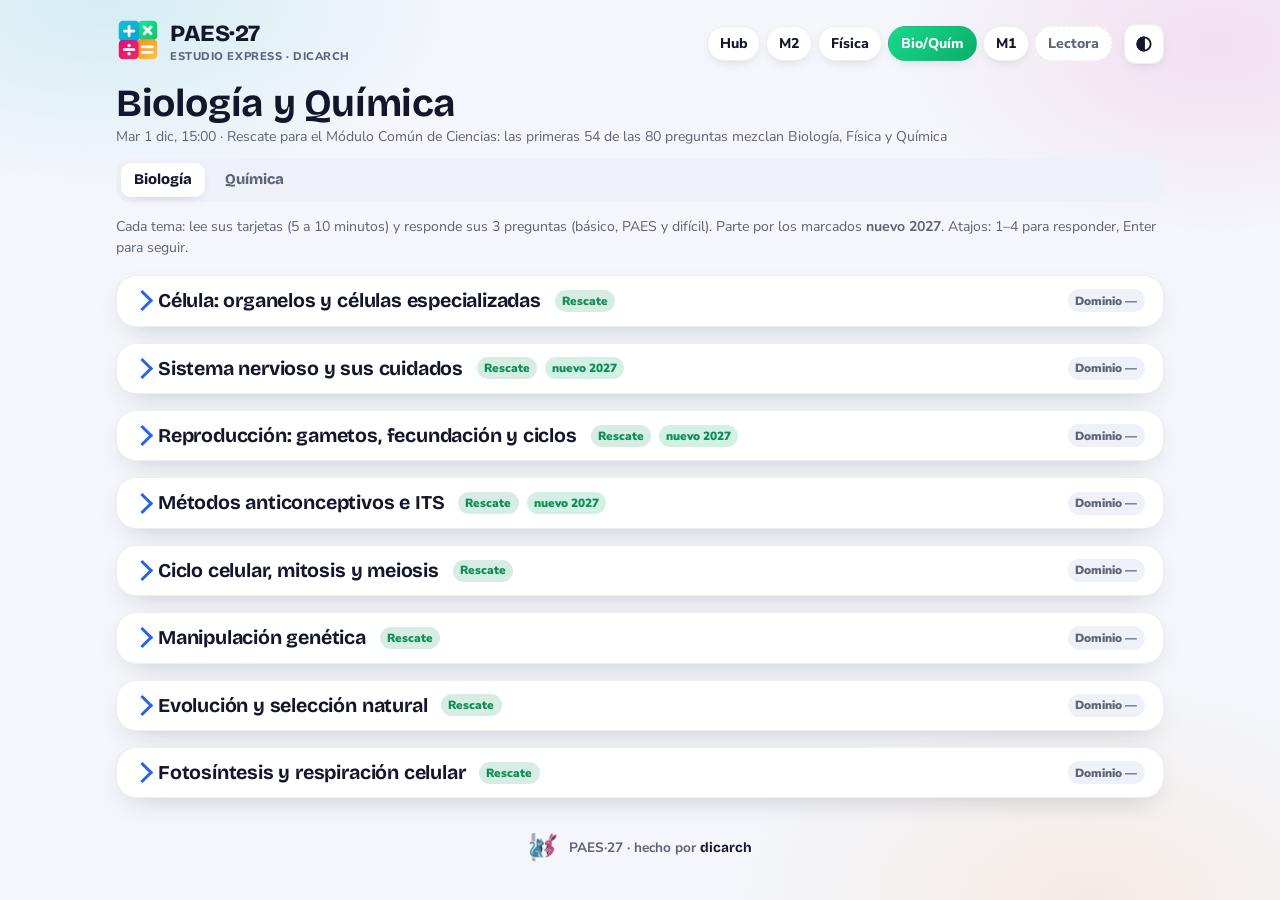
==== paes27/bioquim.html @ cd460cc6 "fase-4a: rescate de Biología y Química, M1 (trampas) y ensayos completos - bioquim.html: 15 temas ap" ====
<!doctype html>
<html lang="es">
<head>
<meta charset="utf-8">
<meta name="viewport" content="width=device-width,initial-scale=1">
<script>try{var t=localStorage.getItem("paes27:tema");if(t)document.documentElement.dataset.theme=t}catch(e){}</script>
<title>PAES 2027 · Biología y Química</title>
<style>
/* == paes27-css v3 == */
/* Sistema de diseño PAES·27 · dicarch (prototipo C, «azulejos vivos»): degradados y sombras suaves.
   El tema oscuro usa el mismo estilo (degradados, sombras difusas) sobre fondo azul noche.
   Las pizarras, sus leyendas y las fórmulas son SIEMPRE oscuras (azul noche), en ambos temas.
   Se copia IDÉNTICO en cada página con tools/sync_core.py: edita tools/core.css. */
@font-face{font-family:"Nunito Sans";src:url(lib/fonts/nunito-sans-latin-wght-normal.woff2) format("woff2");font-weight:200 1000;font-display:swap}
@font-face{font-family:"Bricolage Grotesque";src:url(lib/fonts/bricolage-grotesque-latin-wght-normal.woff2) format("woff2");font-weight:200 800;font-display:swap}
:root{
  --bg:#F4F6FB;--panel:#FFFFFF;--panel2:#EEF1F8;--line:#DDE3EE;--ink:#14162B;--muted:#5D6478;
  --acc:#2563EB;--acc2:#0E9DB4;--ok:#0B8F55;--mal:#D4145A;--warn:#C46A00;--okf:#18D98B;--malf:#E5157A;
  --cv:#FFFFFF;--cv-panel:#E4E9F3;--cv-panel2:#CBD3E2;
  --m2:#0E8BD8;--cie:#0BAE6A;--m1:#F08A00;--len:#E5157A;
  --m2-g:linear-gradient(135deg,#10B6C8,#0E8BD8);--cie-g:linear-gradient(135deg,#18D98B,#0BAE6A);--m1-g:linear-gradient(135deg,#FF8A1F,#FFC53A);--len-g:linear-gradient(135deg,#E5157A,#F2295F);
  --sobre:#FFFFFF;--btn:linear-gradient(135deg,#E5157A,#FF8A1F);--btn-ink:#FFFFFF;
  --borde:1px solid rgba(20,22,43,.07);--sombra:0 10px 30px -14px rgba(20,22,43,.28);--sombra-sm:0 4px 14px -8px rgba(20,22,43,.3);--sombra-btn:0 6px 16px -8px rgba(229,21,122,.6);
  --r:20px;--r-sm:14px;
  --fondo:radial-gradient(40% 30% at 8% 0%,rgba(16,182,200,.14),transparent 70%),radial-gradient(35% 30% at 95% 5%,rgba(229,21,122,.10),transparent 70%),radial-gradient(40% 35% at 85% 100%,rgba(255,138,31,.10),transparent 70%);
  color-scheme:light
}
@media (prefers-color-scheme:dark){:root:not([data-theme=light]){
  --bg:#12142A;--panel:#1C1F3A;--panel2:#262A4A;--line:#323760;--ink:#E9EBF7;--muted:#A4AAC6;
  --acc:#7C9DFF;--acc2:#3FD3E6;--ok:#2EE09A;--mal:#FF5C8A;--warn:#FFB547;--okf:#18D98B;--malf:#F2295F;
  --cv:#121830;--cv-panel:#1E2645;--cv-panel2:#333C60;
  --m2:#22B8E0;--cie:#18D98B;--m1:#FFA53A;--len:#F2295F;
  --m2-g:linear-gradient(135deg,#10B6C8,#0E8BD8);--cie-g:linear-gradient(135deg,#18D98B,#0BAE6A);--m1-g:linear-gradient(135deg,#FF8A1F,#FFC53A);--len-g:linear-gradient(135deg,#E5157A,#F2295F);
  --sobre:#FFFFFF;--btn:linear-gradient(135deg,#E5157A,#FF8A1F);--btn-ink:#FFFFFF;
  --borde:1px solid rgba(255,255,255,.06);--sombra:0 12px 32px -14px rgba(0,0,0,.7);--sombra-sm:0 4px 14px -8px rgba(0,0,0,.65);--sombra-btn:0 6px 18px -8px rgba(229,21,122,.65);
  --r:20px;--r-sm:14px;
  --fondo:radial-gradient(40% 30% at 8% 0%,rgba(16,182,200,.18),transparent 70%),radial-gradient(35% 30% at 95% 5%,rgba(229,21,122,.14),transparent 70%),radial-gradient(40% 35% at 85% 100%,rgba(255,138,31,.12),transparent 70%);
  color-scheme:dark}}
:root[data-theme=dark]{
  --bg:#12142A;--panel:#1C1F3A;--panel2:#262A4A;--line:#323760;--ink:#E9EBF7;--muted:#A4AAC6;
  --acc:#7C9DFF;--acc2:#3FD3E6;--ok:#2EE09A;--mal:#FF5C8A;--warn:#FFB547;--okf:#18D98B;--malf:#F2295F;
  --cv:#121830;--cv-panel:#1E2645;--cv-panel2:#333C60;
  --m2:#22B8E0;--cie:#18D98B;--m1:#FFA53A;--len:#F2295F;
  --m2-g:linear-gradient(135deg,#10B6C8,#0E8BD8);--cie-g:linear-gradient(135deg,#18D98B,#0BAE6A);--m1-g:linear-gradient(135deg,#FF8A1F,#FFC53A);--len-g:linear-gradient(135deg,#E5157A,#F2295F);
  --sobre:#FFFFFF;--btn:linear-gradient(135deg,#E5157A,#FF8A1F);--btn-ink:#FFFFFF;
  --borde:1px solid rgba(255,255,255,.06);--sombra:0 12px 32px -14px rgba(0,0,0,.7);--sombra-sm:0 4px 14px -8px rgba(0,0,0,.65);--sombra-btn:0 6px 18px -8px rgba(229,21,122,.65);
  --r:20px;--r-sm:14px;
  --fondo:radial-gradient(40% 30% at 8% 0%,rgba(16,182,200,.18),transparent 70%),radial-gradient(35% 30% at 95% 5%,rgba(229,21,122,.14),transparent 70%),radial-gradient(40% 35% at 85% 100%,rgba(255,138,31,.12),transparent 70%);
  color-scheme:dark}

*{box-sizing:border-box}
[hidden]{display:none!important}
html,body{margin:0;background:var(--fondo),var(--bg);background-attachment:fixed;color:var(--ink);font:16px/1.55 "Nunito Sans",system-ui,-apple-system,"Segoe UI",Roboto,sans-serif;-webkit-font-smoothing:antialiased}
h1,h2,h3,summary,.disp{font-family:"Bricolage Grotesque","Nunito Sans",system-ui,sans-serif;letter-spacing:-.01em}
h1,h2,h3{line-height:1.2;margin:.2em 0 .5em}
h2{font-size:1.3rem}h3{font-size:1.08rem}
a{color:var(--acc)}
:focus-visible{outline:3px solid var(--acc);outline-offset:2px;border-radius:6px}
.wrap{max-width:1080px;margin:0 auto;padding:18px 16px 32px}
.card{background:var(--panel);border:var(--borde);border-radius:var(--r);box-shadow:var(--sombra);padding:16px;margin:14px 0}
.muted{color:var(--muted)}.small{font-size:.88rem}
.btn{display:inline-flex;align-items:center;gap:.3em;background:var(--btn);color:var(--btn-ink);border:0;border-radius:var(--r-sm);padding:.6em 1.1em;font:800 1rem/1.1 "Bricolage Grotesque","Nunito Sans",system-ui,sans-serif;cursor:pointer;box-shadow:var(--sombra-btn);transition:transform .08s,box-shadow .08s,filter .1s}
.btn:hover{filter:brightness(1.06);transform:translateY(-1px)}
.btn:active{transform:translateY(3px);box-shadow:none}
.btn:disabled{opacity:.5;cursor:default;transform:none}
.btn.sec{background:var(--panel);color:var(--ink);border:var(--borde);box-shadow:var(--sombra-sm)}
.btn.mini{padding:.4em .8em;font-size:.88rem}
kbd{font:700 .7em ui-monospace,monospace;background:rgba(127,127,127,.22);border-radius:5px;padding:.1em .35em;margin-left:.3em}
/* encabezado, marca y pie */
.top{display:flex;align-items:center;gap:12px;flex-wrap:wrap;margin-bottom:10px}
.marca{display:flex;align-items:center;gap:10px;text-decoration:none;color:var(--ink)}
.marca svg{width:44px;height:44px;flex:none}
.marca b{display:block;font:800 1.45rem/1 "Bricolage Grotesque",sans-serif;letter-spacing:-.02em}
.marca small{display:block;color:var(--muted);font-weight:800;font-size:.7rem;letter-spacing:.05em;text-transform:uppercase;margin-top:3px}
.paginas{display:flex;gap:6px;flex-wrap:wrap;margin-left:auto}
.paginas a,.paginas span{padding:.4em .85em;border-radius:999px;font-weight:800;font-size:.88rem;text-decoration:none;color:var(--ink);background:var(--panel);border:var(--borde);box-shadow:var(--sombra-sm)}
.paginas a.on{background:var(--c,var(--m2-g));color:var(--sobre);border-color:transparent}
.paginas span{color:var(--muted);box-shadow:none;border-style:dashed}
.tema-btn{width:40px;height:40px;border-radius:12px;border:var(--borde);background:var(--panel);color:var(--ink);display:grid;place-items:center;cursor:pointer;box-shadow:var(--sombra-sm)}
.firma{display:flex;align-items:center;justify-content:center;gap:10px;color:var(--muted);font-size:.85rem;font-weight:700;padding:18px 0 6px}
.firma img{width:30px;height:30px;border-radius:8px}
.firma b{font-family:"Bricolage Grotesque",sans-serif;color:var(--ink)}
.hero{display:flex;justify-content:space-between;align-items:flex-end;gap:12px;flex-wrap:wrap;margin:8px 0 6px}
.hero h1{font-size:clamp(1.6rem,1.15rem + 1.7vw,2.4rem);margin:0}
/* pestañas, paneles y acordeones */
.tabs{display:flex;gap:6px;flex-wrap:wrap;margin:10px 0 6px;padding:5px;background:var(--panel2);border-radius:var(--r-sm)}
.tabs button{background:none;border:0;color:var(--muted);font:800 .92rem/1 "Bricolage Grotesque",sans-serif;padding:.65em .9em;cursor:pointer;border-radius:10px}
.tabs button.on{background:var(--panel);color:var(--ink);box-shadow:var(--sombra-sm)}
.pane{display:none}.pane.on{display:block}
details.acc{background:var(--panel2);border-radius:var(--r-sm);margin:12px 0}
details.acc>summary{cursor:pointer;padding:.75em 1em;font-weight:800;list-style:none;display:flex;align-items:center;gap:8px}
details.acc>summary::-webkit-details-marker{display:none}
details.acc>summary::after{content:"▸";margin-left:auto;color:var(--muted);transition:transform .15s}details.acc[open]>summary::after{transform:rotate(90deg)}
details.acc>.in{padding:0 1em 1em}
.chip{display:inline-block;padding:.15em .6em;border-radius:99px;font-size:.74rem;font-weight:900;background:var(--panel2);color:var(--muted)}
.chip.A{background:color-mix(in srgb,var(--mal) 16%,transparent);color:var(--mal)}
.chip.B{background:color-mix(in srgb,var(--warn) 18%,transparent);color:var(--warn)}
.chip.C{color:var(--muted)}
.chip.R{background:color-mix(in srgb,var(--ok) 16%,transparent);color:var(--ok)}
.chip.nuevo{background:color-mix(in srgb,var(--cie) 18%,transparent);color:var(--ok)}
.bar{height:10px;background:var(--panel2);border-radius:99px;overflow:hidden}.bar>i{display:block;height:100%;border-radius:99px}
.txt-ok{color:var(--ok)}.txt-mal{color:var(--mal)}.txt-warn{color:var(--warn)}
.grid2{display:grid;grid-template-columns:repeat(auto-fit,minmax(260px,1fr));gap:12px}
.fila{display:flex;gap:8px;flex-wrap:wrap;align-items:center}
input[type=range]{accent-color:var(--pag-solo,var(--m2));width:100%;height:24px}
select,input[type=time],input[type=number],textarea{background:var(--panel2);color:var(--ink);border:var(--borde);border-radius:10px;padding:.35em .55em;font:inherit}
code{background:var(--panel2);padding:.1em .4em;border-radius:6px;font-size:.92em}
/* pregunta (práctica, diagnóstico, ensayo) */
.q{background:var(--panel);border:var(--borde);border-radius:var(--r);box-shadow:var(--sombra);padding:16px}
.q-meta{font-size:.74rem;font-weight:900;color:var(--muted);text-transform:uppercase;letter-spacing:.06em;margin-bottom:6px}
.q-enun{font-size:1.05rem;font-weight:600;margin-bottom:12px}
.q-enun table{border-collapse:collapse;margin:8px 0}.q-enun td,.q-enun th{border:1px solid var(--line);padding:4px 10px;text-align:center}
.q-ops{display:grid;gap:9px}
.q-op{display:flex;gap:12px;align-items:center;text-align:left;background:var(--panel2);color:var(--ink);border:2px solid transparent;border-radius:14px;padding:.7em .9em;font:inherit;font-weight:700;cursor:pointer;transition:transform .06s,border-color .1s}
.q-op:hover:not(:disabled){border-color:var(--acc);transform:translateY(-1px)}
.q-op:disabled{cursor:default}
.q-l{flex:none;width:30px;height:30px;border-radius:9px;display:grid;place-items:center;font:800 .95rem/1 "Bricolage Grotesque",sans-serif;background:var(--panel);color:var(--ink)}
.q-op.ok{border-color:var(--okf);background:color-mix(in srgb,var(--okf) 16%,var(--panel))}.q-op.ok .q-l{background:var(--okf);color:#0F1923}
.q-op.mal{border-color:var(--malf);background:color-mix(in srgb,var(--malf) 14%,var(--panel))}.q-op.mal .q-l{background:var(--malf);color:#fff}
.q-op.sel{border-color:var(--acc);background:color-mix(in srgb,var(--acc) 14%,var(--panel))}.q-op.sel .q-l{background:var(--acc);color:var(--sobre)}
.q-fb{margin-top:10px}
.q-trampa{margin:8px 0;padding:10px 12px;border-left:5px solid var(--malf);border-radius:12px;background:color-mix(in srgb,var(--malf) 12%,var(--panel))}
.q-exp{margin-top:8px;padding:10px 12px;border-radius:12px;background:var(--panel2)}
.q-acc{display:flex;gap:8px;justify-content:flex-end;margin-top:12px}
/* lecciones */
.leccion{background:var(--panel);border:var(--borde);border-radius:var(--r);box-shadow:var(--sombra);padding:18px;margin:16px 0}
.lec-head{display:flex;gap:8px;align-items:center;flex-wrap:wrap;cursor:pointer;user-select:none}
.lec-head h2{margin:0 6px 0 0;font-size:1.22rem}
.lec-head::before{content:"";width:12px;height:12px;flex:none;border-right:3px solid var(--acc);border-bottom:3px solid var(--acc);transform:rotate(45deg) translate(-2px,-2px);transition:transform .15s}
.leccion.cerrada .lec-head::before{transform:rotate(-45deg)}
.leccion.cerrada .lec-body{display:none}
.leccion.cerrada{padding:13px 18px}
.dom{margin-left:auto;font-size:.74rem;font-weight:900;padding:.2em .65em;border-radius:99px;background:var(--panel2)}
.idea{background:var(--panel2);border-radius:var(--r-sm);padding:12px 14px;margin:12px 0;font-weight:600}
.paso{margin:20px 0}
.pasos{display:flex;gap:8px;flex-wrap:wrap;margin:12px 0 2px}
.pasos button{border:0;border-radius:99px;padding:.45em .85em;background:var(--panel2);color:var(--muted);font:800 .86rem/1.1 "Bricolage Grotesque","Nunito Sans",sans-serif;cursor:pointer;transition:background .12s,color .12s}
.pasos button:hover{color:var(--ink)}
.pasos button.on{background:var(--pag,var(--m2-g));color:var(--sobre)}
.paso-pane{display:none}.paso-pane.on{display:block;animation:apar .25s ease}
.con-pasos .paso{margin:14px 0 8px}.con-pasos .paso>h3{display:none}
.con-pasos .paso-pane.multi .paso>h3{display:flex;margin-top:18px}.con-pasos .paso-pane.multi .paso>h3 .n{display:none}
.con-pasos details.acc.porque{background:none;margin:14px 0 8px}.con-pasos details.acc.porque>summary{display:none}.con-pasos details.acc.porque>.in{padding:0}
.paso-sig{display:flex;justify-content:flex-end;margin-top:14px}
.paso>h3{display:flex;align-items:center;gap:9px}
.paso>h3 .n,details.acc>summary .n{display:inline-grid;place-items:center;min-width:1.75em;height:1.75em;padding:0 .3em;border-radius:9px;background:var(--btn);color:var(--btn-ink);font-size:.85rem}
.cv,.formula,.sd-demo,.cv+.cap,.sd-demo+.cap{
  --ink:#DBDEE1;--muted:#9AA3B2;--line:#35406A;--panel:#1F2747;--panel2:#2A3359;--sobre:#0F1923;
  --acc:#7C9DFF;--acc2:#4FD1E8;--ok:#79E22B;--mal:#FF5C66;--warn:#FFCB33;--okf:#79E22B;--malf:#FF5C66;
  --cv:#121830;--cv-panel:#1E2645;--cv-panel2:#333C60;--borde:1px solid rgba(147,160,187,.16);color:var(--ink)}
.cv{position:relative;min-width:0;border-radius:14px;overflow:hidden;border:0;background:var(--cv)}
.cv:has(+.cap),.sd-demo:has(+.cap){border-bottom-left-radius:0;border-bottom-right-radius:0}
.cv+.cap,.sd-demo+.cap{margin:0;background:var(--cv);border-top:1px solid rgba(147,160,187,.12);border-radius:0 0 14px 14px;padding:8px 12px;font-weight:600;font-size:.93rem}
.cv canvas{display:block;width:100%}
.cv.tres{height:340px}.cv.tres canvas{height:100%!important}
.manip{display:grid;grid-template-columns:minmax(0,1.35fr) minmax(0,1fr);gap:14px;align-items:start}
@media (max-width:820px){.manip{grid-template-columns:minmax(0,1fr)}}
.ctrl{display:grid;gap:8px}
.sl{display:grid;gap:2px;font-size:.92rem;font-weight:700}
.sl b{color:var(--pag-solo,var(--m2));font-variant-numeric:tabular-nums}
.formula{background:var(--cv);border-radius:14px;padding:12px 14px;font-weight:600;font-variant-numeric:tabular-nums;line-height:1.8}
.formula .res{font-weight:800}
.formula .hl{color:var(--warn);font-weight:800}
.cap{margin:8px 0 0;min-height:1.5em}
.ley{display:flex;gap:12px;flex-wrap:wrap;font-size:.85rem;color:var(--muted);font-weight:700;margin-top:4px}
.ley i{display:inline-block;width:12px;height:12px;border-radius:4px;margin-right:4px;vertical-align:-1px}
/* «el porqué» como viñetas visuales */
details.acc>.in>ol{counter-reset:v;list-style:none;padding:0;margin:4px 0 0;display:grid;grid-template-columns:repeat(auto-fit,minmax(168px,1fr));gap:12px}
details.acc>.in>ol>li{counter-increment:v;position:relative;background:var(--panel);border:var(--borde);border-radius:var(--r-sm);box-shadow:var(--sombra-sm);padding:40px 12px 12px;font-size:.95rem;line-height:1.5}
details.acc>.in>ol>li::before{content:counter(v);position:absolute;left:12px;top:10px;width:24px;height:24px;border-radius:8px;display:grid;place-items:center;background:var(--btn);color:var(--btn-ink);font:800 .85rem/1 "Bricolage Grotesque",sans-serif}
details.acc>.in>ol>li:not(:last-child)::after{content:"→";position:absolute;right:12px;top:8px;color:var(--muted);font-weight:900;font-size:1.1rem}
details.acc>.in>ol>li b{display:inline-block;background:color-mix(in srgb,var(--acc) 12%,transparent);color:var(--ink);border-radius:8px;padding:.05em .4em;margin:.1em 0;font-weight:800}
details.acc>.in>ol>li .esq{display:block;width:100%;height:auto;max-height:110px;margin:-2px 0 8px;overflow:visible;color:var(--ink)}
.tarjeta .esq{display:block;width:100%;height:auto;max-height:130px;margin:8px 0 6px;overflow:visible;color:var(--ink)}
.esq .a{stroke:var(--acc);fill:none}.esq .b{stroke:var(--acc2);fill:none}
.esq .w{stroke:var(--warn);fill:none}.esq .r{stroke:var(--mal);fill:none}.esq .g{stroke:var(--ok);fill:none}
.esq .m{stroke:var(--muted);fill:none}.esq text{fill:currentColor;font:800 12px "Nunito Sans",sans-serif;stroke:none}
.esq .fa{fill:var(--acc);stroke:none}.esq .fr{fill:var(--mal);stroke:none}.esq .fg{fill:var(--ok);stroke:none}.esq .fm{fill:var(--muted);stroke:none}.esq .fw{fill:var(--warn);stroke:none}.esq .fb{fill:var(--acc2);stroke:none}
/* ejemplo resuelto y práctica */
.ejemplo .enun{font-weight:700;margin-bottom:8px}
.ejemplo ol{margin:0;padding-left:1.4em}
.ejemplo li{margin:7px 0;animation:apar .35s ease}
@keyframes apar{from{opacity:0;transform:translateY(4px)}to{opacity:1}}
.ejemplo .trampa-ej{margin-top:10px;padding:8px 12px;border-left:5px solid var(--warn);border-radius:10px;background:color-mix(in srgb,var(--warn) 10%,var(--panel))}
.niveles{display:flex;gap:6px;margin-bottom:10px;flex-wrap:wrap}
.niveles button.on{background:var(--btn);color:var(--btn-ink);border-color:transparent}
.resumen-nivel{background:var(--panel2);border-radius:var(--r);padding:14px}
table.t2{border-collapse:collapse;margin:4px 0;font-variant-numeric:tabular-nums}
table.t2 td,table.t2 th{border:1px solid var(--line);padding:4px 10px;text-align:center}
table.t2 .hl{background:color-mix(in srgb,var(--warn) 22%,transparent)}table.t2 .hl2{background:color-mix(in srgb,var(--acc2) 20%,transparent)}
.pend{display:grid;grid-template-columns:repeat(auto-fit,minmax(220px,1fr));gap:10px}
.pend .card{margin:0;box-shadow:none;border-style:dashed}
.sd-demo{background:var(--cv);border-radius:14px;padding:12px;display:grid;grid-template-columns:1fr 1fr;gap:12px;min-height:200px}
.sd-caso>div{margin:4px 0}
.sd-lista{margin:0;padding:0;list-style:none}.sd-lista li{padding:3px 8px;border-radius:8px;transition:opacity .3s}
.sd-lista li.tach{text-decoration:line-through;opacity:.35}.sd-lista li.fin{background:color-mix(in srgb,var(--ok) 16%,transparent);color:var(--ok);font-weight:800}
.sd-opciones{margin:-4px 0 8px}
@media (max-width:700px){.sd-demo{grid-template-columns:1fr}}
/* lecciones en formato tarjeta */
.tarjetas{display:grid;grid-template-columns:repeat(auto-fit,minmax(210px,1fr));gap:12px;margin:12px 0 16px}
.tarjeta{background:var(--panel2);border-radius:var(--r-sm);padding:12px 14px}
.tarjeta h4{margin:6px 0 4px;font:800 1.05rem/1.2 "Bricolage Grotesque",sans-serif}
.tarjeta p{margin:0;font-size:.93rem}
.tarjeta .onda{display:inline-block;font-size:.72rem;font-weight:900;padding:.15em .55em;border-radius:99px;background:color-mix(in srgb,var(--acc) 15%,transparent);color:var(--acc)}
.tarjeta.trampa .onda{background:color-mix(in srgb,var(--malf) 16%,transparent);color:var(--mal)}
.no,.si{display:block;margin:5px 0 0;padding:5px 9px;border-radius:9px;font-weight:700;font-variant-numeric:tabular-nums}
.no{background:color-mix(in srgb,var(--malf) 11%,transparent);text-decoration:line-through;text-decoration-color:color-mix(in srgb,var(--mal) 55%,transparent)}
.no::before{content:"✘ ";color:var(--mal);display:inline-block;text-decoration:none}
.si{background:color-mix(in srgb,var(--okf) 14%,transparent)}.si::before{content:"✔ ";color:var(--ok)}
/* ensayo */
.ens-top{display:flex;justify-content:space-between;align-items:center;gap:10px;flex-wrap:wrap;margin:8px 0 10px}
.ens-reloj{font:800 1.35rem/1 "Bricolage Grotesque",sans-serif;font-variant-numeric:tabular-nums}
.ens-grilla{display:grid;grid-template-columns:repeat(auto-fill,minmax(38px,1fr));gap:6px;margin-top:8px}
.ens-grilla button{background:var(--panel2);color:var(--muted);border:2px solid transparent;border-radius:9px;padding:5px 0;font:800 .85rem/1.2 "Nunito Sans",sans-serif;cursor:pointer}
.ens-grilla button.r{background:color-mix(in srgb,var(--acc) 22%,var(--panel));color:var(--ink)}.ens-grilla button.m{border-color:var(--warn)}
.ens-grilla button.a{outline:3px solid var(--acc2)}
.ens-ley{padding:0 6px;border-radius:5px}.ens-ley.r{background:color-mix(in srgb,var(--acc) 22%,var(--panel));color:var(--ink)}.ens-ley.m{border:2px solid var(--warn)}
@media (max-width:600px){.wrap{padding:12px 12px 24px}.card,.leccion{padding:13px}.marca b{font-size:1.25rem}}
@media (prefers-reduced-motion:reduce){*,*::before,*::after{animation-duration:.001ms!important;transition-duration:.001ms!important}}
/* == fin paes27-css v3 == */
</style>
</head>
<body style="--pag:var(--cie-g);--pag-solo:var(--cie)">
<div class="wrap">
  <header class="top">
    <a class="marca" href="index.html"><span data-logo></span><span><b>PAES·27</b><small>estudio express · dicarch</small></span></a>
    <nav class="paginas">
      <a href="index.html" style="--c:var(--btn)">Hub</a>
      <a href="m2.html" style="--c:var(--m2-g)">M2</a>
      <a href="fisica.html" style="--c:var(--cie-g)">Física</a>
      <a href="bioquim.html" class="on" style="--c:var(--cie-g)">Bio/Quím</a>
      <a href="m1.html" style="--c:var(--m1-g)">M1</a>
      <span title="Llega en la Fase 5">Lectora</span>
    </nav>
    <button class="tema-btn" data-tema-btn></button>
  </header>
  <div class="hero"><div><h1 id="heroTit">Biología y Química</h1><div class="muted small" id="hoyTxt">Mar 1 dic, 15:00 · Rescate para el Módulo Común de Ciencias: las primeras 54 de las 80 preguntas mezclan Biología, Física y Química</div></div></div>

  <nav class="tabs" id="tabs">
    <button data-tab="bio">Biología</button>
    <button data-tab="qui">Química</button>
  </nav>
  <p class="small muted">Cada tema: lee sus tarjetas (5 a 10 minutos) y responde sus 3 preguntas (básico, PAES y difícil). Parte por los marcados <b>nuevo 2027</b>. Atajos: 1–4 para responder, Enter para seguir.</p>

  <section class="pane" id="p-bio">
  <!-- @@bio@@ -->
  <section class="leccion" id="bio.celula" data-tab="bio">
    <div class="lec-head"><h2>Célula: organelos y células especializadas</h2><span class="chip R">Rescate</span><span class="dom" data-tema="bio.celula"></span></div>
    <div class="lec-body">
    <p class="idea">La célula es una fábrica: cada organelo hace un trabajo. Si una célula hace mucho de algo, tiene mucho del organelo que lo hace: <b>la forma sigue a la función</b>.</p>
    <div class="tarjetas">
      <div class="tarjeta"><span class="onda">en un dibujo</span><h4>Forma ↔ función</h4><svg class="esq" viewBox="0 0 200 92" aria-hidden="true"><rect class="a" x="6" y="34" width="80" height="44" rx="4" stroke-width="2.5"/><path class="a" d="M10 34L14 20" stroke-width="2" stroke-linecap="round"/><path class="a" d="M14 20L18 34" stroke-width="2" stroke-linecap="round"/><path class="a" d="M18 34L22 20" stroke-width="2" stroke-linecap="round"/><path class="a" d="M22 20L26 34" stroke-width="2" stroke-linecap="round"/><path class="a" d="M26 34L30 20" stroke-width="2" stroke-linecap="round"/><path class="a" d="M30 20L34 34" stroke-width="2" stroke-linecap="round"/><path class="a" d="M34 34L38 20" stroke-width="2" stroke-linecap="round"/><path class="a" d="M38 20L42 34" stroke-width="2" stroke-linecap="round"/><path class="a" d="M42 34L46 20" stroke-width="2" stroke-linecap="round"/><path class="a" d="M46 20L50 34" stroke-width="2" stroke-linecap="round"/><path class="a" d="M50 34L54 20" stroke-width="2" stroke-linecap="round"/><path class="a" d="M54 20L58 34" stroke-width="2" stroke-linecap="round"/><path class="a" d="M58 34L62 20" stroke-width="2" stroke-linecap="round"/><path class="a" d="M62 20L66 34" stroke-width="2" stroke-linecap="round"/><path class="a" d="M66 34L70 20" stroke-width="2" stroke-linecap="round"/><path class="a" d="M70 20L74 34" stroke-width="2" stroke-linecap="round"/><path class="a" d="M74 34L78 20" stroke-width="2" stroke-linecap="round"/><path class="a" d="M78 20L82 34" stroke-width="2" stroke-linecap="round"/><text x="46" y="60" text-anchor="middle">enterocito</text><text x="46" y="92" text-anchor="middle">+ superficie</text><rect class="w" x="108" y="30" width="86" height="48" rx="4" stroke-width="2.5"/><ellipse class="fw" cx="120" cy="42" rx="6" ry="3.5"/><ellipse class="fw" cx="136" cy="42" rx="6" ry="3.5"/><ellipse class="fw" cx="152" cy="42" rx="6" ry="3.5"/><ellipse class="fw" cx="168" cy="42" rx="6" ry="3.5"/><ellipse class="fw" cx="184" cy="42" rx="6" ry="3.5"/><ellipse class="fw" cx="120" cy="60" rx="6" ry="3.5"/><ellipse class="fw" cx="136" cy="60" rx="6" ry="3.5"/><ellipse class="fw" cx="152" cy="60" rx="6" ry="3.5"/><ellipse class="fw" cx="168" cy="60" rx="6" ry="3.5"/><ellipse class="fw" cx="184" cy="60" rx="6" ry="3.5"/><text x="151" y="22" text-anchor="middle">fibra muscular</text><text x="151" y="92" text-anchor="middle">muchas mitocondrias</text></svg><p>Más superficie para absorber; más mitocondrias donde se gasta más energía.</p></div>
      <div class="tarjeta"><span class="onda">dos tipos</span><h4>Procarionte y eucarionte</h4><p><b>Procarionte</b> (bacterias): sin núcleo (ADN en el citoplasma) y sin organelos con membrana; tiene membrana, ribosomas, pared y a veces cápsula y flagelo. <b>Eucarionte</b>: núcleo con membrana y organelos (animales y plantas).</p></div>
      <div class="tarjeta"><span class="onda">animal vs vegetal</span><h4>Lo que cambia</h4><p>Solo vegetal: <b>pared celular</b> (celulosa), <b>cloroplastos</b> y una <b>vacuola central</b> grande. Solo animal: <b>centriolos</b>. Ambas: núcleo, mitocondrias, retículos, Golgi y ribosomas.</p></div>
      <div class="tarjeta"><span class="onda">control</span><h4>Membrana, núcleo y nucléolo</h4><p><b>Membrana</b>: controla qué entra y sale. <b>Núcleo</b>: guarda el ADN y dirige la célula. <b>Nucléolo</b>: arma los ribosomas.</p></div>
      <div class="tarjeta"><span class="onda">fábrica de proteínas</span><h4>Ribosomas → RER → Golgi</h4><p><b>Ribosomas</b>: hacen proteínas. <b>RER</b> (con ribosomas): proteínas para exportar o para la membrana. <b>Golgi</b>: las modifica, empaca y envía en vesículas. <b>REL</b> (liso): lípidos y desintoxicación.</p></div>
      <div class="tarjeta"><span class="onda">energía y limpieza</span><h4>Mitocondria, cloroplasto, lisosoma, peroxisoma</h4><p><b>Mitocondria</b>: respiración celular → ATP. <b>Cloroplasto</b>: fotosíntesis. <b>Lisosoma</b>: digiere con enzimas. <b>Peroxisoma</b>: degrada sustancias tóxicas, como el agua oxigenada (H₂O₂).</p></div>
      <div class="tarjeta"><span class="onda">forma y movimiento</span><h4>Citoesqueleto, centriolos, cilios y flagelos</h4><p><b>Citoesqueleto</b>: da forma y mueve cosas dentro de la célula. <b>Centriolos</b>: organizan el huso en la división. <b>Cilios y flagelos</b>: movimiento.</p></div>
      <div class="tarjeta"><span class="onda">células especializadas</span><h4>Cuatro que salen en la PAES</h4><p><b>Enterocito</b> (intestino): microvellosidades para absorber. <b>Fibra muscular esquelética</b>: muchas mitocondrias y varios núcleos. <b>Neurona</b>: dendritas y axón para conducir señales. <b>Célula pancreática secretora</b>: mucho RER y Golgi para fabricar y exportar enzimas.</p></div>
    </div>
    <div class="paso"><h3><span class="n">✓</span> Práctica: 3 preguntas</h3><div class="practica" data-temas="bio.celula"></div></div>
    </div>
  </section>
  <section class="leccion" id="bio.nervioso" data-tab="bio">
    <div class="lec-head"><h2>Sistema nervioso y sus cuidados</h2><span class="chip R">Rescate</span><span class="chip nuevo">nuevo 2027</span><span class="dom" data-tema="bio.nervioso"></span></div>
    <div class="lec-body">
    <p class="idea">El sistema nervioso recibe estímulos, los integra y ordena una respuesta. La señal viaja <b>eléctrica</b> por la neurona y <b>química</b> de una neurona a otra (sinapsis).</p>
    <div class="tarjetas">
      <div class="tarjeta"><span class="onda">en un dibujo</span><h4>La neurona</h4><svg class="esq" viewBox="0 0 200 92" aria-hidden="true"><path class="a" d="M30 46L8 22" stroke-width="2" stroke-linecap="round"/><path class="a" d="M30 46L6 46" stroke-width="2" stroke-linecap="round"/><path class="a" d="M30 46L10 70" stroke-width="2" stroke-linecap="round"/><path class="a" d="M30 46L18 14" stroke-width="2" stroke-linecap="round"/><path class="a" d="M30 46L16 80" stroke-width="2" stroke-linecap="round"/><circle class="fa" cx="32" cy="46" r="12"/><path class="a" d="M44 46L160 46" stroke-width="3" stroke-linecap="round"/><rect class="b" x="60" y="39" width="18" height="14" rx="4" stroke-width="2.5"/><rect class="b" x="84" y="39" width="18" height="14" rx="4" stroke-width="2.5"/><rect class="b" x="108" y="39" width="18" height="14" rx="4" stroke-width="2.5"/><rect class="b" x="132" y="39" width="18" height="14" rx="4" stroke-width="2.5"/><path class="a" d="M160 46L182 30" stroke-width="2" stroke-linecap="round"/><circle class="fa" cx="184" cy="30" r="3"/><path class="a" d="M160 46L182 46" stroke-width="2" stroke-linecap="round"/><circle class="fa" cx="184" cy="46" r="3"/><path class="a" d="M160 46L182 62" stroke-width="2" stroke-linecap="round"/><circle class="fa" cx="184" cy="62" r="3"/><text x="2" y="90" text-anchor="start">dendritas</text><text x="40" y="26" text-anchor="middle">soma</text><text x="108" y="30" text-anchor="middle">axón con mielina</text><text x="198" y="16" text-anchor="end">terminal</text><path class="w" d="M70 70L142.0 70.0" stroke-width="2.5" stroke-linecap="round"/><path class="fw" d="M150 70L142.0 65.5L142.0 74.5Z"/><text x="110" y="86" text-anchor="middle">sentido del impulso</text></svg><p>Dendritas reciben → el soma integra → el axón conduce → el terminal libera neurotransmisores. La mielina aísla el axón y hace que el impulso viaje más rápido.</p></div>
      <div class="tarjeta"><span class="onda">organización</span><h4>Central y periférico</h4><p><b>SNC</b>: encéfalo y médula espinal (integran). <b>SNP</b>: nervios. Las vías <b>sensitivas</b> llevan información al SNC; las <b>motoras</b> llevan órdenes a músculos y glándulas.</p></div>
      <div class="tarjeta"><span class="onda">impulso</span><h4>De reposo a impulso</h4><p>En reposo el interior es negativo (unos −70 mV); lo mantiene la bomba Na⁺/K⁺. Si el estímulo supera el <b>umbral</b>: entra Na⁺ (<b>despolarización</b>) y luego sale K⁺ (<b>repolarización</b>). Es «todo o nada».</p></div>
      <div class="tarjeta"><span class="onda">sinapsis química</span><h4>De una neurona a otra</h4><p>El impulso llega al terminal → se liberan <b>neurotransmisores</b> al espacio sináptico → se unen a <b>receptores</b> de la neurona siguiente → la excitan (nace una nueva señal) o la inhiben. Va en un solo sentido.</p></div>
      <div class="tarjeta"><span class="onda">arco reflejo</span><h4>Responder sin pensar</h4><p>Receptor → neurona <b>sensitiva</b> → <b>médula espinal</b> → neurona <b>motora</b> → efector (músculo). Es rápido e involuntario: la médula responde antes de que el cerebro «se entere».</p></div>
      <div class="tarjeta"><span class="onda">sustancias</span><h4>Café, alcohol y drogas</h4><p><b>Cafeína</b>: estimulante (más alerta). <b>Alcohol</b>: depresor (reflejos y coordinación más lentos). Las <b>drogas de abuso</b> alteran la sinapsis y generan tolerancia y dependencia.</p></div>
      <div class="tarjeta"><span class="onda">cuidados</span><h4>Sueño y prevención</h4><p>Dormir lo suficiente (adolescentes: unas 8 a 10 horas) ayuda a la memoria y al aprendizaje. Prevenir traumatismos: casco, cinturón de seguridad y no lanzarse de cabeza a aguas desconocidas.</p></div>
    </div>
    <div class="paso"><h3><span class="n">✓</span> Práctica: 3 preguntas</h3><div class="practica" data-temas="bio.nervioso"></div></div>
    </div>
  </section>
  <section class="leccion" id="bio.reproduccion" data-tab="bio">
    <div class="lec-head"><h2>Reproducción: gametos, fecundación y ciclos</h2><span class="chip R">Rescate</span><span class="chip nuevo">nuevo 2027</span><span class="dom" data-tema="bio.reproduccion"></span></div>
    <div class="lec-body">
    <p class="idea">Dos gametos con la mitad de los cromosomas se unen en la fecundación. Cada mes, el <b>ovario</b> prepara un ovocito y el <b>útero</b> prepara el endometrio; las hormonas coordinan ambos ciclos.</p>
    <div class="tarjetas">
      <div class="tarjeta"><span class="onda">en un dibujo</span><h4>Las hormonas del ciclo</h4><svg class="esq" viewBox="0 0 200 92" aria-hidden="true"><path class="m" d="M14 78L194 78" stroke-width="1.5" stroke-linecap="round"/><path class="m" d="M104 8L104 78" stroke-width="1.2" stroke-linecap="round" stroke-dasharray="3 3"/><path class="a" d="M14.0 76.0L16.0 76.0L18.0 76.0L20.0 76.0L22.0 76.0L24.0 76.0L26.0 76.0L28.0 76.0L30.0 76.0L32.0 75.9L34.0 75.9L36.0 75.8L38.0 75.7L40.0 75.6L42.0 75.4L44.0 75.2L46.0 74.8L48.0 74.3L50.0 73.7L52.0 72.8L54.0 71.8L56.0 70.5L58.0 68.8L60.0 66.9L62.0 64.6L64.0 62.0L66.0 59.1L68.0 55.9L70.0 52.4L72.0 48.9L74.0 45.3L76.0 41.8L78.0 38.6L80.0 35.7L82.0 33.3L84.0 31.5L86.0 30.4L88.0 30.0L90.0 30.4L92.0 31.5L94.0 33.3L96.0 35.7L98.0 38.6L100.0 41.8L102.0 45.3L104.0 48.9L106.0 52.4L108.0 55.8L110.0 59.0L112.0 61.8L114.0 64.4L116.0 66.5L118.0 68.2L120.0 69.6L122.0 70.5L124.0 71.1L126.0 71.3L128.0 71.2L130.0 70.7L132.0 70.0L134.0 69.1L136.0 68.0L138.0 66.8L140.0 65.5L142.0 64.4L144.0 63.4L146.0 62.6L148.0 62.1L150.0 62.0L152.0 62.2L154.0 62.7L156.0 63.5L158.0 64.5L160.0 65.7L162.0 67.0L164.0 68.4L166.0 69.6L168.0 70.8L170.0 71.9L172.0 72.9L174.0 73.6L176.0 74.3L178.0 74.8L180.0 75.1L182.0 75.4L184.0 75.6L186.0 75.7L188.0 75.8L190.0 75.9L192.0 75.9L194.0 76.0" stroke-width="2.5" fill="none" stroke-linecap="round"/><path class="r" d="M14.0 76.0L15.5 76.0L17.0 76.0L18.5 76.0L20.0 76.0L21.5 76.0L23.0 76.0L24.5 76.0L26.0 76.0L27.5 76.0L29.0 76.0L30.5 76.0L32.0 76.0L33.5 76.0L35.0 76.0L36.5 76.0L38.0 76.0L39.5 76.0L41.0 76.0L42.5 76.0L44.0 76.0L45.5 76.0L47.0 76.0L48.5 76.0L50.0 76.0L51.5 76.0L53.0 76.0L54.5 76.0L56.0 76.0L57.5 76.0L59.0 76.0L60.5 76.0L62.0 76.0L63.5 76.0L65.0 76.0L66.5 76.0L68.0 76.0L69.5 76.0L71.0 76.0L72.5 76.0L74.0 76.0L75.5 76.0L77.0 76.0L78.5 76.0L80.0 76.0L81.5 76.0L83.0 76.0L84.5 76.0L86.0 76.0L87.5 76.0L89.0 76.0L90.5 76.0L92.0 75.8L93.5 75.3L95.0 73.8L96.5 70.1L98.0 62.7L99.5 51.1L101.0 36.9L102.5 24.8L104.0 20.0L105.5 24.8L107.0 36.9L108.5 51.1L110.0 62.7L111.5 70.1L113.0 73.8L114.5 75.3L116.0 75.8L117.5 76.0L119.0 76.0L120.5 76.0L122.0 76.0L123.5 76.0L125.0 76.0L126.5 76.0L128.0 76.0L129.5 76.0L131.0 76.0L132.5 76.0L134.0 76.0L135.5 76.0L137.0 76.0L138.5 76.0L140.0 76.0L141.5 76.0L143.0 76.0L144.5 76.0L146.0 76.0L147.5 76.0L149.0 76.0L150.5 76.0L152.0 76.0L153.5 76.0L155.0 76.0L156.5 76.0L158.0 76.0L159.5 76.0L161.0 76.0L162.5 76.0L164.0 76.0L165.5 76.0L167.0 76.0L168.5 76.0L170.0 76.0L171.5 76.0L173.0 76.0L174.5 76.0L176.0 76.0L177.5 76.0L179.0 76.0L180.5 76.0L182.0 76.0L183.5 76.0L185.0 76.0L186.5 76.0L188.0 76.0L189.5 76.0L191.0 76.0L192.5 76.0L194.0 76.0" stroke-width="2.5" fill="none" stroke-linecap="round"/><path class="g" d="M14.0 76.0L16.0 76.0L18.0 76.0L20.0 76.0L22.0 76.0L24.0 76.0L26.0 76.0L28.0 76.0L30.0 76.0L32.0 76.0L34.0 76.0L36.0 76.0L38.0 76.0L40.0 76.0L42.0 76.0L44.0 76.0L46.0 76.0L48.0 76.0L50.0 76.0L52.0 76.0L54.0 76.0L56.0 76.0L58.0 76.0L60.0 76.0L62.0 76.0L64.0 76.0L66.0 76.0L68.0 76.0L70.0 76.0L72.0 76.0L74.0 76.0L76.0 76.0L78.0 76.0L80.0 76.0L82.0 76.0L84.0 76.0L86.0 76.0L88.0 76.0L90.0 76.0L92.0 76.0L94.0 76.0L96.0 76.0L98.0 76.0L100.0 75.9L102.0 75.9L104.0 75.8L106.0 75.7L108.0 75.5L110.0 75.3L112.0 75.0L114.0 74.5L116.0 73.9L118.0 73.1L120.0 72.0L122.0 70.6L124.0 69.0L126.0 67.0L128.0 64.7L130.0 62.0L132.0 59.1L134.0 56.0L136.0 52.7L138.0 49.5L140.0 46.4L142.0 43.6L144.0 41.3L146.0 39.5L148.0 38.4L150.0 38.0L152.0 38.4L154.0 39.5L156.0 41.3L158.0 43.6L160.0 46.4L162.0 49.5L164.0 52.7L166.0 56.0L168.0 59.1L170.0 62.0L172.0 64.7L174.0 67.0L176.0 69.0L178.0 70.6L180.0 72.0L182.0 73.1L184.0 73.9L186.0 74.5L188.0 75.0L190.0 75.3L192.0 75.5L194.0 75.7" stroke-width="2.5" fill="none" stroke-linecap="round"/><text x="104" y="90" text-anchor="middle">ovulación ~día 14</text><text x="60" y="22" text-anchor="middle">estrógenos</text><text x="118" y="14" text-anchor="start">LH</text><text x="170" y="30" text-anchor="middle">progesterona</text><text x="14" y="90" text-anchor="start">día 1</text><text x="194" y="90" text-anchor="end">28</text></svg><p>Estrógenos suben antes de la ovulación; un pico de LH la provoca; después domina la progesterona.</p></div>
      <div class="tarjeta"><span class="onda">gametos</span><h4>Espermatozoide y ovocito</h4><p><b>Espermatozoide</b>: pequeño, con flagelo, mitocondrias (energía) y acrosoma (enzimas para entrar al ovocito). <b>Ovocito</b>: grande, inmóvil, con reservas. Ambos tienen 23 cromosomas (haploides).</p></div>
      <div class="tarjeta"><span class="onda">fecundación</span><h4>Dónde y cómo</h4><p>Ocurre en la <b>trompa de Falopio</b>. Un espermatozoide atraviesa las cubiertas y entra; en ese momento el ovocito bloquea la entrada de otros. Luego se unen los núcleos y se forma el <b>cigoto</b> (46 cromosomas).</p></div>
      <div class="tarjeta"><span class="onda">sistemas</span><h4>Órganos y funciones</h4><p>Masculino: <b>testículos</b> (espermatozoides y testosterona), conductos deferentes, vesículas seminales y próstata (forman el semen), uretra. Femenino: <b>ovarios</b> (ovocitos, estrógenos y progesterona), trompas, útero y vagina.</p></div>
      <div class="tarjeta"><span class="onda">ciclo ovárico</span><h4>Folicular → ovulación → lútea</h4><p><b>Fase folicular</b> (días 1–14): madura un folículo (FSH) y produce estrógenos. <b>Ovulación</b> (~día 14): el pico de <b>LH</b> libera el ovocito. <b>Fase lútea</b>: el folículo vacío forma el <b>cuerpo lúteo</b>, que secreta progesterona.</p></div>
      <div class="tarjeta"><span class="onda">ciclo uterino</span><h4>Menstrual → proliferativa → secretora</h4><p><b>Menstruación</b> (días 1–5): se desprende el endometrio. <b>Proliferativa</b>: el endometrio crece (estrógenos). <b>Secretora</b>: se prepara para un embrión (progesterona). Sin embarazo, el cuerpo lúteo degenera, baja la progesterona y llega la menstruación.</p></div>
      <div class="tarjeta"><span class="onda">sexualidad</span><h4>Más que biología</h4><p>La sexualidad incluye afectos, respeto, consentimiento y responsabilidad con uno mismo y con los demás. La PAES puede preguntar por estos aspectos sociales y afectivos.</p></div>
    </div>
    <div class="paso"><h3><span class="n">✓</span> Práctica: 3 preguntas</h3><div class="practica" data-temas="bio.reproduccion"></div></div>
    </div>
  </section>
  <section class="leccion" id="bio.anticoncepcion-its" data-tab="bio">
    <div class="lec-head"><h2>Métodos anticonceptivos e ITS</h2><span class="chip R">Rescate</span><span class="chip nuevo">nuevo 2027</span><span class="dom" data-tema="bio.anticoncepcion-its"></span></div>
    <div class="lec-body">
    <p class="idea">Los anticonceptivos evitan que se junten espermatozoide y ovocito, o que haya ovulación. <b>Solo el condón protege además de las ITS.</b></p>
    <div class="tarjetas">
      <div class="tarjeta"><span class="onda">en un dibujo</span><h4>Virus o bacteria</h4><svg class="esq" viewBox="0 0 200 92" aria-hidden="true"><rect class="r" x="6" y="8" width="88" height="76" rx="4" stroke-width="2.5"/><text x="50" y="26" text-anchor="middle">VIRUS</text><text x="50" y="46" text-anchor="middle">VIH · herpes</text><text x="50" y="66" text-anchor="middle">sin cura</text><rect class="g" x="106" y="8" width="88" height="76" rx="4" stroke-width="2.5"/><text x="150" y="26" text-anchor="middle">BACTERIAS</text><text x="150" y="46" text-anchor="middle">gonorrea</text><text x="150" y="60" text-anchor="middle">clamidia</text><text x="150" y="76" text-anchor="middle">antibióticos</text></svg><p>VIH y herpes (virus) no tienen cura, sí tratamiento; gonorrea y clamidia (bacterias) se curan con antibióticos.</p></div>
      <div class="tarjeta"><span class="onda">naturales</span><h4>Calendario, temperatura basal, Billings</h4><p>Buscan no tener relaciones en los días fértiles: por el calendario de ciclos anteriores, por la <b>temperatura basal</b> (sube un poco tras ovular) o por el <b>moco cervical</b> (filante y transparente en días fértiles). Son los menos eficaces.</p></div>
      <div class="tarjeta"><span class="onda">barrera</span><h4>Condón y diafragma</h4><p>Impiden físicamente que los espermatozoides lleguen al ovocito. El <b>condón</b> (masculino o femenino) es el único que además previene ITS.</p></div>
      <div class="tarjeta"><span class="onda">hormonales</span><h4>Píldora, inyección, implante</h4><p>Impiden la <b>ovulación</b> (y espesan el moco cervical). Son reversibles: al dejarlos vuelve la fertilidad.</p></div>
      <div class="tarjeta"><span class="onda">quirúrgicos</span><h4>Vasectomía y ligadura</h4><p>Se cortan los conductos deferentes (vasectomía) o las trompas (ligadura). Muy eficaces; se consideran <b>parcialmente reversibles</b> porque revertirlos es difícil y no siempre funciona.</p></div>
      <div class="tarjeta"><span class="onda">ITS</span><h4>Cuatro que debes conocer</h4><p><b>VIH</b> (virus): ataca defensas (linfocitos T) y puede llevar al SIDA; se transmite por sexo, sangre y de madre a hijo. <b>Herpes genital</b> (virus): vesículas dolorosas que reaparecen. <b>Gonorrea</b> (bacteria): ardor y secreción. <b>Clamidia</b> (bacteria): muchas veces sin síntomas.</p></div>
      <div class="tarjeta"><span class="onda">prevención</span><h4>Cómo cuidarse</h4><p>Condón en todas las relaciones, testeo periódico, no compartir jeringas y conversar con la pareja. Que no haya síntomas no significa que no haya infección.</p></div>
    </div>
    <div class="paso"><h3><span class="n">✓</span> Práctica: 3 preguntas</h3><div class="practica" data-temas="bio.anticoncepcion-its"></div></div>
    </div>
  </section>
  <section class="leccion" id="bio.division" data-tab="bio">
    <div class="lec-head"><h2>Ciclo celular, mitosis y meiosis</h2><span class="chip R">Rescate</span><span class="dom" data-tema="bio.division"></span></div>
    <div class="lec-body">
    <p class="idea"><b>Mitosis</b>: una célula da 2 hijas iguales (crecer y reparar). <b>Meiosis</b>: una célula da 4 células con la mitad de los cromosomas y distintas entre sí (variabilidad). En el ser humano forma los gametos: 4 espermatozoides, pero solo 1 ovocito (el resto son cuerpos polares).</p>
    <div class="tarjetas">
      <div class="tarjeta"><span class="onda">en un dibujo</span><h4>Mitosis vs meiosis</h4><svg class="esq" viewBox="0 0 200 92" aria-hidden="true"><circle class="a" cx="30" cy="46" r="14" stroke-width="2.5"/><text x="30" y="50" text-anchor="middle">2n</text><path class="m" d="M46 40L59.4 30.6" stroke-width="2" stroke-linecap="round"/><path class="fm" d="M66 26L56.9 26.9L62.0 34.3Z"/><path class="m" d="M46 52L59.4 61.4" stroke-width="2" stroke-linecap="round"/><path class="fm" d="M66 66L62.0 57.7L56.9 65.1Z"/><circle class="a" cx="80" cy="22" r="12" stroke-width="2.5"/><text x="80" y="26" text-anchor="middle">2n</text><circle class="a" cx="80" cy="70" r="12" stroke-width="2.5"/><text x="80" y="74" text-anchor="middle">2n</text><circle class="b" cx="116" cy="46" r="14" stroke-width="2.5"/><text x="116" y="50" text-anchor="middle">2n</text><path class="m" d="M132 40L139.9 33.2" stroke-width="2" stroke-linecap="round"/><path class="fm" d="M146 28L137.0 29.8L142.9 36.6Z"/><path class="m" d="M132 52L139.9 58.8" stroke-width="2" stroke-linecap="round"/><path class="fm" d="M146 64L142.9 55.4L137.0 62.2Z"/><circle class="b" cx="156" cy="24" r="10" stroke-width="2.5"/><text x="156" y="28" text-anchor="middle">n</text><circle class="b" cx="156" cy="68" r="10" stroke-width="2.5"/><text x="156" y="72" text-anchor="middle">n</text><path class="m" d="M167 20L171.5 16.7" stroke-width="1.6" stroke-linecap="round"/><path class="fm" d="M178 12L168.9 13.1L174.2 20.3Z"/><path class="m" d="M167 28L171.5 31.3" stroke-width="1.6" stroke-linecap="round"/><path class="fm" d="M178 36L174.2 27.7L168.9 34.9Z"/><path class="m" d="M167 64L171.5 60.7" stroke-width="1.6" stroke-linecap="round"/><path class="fm" d="M178 56L168.9 57.1L174.2 64.3Z"/><path class="m" d="M167 72L171.5 75.3" stroke-width="1.6" stroke-linecap="round"/><path class="fm" d="M178 80L174.2 71.7L168.9 78.9Z"/><circle class="w" cx="188" cy="10" r="7" stroke-width="2.5"/><text x="188" y="14" text-anchor="middle">n</text><circle class="w" cx="188" cy="36" r="7" stroke-width="2.5"/><text x="188" y="40" text-anchor="middle">n</text><circle class="w" cx="188" cy="56" r="7" stroke-width="2.5"/><text x="188" y="60" text-anchor="middle">n</text><circle class="w" cx="188" cy="82" r="7" stroke-width="2.5"/><text x="188" y="86" text-anchor="middle">n</text><text x="55" y="90" text-anchor="middle">mitosis</text><text x="150" y="90" text-anchor="middle">meiosis</text></svg><p>Mitosis: 1 división, 2 células 2n idénticas. Meiosis: 2 divisiones, 4 células n distintas.</p></div>
      <div class="tarjeta"><span class="onda">cromatina</span><h4>Del hilo al cromosoma</h4><p>El ADN se enrolla en proteínas (histonas): eso es la <b>cromatina</b>. Para dividirse se compacta al máximo y se ven los cromosomas. Un cromosoma duplicado tiene 2 <b>cromátidas hermanas</b> unidas por el centrómero.</p></div>
      <div class="tarjeta"><span class="onda">interfase</span><h4>G1 → S → G2</h4><p><b>G1</b>: la célula crece y trabaja. <b>S</b>: duplica su ADN. <b>G2</b>: se prepara para dividirse. Casi toda su vida la célula está en interfase.</p></div>
      <div class="tarjeta"><span class="onda">controles</span><h4>Puntos de control</h4><p><b>G1–S</b>: ¿hay condiciones y el ADN está sano? <b>G2–M</b>: ¿se copió bien el ADN? <b>Metafase</b>: ¿todos los cromosomas están unidos al huso? Si fallan, la célula puede dividirse sin freno: <b>cáncer</b>.</p></div>
      <div class="tarjeta"><span class="onda">mitosis</span><h4>Profase, metafase, anafase, telofase</h4><p><b>Profase</b>: se condensan los cromosomas y se forma el huso. <b>Metafase</b>: se alinean al centro. <b>Anafase</b>: se separan las cromátidas hermanas. <b>Telofase</b>: dos núcleos nuevos. Luego la citocinesis divide el citoplasma.</p></div>
      <div class="tarjeta"><span class="onda">meiosis</span><h4>Dos divisiones seguidas</h4><p><b>Meiosis I</b>: se separan los cromosomas homólogos (2n → n); en la profase I hay <b>entrecruzamiento</b>. <b>Meiosis II</b>: se separan las cromátidas, como en una mitosis. Resultado: 4 células haploides distintas.</p></div>
      <div class="tarjeta"><span class="onda">variabilidad</span><h4>Por qué los hermanos no son iguales</h4><p>El <b>entrecruzamiento</b> mezcla genes entre homólogos, y la <b>permutación cromosómica</b> reparte los homólogos al azar en la metafase I. Por eso cada gameto es único.</p></div>
    </div>
    <div class="paso"><h3><span class="n">✓</span> Práctica: 3 preguntas</h3><div class="practica" data-temas="bio.division"></div></div>
    </div>
  </section>
  <section class="leccion" id="bio.manipulacion" data-tab="bio">
    <div class="lec-head"><h2>Manipulación genética</h2><span class="chip R">Rescate</span><span class="dom" data-tema="bio.manipulacion"></span></div>
    <div class="lec-body">
    <p class="idea">Manipular genes es cortar un gen útil de un organismo y ponerlo en otro, que lo «lee» y fabrica la proteína. Funciona porque <b>el código genético es casi universal</b>.</p>
    <div class="tarjetas">
      <div class="tarjeta"><span class="onda">en un dibujo</span><h4>ADN recombinante</h4><svg class="esq" viewBox="0 0 200 92" aria-hidden="true"><circle class="a" cx="40" cy="44" r="22" stroke-width="3"/><rect class="w" x="34" y="18" width="14" height="10" rx="4" stroke-width="2.5"/><text x="40" y="84" text-anchor="middle">plásmido + gen</text><path class="m" d="M66 44L90.0 44.0" stroke-width="2.5" stroke-linecap="round"/><path class="fm" d="M98 44L90.0 39.5L90.0 48.5Z"/><rect x="104" y="28" width="56" height="32" rx="16" class="b" stroke-width="2.5"/><circle class="a" cx="124" cy="44" r="7" stroke-width="2"/><text x="132" y="84" text-anchor="middle">bacteria</text><path class="g" d="M162 44L176.0 44.0" stroke-width="2.5" stroke-linecap="round"/><path class="fg" d="M184 44L176.0 39.5L176.0 48.5Z"/><circle class="fg" cx="190" cy="44" r="5"/><text x="186" y="66" text-anchor="middle">insulina</text></svg><p>El gen se pega en un plásmido, entra a una bacteria y la bacteria fabrica la proteína.</p></div>
      <div class="tarjeta"><span class="onda">paso a paso</span><h4>Cómo se hace</h4><p>1) Se cortan el gen y el plásmido con la misma <b>enzima de restricción</b>. 2) Se pega en un vector (un plásmido) con <b>ligasa</b>. 3) Se introduce en la célula que lo va a usar. 4) La célula se multiplica y produce la proteína.</p></div>
      <div class="tarjeta"><span class="onda">fármacos</span><h4>Medicamentos</h4><p><b>Insulina humana</b> hecha por bacterias (para personas con diabetes), hormona del crecimiento y algunas vacunas.</p></div>
      <div class="tarjeta"><span class="onda">alimentos</span><h4>Cultivos y alimentos</h4><p>Cultivos <b>transgénicos</b> resistentes a plagas o a la sequía; arroz con más provitamina A; enzimas para fabricar queso.</p></div>
      <div class="tarjeta"><span class="onda">detergentes y ropa</span><h4>Más allá de la comida</h4><p><b>Detergentes</b> con enzimas (proteasas, lipasas) hechas por microorganismos modificados, que sacan manchas en agua fría. <b>Algodón</b> transgénico resistente a insectos.</p></div>
      <div class="tarjeta"><span class="onda">debate</span><h4>Ventajas y riesgos</h4><p>Ventajas: más producción y medicamentos más accesibles. Riesgos y debate: efectos en los ecosistemas, dependencia de semillas y etiquetado. La PAES puede pedir que evalúes ambos lados.</p></div>
    </div>
    <div class="paso"><h3><span class="n">✓</span> Práctica: 3 preguntas</h3><div class="practica" data-temas="bio.manipulacion"></div></div>
    </div>
  </section>
  <section class="leccion" id="bio.evolucion" data-tab="bio">
    <div class="lec-head"><h2>Evolución y selección natural</h2><span class="chip R">Rescate</span><span class="dom" data-tema="bio.evolucion"></span></div>
    <div class="lec-body">
    <p class="idea">Las especies cambian con el tiempo. Darwin y Wallace lo explicaron con la <b>selección natural</b>: los individuos con variaciones ventajosas dejan más descendencia.</p>
    <div class="tarjetas">
      <div class="tarjeta"><span class="onda">en un dibujo</span><h4>Selección natural</h4><svg class="esq" viewBox="0 0 200 92" aria-hidden="true"><circle class="fm" cx="14" cy="24" r="4.5"/><circle class="fm" cx="26" cy="24" r="4.5"/><circle class="fm" cx="38" cy="24" r="4.5"/><circle class="fr" cx="50" cy="24" r="4.5"/><circle class="fm" cx="62" cy="24" r="4.5"/><circle class="fm" cx="14" cy="38" r="4.5"/><circle class="fm" cx="26" cy="38" r="4.5"/><circle class="fm" cx="38" cy="38" r="4.5"/><circle class="fm" cx="50" cy="38" r="4.5"/><circle class="fm" cx="62" cy="38" r="4.5"/><circle class="fm" cx="14" cy="52" r="4.5"/><circle class="fr" cx="26" cy="52" r="4.5"/><circle class="fm" cx="38" cy="52" r="4.5"/><circle class="fm" cx="50" cy="52" r="4.5"/><circle class="fm" cx="62" cy="52" r="4.5"/><text x="38" y="86" text-anchor="middle">generación 1</text><path class="w" d="M78 44L108.0 44.0" stroke-width="2.5" stroke-linecap="round"/><path class="fw" d="M116 44L108.0 39.5L108.0 48.5Z"/><text x="97" y="60" text-anchor="middle">selección</text><circle class="fr" cx="128" cy="24" r="4.5"/><circle class="fr" cx="140" cy="24" r="4.5"/><circle class="fm" cx="152" cy="24" r="4.5"/><circle class="fr" cx="164" cy="24" r="4.5"/><circle class="fr" cx="176" cy="24" r="4.5"/><circle class="fr" cx="128" cy="38" r="4.5"/><circle class="fr" cx="140" cy="38" r="4.5"/><circle class="fr" cx="152" cy="38" r="4.5"/><circle class="fr" cx="164" cy="38" r="4.5"/><circle class="fm" cx="176" cy="38" r="4.5"/><circle class="fr" cx="128" cy="52" r="4.5"/><circle class="fr" cx="140" cy="52" r="4.5"/><circle class="fr" cx="152" cy="52" r="4.5"/><circle class="fr" cx="164" cy="52" r="4.5"/><circle class="fr" cx="176" cy="52" r="4.5"/><text x="152" y="86" text-anchor="middle">generación 20</text></svg><p>Si el ambiente favorece una variante que ya existía, generación tras generación esa variante se vuelve la mayoría.</p></div>
      <div class="tarjeta"><span class="onda">Lamarck</span><h4>Uso, desuso y herencia de lo adquirido</h4><p>La jirafa estiraba el cuello y heredaba ese cuello más largo a sus crías. Hoy se sabe que lo adquirido en vida <b>no se hereda</b>.</p></div>
      <div class="tarjeta"><span class="onda">Darwin y Wallace</span><h4>Misma idea, por separado</h4><p>Llegaron a la <b>selección natural</b> cada uno por su lado (se presentó en 1858). Darwin la desarrolló en <i>El origen de las especies</i> (1859).</p></div>
      <div class="tarjeta"><span class="onda">cómo funciona</span><h4>Cinco ideas</h4><p>1) Hay <b>variación</b> entre individuos. 2) Parte de ella se <b>hereda</b>. 3) Nacen más de los que sobreviven: hay competencia. 4) Los mejor adaptados sobreviven y se reproducen más. 5) Con las generaciones, la población cambia.</p></div>
      <div class="tarjeta"><span class="onda">ejemplos</span><h4>En la vida real</h4><p>Bacterias resistentes a antibióticos; polillas oscuras que aumentaron en bosques con hollín; distintos picos en los pinzones de Galápagos según su alimento.</p></div>
      <div class="tarjeta"><span class="onda">evidencias</span><h4>Cómo se sabe</h4><p><b>Registro fósil</b> (formas intermedias). <b>Anatomía comparada</b>: estructuras <b>homólogas</b> (mismo origen, aunque tengan distinta función: brazo humano y ala de murciélago) y <b>análogas</b> (distinto origen, misma función: ala de ave y de insecto). <b>Embriología</b>: embriones parecidos. <b>Biología molecular</b>: ADN más parecido = parentesco más cercano.</p></div>
    </div>
    <div class="paso"><h3><span class="n">✓</span> Práctica: 3 preguntas</h3><div class="practica" data-temas="bio.evolucion"></div></div>
    </div>
  </section>
  <section class="leccion" id="bio.fotosintesis" data-tab="bio">
    <div class="lec-head"><h2>Fotosíntesis y respiración celular</h2><span class="chip R">Rescate</span><span class="dom" data-tema="bio.fotosintesis"></span></div>
    <div class="lec-body">
    <p class="idea">La fotosíntesis guarda la energía de la luz en glucosa; la respiración celular la libera como ATP. Lo que una produce, la otra lo usa: así circulan el <b>carbono</b> y el <b>oxígeno</b>.</p>
    <div class="tarjetas">
      <div class="tarjeta"><span class="onda">en un dibujo</span><h4>Dos procesos que se complementan</h4><svg class="esq" viewBox="0 0 200 92" aria-hidden="true"><rect class="g" x="8" y="30" width="70" height="32" rx="4" stroke-width="2.5"/><text x="43" y="50" text-anchor="middle">cloroplasto</text><rect class="w" x="122" y="30" width="70" height="32" rx="4" stroke-width="2.5"/><text x="157" y="50" text-anchor="middle">mitocondria</text><path class="g" d="M78 36L114.0 36.0" stroke-width="2.5" stroke-linecap="round"/><path class="fg" d="M122 36L114.0 31.5L114.0 40.5Z"/><text x="100" y="28" text-anchor="middle">glucosa + O₂</text><path class="w" d="M122 56L86.0 56.0" stroke-width="2.5" stroke-linecap="round"/><path class="fw" d="M78 56L86.0 60.5L86.0 51.5Z"/><text x="100" y="72" text-anchor="middle">CO₂ + H₂O</text><path class="w" d="M20 4L20.0 20.0" stroke-width="2.5" stroke-linecap="round"/><path class="fw" d="M20 28L24.5 20.0L15.5 20.0Z"/><text x="28" y="12" text-anchor="start">luz</text><path class="r" d="M157 64L157.0 78.0" stroke-width="2.5" stroke-linecap="round"/><path class="fr" d="M157 86L161.5 78.0L152.5 78.0Z"/><text x="170" y="84" text-anchor="start">ATP</text></svg><p>El cloroplasto fabrica glucosa y O₂; la mitocondria los usa y devuelve CO₂ y agua.</p></div>
      <div class="tarjeta"><span class="onda">ecuaciones</span><h4>Una es el reverso de la otra</h4><p><b>Fotosíntesis</b>: 6 CO₂ + 6 H₂O + luz → C₆H₁₂O₆ + 6 O₂. <b>Respiración</b>: C₆H₁₂O₆ + 6 O₂ → 6 CO₂ + 6 H₂O + energía (ATP).</p></div>
      <div class="tarjeta"><span class="onda">nutrición</span><h4>Autótrofos y heterótrofos</h4><p><b>Autótrofos</b> fabrican su materia orgánica (plantas, algas). <b>Heterótrofos</b> la obtienen comiendo a otros (animales). Las plantas también respiran, de día y de noche.</p></div>
      <div class="tarjeta"><span class="onda">fase luminosa</span><h4>En los tilacoides</h4><p>Necesita luz. La clorofila capta la luz; el agua se rompe (<b>fotólisis</b>) y libera el <b>O₂</b>; se forman ATP y NADPH.</p></div>
      <div class="tarjeta"><span class="onda">fase oscura</span><h4>En el estroma (ciclo de Calvin)</h4><p>No necesita luz directamente: usa el ATP y el NADPH de la fase luminosa para <b>fijar CO₂</b> y formar glucosa.</p></div>
      <div class="tarjeta"><span class="onda">variables</span><h4>Qué la acelera</h4><p>Sube con más <b>luz</b>, más <b>CO₂</b> y temperatura adecuada, hasta un máximo: ahí otro factor pasa a limitar. Si hace demasiado calor, las enzimas se dañan y baja.</p></div>
      <div class="tarjeta"><span class="onda">ecosistema</span><h4>Energía fluye, materia circula</h4><p>La energía va en un solo sentido (sol → productores → consumidores) y se pierde como calor. El carbono y el oxígeno se reciclan entre fotosíntesis y respiración.</p></div>
    </div>
    <div class="paso"><h3><span class="n">✓</span> Práctica: 3 preguntas</h3><div class="practica" data-temas="bio.fotosintesis"></div></div>
    </div>
  </section>
  <!-- @@/bio@@ -->
  </section>
  <section class="pane" id="p-qui">
  <!-- @@qui@@ -->
  <section class="leccion" id="qui.materia" data-tab="qui">
    <div class="lec-head"><h2>Materia, mezclas y su separación</h2><span class="chip R">Rescate</span><span class="dom" data-tema="qui.materia"></span></div>
    <div class="lec-body">
    <p class="idea">La materia es <b>pura</b> (un solo tipo de sustancia) o una <b>mezcla</b>. Las mezclas se separan con métodos físicos que aprovechan una diferencia: tamaño, densidad o punto de ebullición.</p>
    <div class="tarjetas">
      <div class="tarjeta"><span class="onda">en un dibujo</span><h4>Cómo se clasifica</h4><svg class="esq" viewBox="0 0 200 92" aria-hidden="true"><rect class="m" x="70" y="2" width="60" height="18" rx="4" stroke-width="2.5"/><text x="100" y="15" text-anchor="middle">materia</text><path class="m" d="M100 20L50 32" stroke-width="2" stroke-linecap="round"/><path class="m" d="M100 20L150 32" stroke-width="2" stroke-linecap="round"/><rect class="a" x="4" y="32" width="92" height="18" rx="4" stroke-width="2.5"/><text x="50" y="45" text-anchor="middle">sustancia pura</text><rect class="b" x="112" y="32" width="76" height="18" rx="4" stroke-width="2.5"/><text x="150" y="45" text-anchor="middle">mezcla</text><path class="a" d="M50 50L26 66" stroke-width="2" stroke-linecap="round"/><path class="a" d="M50 50L72 78" stroke-width="2" stroke-linecap="round"/><path class="b" d="M150 50L126 66" stroke-width="2" stroke-linecap="round"/><path class="b" d="M150 50L160 78" stroke-width="2" stroke-linecap="round"/><text x="32" y="76" text-anchor="middle">elemento</text><text x="72" y="90" text-anchor="middle">compuesto</text><text x="126" y="76" text-anchor="middle">homogénea</text><text x="160" y="90" text-anchor="middle">heterogénea</text></svg><p>Pura: elemento o compuesto. Mezcla: homogénea o heterogénea.</p></div>
      <div class="tarjeta"><span class="onda">sustancias puras</span><h4>Elemento y compuesto</h4><p><b>Elemento</b>: un solo tipo de átomo (O₂, Fe). <b>Compuesto</b>: dos o más elementos unidos en proporción fija (H₂O, NaCl); solo se separa por métodos químicos.</p></div>
      <div class="tarjeta"><span class="onda">mezclas</span><h4>Homogénea y heterogénea</h4><p><b>Homogénea</b>: una sola fase, no se distinguen sus partes (agua con sal, aire). <b>Heterogénea</b>: se ven las partes (agua con aceite, arena con piedras).</p></div>
      <div class="tarjeta"><span class="onda">separación</span><h4>Cuatro métodos</h4><p><b>Decantación</b>: líquidos que no se mezclan, o un sólido que se va al fondo (densidad). <b>Filtración</b>: un sólido no disuelto en un líquido. <b>Tamizado</b>: sólidos de distinto tamaño. <b>Destilación</b>: líquidos con distinto punto de ebullición, o recuperar el solvente de una sal disuelta.</p></div>
      <div class="tarjeta"><span class="onda">propiedades</span><h4>Densidad y puntos de cambio</h4><p>Propiedades físicas: puntos de fusión y de ebullición, masa, volumen y <b>densidad = masa / volumen</b> (g/mL). Lo menos denso flota.</p></div>
    </div>
    <div class="paso"><h3><span class="n">✓</span> Práctica: 3 preguntas</h3><div class="practica" data-temas="qui.materia"></div></div>
    </div>
  </section>
  <section class="leccion" id="qui.modelos" data-tab="qui">
    <div class="lec-head"><h2>Modelos atómicos y partículas (Z, A)</h2><span class="chip R">Rescate</span><span class="dom" data-tema="qui.modelos"></span></div>
    <div class="lec-body">
    <p class="idea">La idea del átomo cambió con cada experimento: de esfera maciza (Dalton) a núcleo pequeño con electrones en niveles de energía (Bohr).</p>
    <div class="tarjetas">
      <div class="tarjeta"><span class="onda">en un dibujo</span><h4>Cuatro modelos</h4><svg class="esq" viewBox="0 0 200 92" aria-hidden="true"><circle class="fm" cx="20" cy="40" r="15"/><text x="20" y="84" text-anchor="middle">Dalton</text><circle class="r" cx="66" cy="40" r="16" stroke-width="2.5"/><circle class="fa" cx="59" cy="34" r="2.5"/><circle class="fa" cx="72" cy="32" r="2.5"/><circle class="fa" cx="66" cy="42" r="2.5"/><circle class="fa" cx="60" cy="49" r="2.5"/><circle class="fa" cx="74" cy="47" r="2.5"/><text x="66" y="72" text-anchor="middle">Thomson</text><circle class="fr" cx="128" cy="40" r="3.5"/><ellipse class="a" cx="128" cy="40" rx="20" ry="8" stroke-width="1.8"/><ellipse class="a" cx="128" cy="40" rx="8" ry="20" stroke-width="1.8"/><text x="128" y="84" text-anchor="middle">Rutherford</text><circle class="fr" cx="180" cy="40" r="3.5"/><circle class="a" cx="180" cy="40" r="10" stroke-width="1.8"/><circle class="a" cx="180" cy="40" r="18" stroke-width="1.8"/><circle class="fa" cx="190" cy="40" r="2.5"/><circle class="fa" cx="180" cy="22" r="2.5"/><text x="180" y="72" text-anchor="middle">Bohr</text></svg><p>Esfera maciza → budín con electrones → núcleo + electrones → órbitas con energía fija.</p></div>
      <div class="tarjeta"><span class="onda">Dalton</span><h4>Esfera indivisible</h4><p>Átomos indivisibles; los de un mismo elemento son iguales; los compuestos combinan átomos en proporciones fijas.</p></div>
      <div class="tarjeta"><span class="onda">Thomson</span><h4>Budín de pasas</h4><p>Descubre el <b>electrón</b>. Modelo: una esfera positiva con electrones incrustados.</p></div>
      <div class="tarjeta"><span class="onda">Rutherford</span><h4>Núcleo</h4><p>Lámina de oro: casi todas las partículas alfa pasan derecho, unas pocas se desvían y muy pocas rebotan. Conclusión: el átomo es casi todo <b>vacío</b>, con un <b>núcleo</b> pequeño, denso y positivo.</p></div>
      <div class="tarjeta"><span class="onda">Bohr</span><h4>Niveles de energía</h4><p>Los electrones giran en órbitas de energía fija. Al saltar de nivel absorben o emiten energía (luz).</p></div>
      <div class="tarjeta"><span class="onda">partículas</span><h4>Z y A</h4><p><b>Protón</b> (+) y <b>neutrón</b> (sin carga) en el núcleo; <b>electrón</b> (−) afuera, con masa muchísimo menor. <b>Z</b> = protones. <b>A</b> = protones + neutrones. <b>Neutrones = A − Z</b>. Átomo neutro: electrones = protones.</p></div>
    </div>
    <div class="paso"><h3><span class="n">✓</span> Práctica: 3 preguntas</h3><div class="practica" data-temas="qui.modelos"></div></div>
    </div>
  </section>
  <section class="leccion" id="qui.carbono" data-tab="qui">
    <div class="lec-head"><h2>Átomo de carbono: hibridación y enlaces</h2><span class="chip R">Rescate</span><span class="dom" data-tema="qui.carbono"></span></div>
    <div class="lec-body">
    <p class="idea">El carbono forma <b>4 enlaces</b> (es tetravalente). Según cómo los reparta —simples, dobles o triples— cambia su hibridación, su forma y el ángulo entre enlaces.</p>
    <div class="tarjetas">
      <div class="tarjeta"><span class="onda">en un dibujo</span><h4>Tres formas</h4><svg class="esq" viewBox="0 0 200 92" aria-hidden="true"><path class="a" d="M30 44L30.0 26.0" stroke-width="3" stroke-linecap="round"/><path class="a" d="M30 44L45.588457268119896 53.0" stroke-width="3" stroke-linecap="round"/><path class="a" d="M30 44L14.411542731880104 53.0" stroke-width="3" stroke-linecap="round"/><path class="a" d="M30 44L36 52" stroke-width="3" stroke-linecap="round" stroke-dasharray="3 3"/><circle class="fm" cx="30" cy="44" r="5"/><text x="30" y="80" text-anchor="middle">sp³ · 109,5°</text><path class="b" d="M100 44L100.0 24.0" stroke-width="3" stroke-linecap="round"/><path class="b" d="M100 44L117.32050807568878 54.0" stroke-width="3" stroke-linecap="round"/><path class="b" d="M100 44L82.67949192431122 54.0" stroke-width="3" stroke-linecap="round"/><circle class="fm" cx="100" cy="44" r="5"/><text x="100" y="80" text-anchor="middle">sp² · 120°</text><path class="w" d="M146 44L194 44" stroke-width="3" stroke-linecap="round"/><circle class="fm" cx="170" cy="44" r="5"/><text x="170" y="80" text-anchor="middle">sp · 180°</text></svg><p>sp³ tetraédrico (109,5°), sp² plano (120°), sp lineal (180°).</p></div>
      <div class="tarjeta"><span class="onda">tetravalencia</span><h4>Cuatro enlaces</h4><p>El carbono tiene 4 electrones de valencia: forma 4 enlaces covalentes y puede unirse a otros carbonos en cadenas largas, ramificadas o en anillos.</p></div>
      <div class="tarjeta"><span class="onda">regla rápida</span><h4>Cuenta los enlaces del C</h4><p>Solo simples → <b>sp³</b> (metano, CH₄). Un doble → <b>sp²</b> (eteno, C₂H₄). Un triple o dos dobles → <b>sp</b> (etino, C₂H₂; el C del CO₂).</p></div>
      <div class="tarjeta"><span class="onda">enlaces</span><h4>Simple, doble, triple</h4><p>Más enlaces entre dos carbonos = enlace <b>más corto</b> y <b>más fuerte</b>. Longitud: C≡C (120 pm) &lt; C=C (134 pm) &lt; C–C (154 pm). Energía: al revés.</p></div>
    </div>
    <div class="paso"><h3><span class="n">✓</span> Práctica: 3 preguntas</h3><div class="practica" data-temas="qui.carbono"></div></div>
    </div>
  </section>
  <section class="leccion" id="qui.organica" data-tab="qui">
    <div class="lec-head"><h2>Hidrocarburos y grupos funcionales</h2><span class="chip R">Rescate</span><span class="dom" data-tema="qui.organica"></span></div>
    <div class="lec-body">
    <p class="idea">Los compuestos orgánicos son cadenas de carbono. Si solo hay C e H son <b>hidrocarburos</b>; si aparece otro grupo de átomos (–OH, –COOH…), ese <b>grupo funcional</b> define sus propiedades y su nombre.</p>
    <div class="tarjetas">
      <div class="tarjeta"><span class="onda">en un dibujo</span><h4>Fórmula topológica</h4><svg class="esq" viewBox="0 0 200 92" aria-hidden="true"><path class="a" d="M6.0 54.0L26.0 38.0L46.0 54.0L66.0 38.0" stroke-width="3" fill="none" stroke-linecap="round"/><path class="a" d="M66 38L76 46" stroke-width="2.5" stroke-linecap="round"/><text x="78" y="52" text-anchor="start">OH</text><circle class="fm" cx="6" cy="54" r="3"/><circle class="fm" cx="26" cy="38" r="3"/><circle class="fm" cx="46" cy="54" r="3"/><circle class="fm" cx="66" cy="38" r="3"/><text x="44" y="76" text-anchor="middle">butanol</text><text x="44" y="90" text-anchor="middle">vértice = un C</text><text x="110" y="18" text-anchor="start">–OH alcohol</text><text x="110" y="38" text-anchor="start">–CHO aldehído</text><text x="110" y="58" text-anchor="start">–CO– cetona</text><text x="110" y="78" text-anchor="start">–COOH ácido</text></svg><p>Cada vértice o extremo de la línea es un carbono; los H no se dibujan.</p></div>
      <div class="tarjeta"><span class="onda">hidrocarburos</span><h4>Alcanos, alquenos, alquinos</h4><p><b>Alcanos</b> (solo simples, -ano): CₙH₂ₙ₊₂. <b>Alquenos</b> (un doble, -eno): CₙH₂ₙ. <b>Alquinos</b> (un triple, -ino): CₙH₂ₙ₋₂. También cíclicos (anillos) y <b>aromáticos</b> (anillo de benceno).</p></div>
      <div class="tarjeta"><span class="onda">prefijos</span><h4>Cuántos carbonos</h4><p>1 met · 2 et · 3 prop · 4 but · 5 pent · 6 hex · 7 hept · 8 oct.</p></div>
      <div class="tarjeta"><span class="onda">grupos con O</span><h4>Los más preguntados</h4><p>Alcohol R–OH (-ol). Fenol: –OH en un benceno. Éter R–O–R'. Aldehído R–CHO (-al). Cetona R–CO–R' (-ona). Ácido carboxílico R–COOH (ácido -oico). Éster R–COO–R'. Anhídrido R–CO–O–CO–R'.</p></div>
      <div class="tarjeta"><span class="onda">grupos con N, S y halógenos</span><h4>El resto de la lista</h4><p>Amina R–NH₂. Amida R–CONH₂. Nitrilo R–C≡N. Haluro R–X (cloro, bromo…). Sulfuro R–S–R'.</p></div>
      <div class="tarjeta"><span class="onda">representaciones</span><h4>Formas de escribir una molécula</h4><p><b>Molecular</b> (C₂H₆O: cuenta átomos). <b>Empírica</b> (proporción mínima). <b>Desarrollada</b> (todos los enlaces). <b>Semidesarrollada</b> (CH₃–CH₂–OH). <b>Condensada</b> (CH₃CH₂OH o C₂H₅OH). <b>Topológica</b> (zigzag). Modelos de <b>esferas y varillas</b> y <b>compactos</b>.</p></div>
    </div>
    <div class="paso"><h3><span class="n">✓</span> Práctica: 3 preguntas</h3><div class="practica" data-temas="qui.organica"></div></div>
    </div>
  </section>
  <section class="leccion" id="qui.estequiometria" data-tab="qui">
    <div class="lec-head"><h2>Leyes ponderales, mol y reactivo limitante</h2><span class="chip R">Rescate</span><span class="dom" data-tema="qui.estequiometria"></span></div>
    <div class="lec-body">
    <p class="idea">En una reacción los átomos no se crean ni se destruyen: solo se reordenan. Por eso se <b>balancea</b> la ecuación y se calculan cantidades con el <b>mol</b>.</p>
    <div class="tarjetas">
      <div class="tarjeta"><span class="onda">en un dibujo</span><h4>Una ecuación balanceada</h4><svg class="esq" viewBox="0 0 200 92" aria-hidden="true"><circle class="fa" cx="14" cy="34" r="6"/><circle class="fa" cx="14" cy="48" r="6"/><circle class="fa" cx="32" cy="34" r="6"/><circle class="fa" cx="32" cy="48" r="6"/><text x="62" y="44" text-anchor="middle">+</text><circle class="fr" cx="80" cy="34" r="7"/><circle class="fr" cx="80" cy="50" r="7"/><path class="m" d="M96 42L112.0 42.0" stroke-width="2.5" stroke-linecap="round"/><path class="fm" d="M120 42L112.0 37.5L112.0 46.5Z"/><circle class="fr" cx="140" cy="42" r="7"/><circle class="fa" cx="131" cy="30" r="5"/><circle class="fa" cx="149" cy="30" r="5"/><circle class="fr" cx="172" cy="42" r="7"/><circle class="fa" cx="163" cy="30" r="5"/><circle class="fa" cx="181" cy="30" r="5"/><text x="48" y="80" text-anchor="middle">4 H · 2 O</text><text x="156" y="80" text-anchor="middle">4 H · 2 O</text><text x="100" y="16" text-anchor="middle">2 H₂ + O₂ → 2 H₂O</text></svg><p>El mismo número de átomos de cada elemento a cada lado.</p></div>
      <div class="tarjeta"><span class="onda">leyes ponderales</span><h4>Lavoisier, Proust, Dalton</h4><p><b>Conservación de la masa</b>: masa de reactantes = masa de productos. <b>Proporciones definidas</b>: un compuesto siempre tiene la misma proporción en masa (agua: 1 g de H por cada 8 g de O). <b>Proporciones múltiples</b>: si dos elementos forman varios compuestos, con la misma masa de uno, la del otro está en razón de enteros simples: con 12 g de C hay 16 g de O en el CO y 32 g en el CO₂ (1 : 2).</p></div>
      <div class="tarjeta"><span class="onda">balancear</span><h4>Solo coeficientes</h4><p>Reactantes → productos. Se cambian los <b>coeficientes</b> (los números de adelante), nunca los subíndices.</p></div>
      <div class="tarjeta"><span class="onda">mol</span><h4>Contar por montones</h4><p>1 mol = 6,02·10²³ partículas. <b>Masa molar</b> = suma de masas atómicas: H₂O = 2·1 + 16 = 18 g/mol. <b>n = m / M</b>.</p></div>
      <div class="tarjeta"><span class="onda">cómo resolver</span><h4>Cuatro pasos</h4><p>1) Ecuación balanceada. 2) Pasa a moles (n = m/M). 3) Usa la razón de coeficientes. 4) Vuelve a gramos si te piden masa.</p></div>
      <div class="tarjeta"><span class="onda">reactivo limitante</span><h4>El que se acaba primero</h4><p>Determina cuánto producto se forma; el otro queda en <b>exceso</b>. Para hallarlo, divide los moles de cada reactivo por su coeficiente: el menor es el limitante.</p></div>
    </div>
    <div class="paso"><h3><span class="n">✓</span> Práctica: 3 preguntas</h3><div class="practica" data-temas="qui.estequiometria"></div></div>
    </div>
  </section>
  <section class="leccion" id="qui.composicion" data-tab="qui">
    <div class="lec-head"><h2>Composición porcentual y fórmula empírica</h2><span class="chip R">Rescate</span><span class="dom" data-tema="qui.composicion"></span></div>
    <div class="lec-body">
    <p class="idea">La composición porcentual dice qué parte de la masa es de cada elemento. Con esos porcentajes se reconstruye la <b>fórmula empírica</b> (la proporción más simple) y, con la masa molar, la <b>molecular</b>.</p>
    <div class="tarjetas">
      <div class="tarjeta"><span class="onda">en un dibujo</span><h4>Porcentaje en masa</h4><svg class="esq" viewBox="0 0 200 92" aria-hidden="true"><rect x="14" y="28" width="46.9" height="26" rx="6" class="fm"/><rect x="60.9" y="28" width="125.1" height="26" rx="6" class="fr"/><text x="37.452200000000005" y="46" text-anchor="middle">C</text><text x="123.4522" y="46" text-anchor="middle">O · 72,7 %</text><text x="100" y="16" text-anchor="middle">CO₂ = 44 g/mol</text><text x="100" y="78" text-anchor="middle">C: 12/44 = 27,3 %</text></svg><p>% = masa del elemento en 1 mol ÷ masa molar · 100.</p></div>
      <div class="tarjeta"><span class="onda">empírica vs molecular</span><h4>Proporción y fórmula real</h4><p><b>Empírica</b>: la razón entera más simple (CH₂O). <b>Molecular</b>: la real (glucosa C₆H₁₂O₆ = 6 · CH₂O). Molecular = n · empírica, con <b>n = masa molar real ÷ masa de la empírica</b>.</p></div>
      <div class="tarjeta"><span class="onda">receta</span><h4>De porcentajes a fórmula</h4><p>1) Supón 100 g: los % pasan a gramos. 2) Divide cada uno por su masa atómica (moles). 3) Divide todo por el menor. 4) Si queda ,5 multiplica por 2; si queda ,33 o ,67, por 3; si queda ,25 o ,75, por 4.</p></div>
    </div>
    <div class="paso"><h3><span class="n">✓</span> Práctica: 3 preguntas</h3><div class="practica" data-temas="qui.composicion"></div></div>
    </div>
  </section>
  <section class="leccion" id="qui.soluciones" data-tab="qui">
    <div class="lec-head"><h2>Soluciones: concentración y dilución</h2><span class="chip R">Rescate</span><span class="dom" data-tema="qui.soluciones"></span></div>
    <div class="lec-body">
    <p class="idea">Una solución es un soluto disuelto en un solvente. La <b>concentración</b> dice cuánto soluto hay en cierta cantidad de solución. Al diluir, los moles de soluto no cambian: <b>C₁·V₁ = C₂·V₂</b>.</p>
    <div class="tarjetas">
      <div class="tarjeta"><span class="onda">en un dibujo</span><h4>Diluir</h4><svg class="esq" viewBox="0 0 200 92" aria-hidden="true"><path class="m" d="M20.0 30.0L20.0 80.0L60.0 80.0L60.0 30.0Z" stroke-width="2"/><rect x="21" y="52" width="38" height="27" style="fill:var(--acc2);fill-opacity:.35"/><circle class="fr" cx="30" cy="62" r="3"/><circle class="fr" cx="44" cy="58" r="3"/><circle class="fr" cx="38" cy="72" r="3"/><circle class="fr" cx="52" cy="68" r="3"/><text x="40" y="92" text-anchor="middle">100 mL · 2 M</text><path class="m" d="M70 56L96.0 56.0" stroke-width="2.5" stroke-linecap="round"/><path class="fm" d="M104 56L96.0 51.5L96.0 60.5Z"/><text x="87" y="46" text-anchor="middle">+ agua</text><path class="m" d="M118.0 8.0L118.0 80.0L186.0 80.0L186.0 8.0Z" stroke-width="2"/><rect x="119" y="22" width="66" height="57" style="fill:var(--acc2);fill-opacity:.18"/><circle class="fr" cx="132" cy="40" r="3"/><circle class="fr" cx="160" cy="34" r="3"/><circle class="fr" cx="146" cy="64" r="3"/><circle class="fr" cx="172" cy="58" r="3"/><text x="152" y="92" text-anchor="middle">400 mL · 0,5 M</text></svg><p>Mismas partículas de soluto en más volumen: la concentración baja.</p></div>
      <div class="tarjeta"><span class="onda">componentes</span><h4>Soluto y solvente</h4><p><b>Soluto</b>: lo que se disuelve. <b>Solvente</b>: donde se disuelve (el agua es el más común). Una solución es una mezcla homogénea.</p></div>
      <div class="tarjeta"><span class="onda">unidades físicas</span><h4>%m/m, %m/v, %v/v, ppm</h4><p><b>%m/m</b> = g de soluto en 100 g de <b>solución</b>. <b>%m/v</b> = g de soluto en 100 mL de solución. <b>%v/v</b> = mL de soluto en 100 mL de solución. <b>ppm</b> = mg de soluto por kg (o por L) de solución.</p></div>
      <div class="tarjeta"><span class="onda">unidades químicas</span><h4>Molaridad, molalidad, fracción molar</h4><p><b>Molaridad</b> = mol de soluto / L de solución. <b>Molalidad</b> = mol de soluto / kg de <b>solvente</b>. <b>Fracción molar</b> = mol de un componente / mol totales (todas suman 1).</p></div>
      <div class="tarjeta"><span class="onda">mezclar</span><h4>Dos soluciones del mismo soluto</h4><p>Se suman los moles y se suman los volúmenes: C = (C₁V₁ + C₂V₂) / (V₁ + V₂).</p></div>
      <div class="tarjeta"><span class="onda">solubilidad</span><h4>Cuánto se puede disolver</h4><p>Es la máxima cantidad de soluto que se disuelve en una cantidad dada de solvente (por ejemplo, 100 g de agua) a cierta temperatura. Sólidos: suele subir con la temperatura. Gases: baja con la temperatura y sube con la presión (una bebida fría y cerrada guarda más gas). «Lo semejante disuelve a lo semejante».</p></div>
    </div>
    <div class="paso"><h3><span class="n">✓</span> Práctica: 3 preguntas</h3><div class="practica" data-temas="qui.soluciones"></div></div>
    </div>
  </section>
  <!-- @@/qui@@ -->
  </section>
  <footer class="firma" data-firma></footer>
</div>

<script type="application/json" id="banco-bq">
[
 {
  "id": "bq-bcel-b",
  "prueba": "CIE",
  "eje": "Biología",
  "tema": "bio.celula",
  "nivel": "basico",
  "enunciado": "¿Qué organelo produce la mayor parte del ATP de una célula animal?",
  "opciones": [
   {
    "texto": "La mitocondria",
    "trampa": ""
   },
   {
    "texto": "El cloroplasto",
    "trampa": "El cloroplasto hace fotosíntesis y no está en las células animales."
   },
   {
    "texto": "El ribosoma",
    "trampa": "El ribosoma fabrica proteínas, no energía."
   },
   {
    "texto": "El complejo de Golgi",
    "trampa": "El Golgi modifica y empaca proteínas; no produce energía."
   }
  ],
  "correcta": 0,
  "explicacion": "La respiración celular ocurre en la mitocondria y produce la mayor parte del ATP."
 },
 {
  "id": "bq-bcel-p",
  "prueba": "CIE",
  "eje": "Biología",
  "tema": "bio.celula",
  "nivel": "paes",
  "enunciado": "Las células del páncreas que fabrican y exportan grandes cantidades de enzimas digestivas tienen muy desarrollados dos organelos. ¿Cuáles?",
  "opciones": [
   {
    "texto": "Los lisosomas y los peroxisomas",
    "trampa": "Esos organelos degradan sustancias; no fabrican proteínas para exportar."
   },
   {
    "texto": "Los cloroplastos y la vacuola central",
    "trampa": "Son organelos de células vegetales."
   },
   {
    "texto": "El retículo endoplasmático rugoso y el complejo de Golgi",
    "trampa": ""
   },
   {
    "texto": "El retículo endoplasmático liso y los centriolos",
    "trampa": "El REL fabrica lípidos y los centriolos actúan en la división; ninguno exporta proteínas."
   }
  ],
  "correcta": 2,
  "explicacion": "Las enzimas son proteínas: se fabrican en los ribosomas del RER y el Golgi las empaca para enviarlas fuera de la célula."
 },
 {
  "id": "bq-bcel-d",
  "prueba": "CIE",
  "eje": "Biología",
  "tema": "bio.celula",
  "nivel": "dificil",
  "enunciado": "Una célula tiene pared celular, ribosomas y ADN libre en el citoplasma, pero no tiene núcleo ni mitocondrias. ¿Qué tipo de célula es?",
  "opciones": [
   {
    "texto": "Una célula vegetal",
    "trampa": "Tiene pared celular, pero también núcleo y mitocondrias (y cloroplastos en las partes verdes)."
   },
   {
    "texto": "Una célula animal",
    "trampa": "No tiene pared celular y sí tiene núcleo y mitocondrias."
   },
   {
    "texto": "Una fibra muscular esquelética",
    "trampa": "Es una célula animal: tiene varios núcleos y muchas mitocondrias."
   },
   {
    "texto": "Una célula procarionte, como una bacteria",
    "trampa": ""
   }
  ],
  "correcta": 3,
  "explicacion": "Sin núcleo y sin organelos con membrana, pero con ribosomas y ADN libre: es una procarionte."
 },
 {
  "id": "bq-bner-b",
  "prueba": "CIE",
  "eje": "Biología",
  "tema": "bio.nervioso",
  "nivel": "basico",
  "enunciado": "En un arco reflejo, ¿cuál es el orden correcto del recorrido?",
  "opciones": [
   {
    "texto": "Receptor → neurona motora → médula espinal → neurona sensitiva → efector",
    "trampa": "Invertiste las neuronas: la sensitiva lleva la información hacia la médula y la motora lleva la orden al músculo."
   },
   {
    "texto": "Receptor → neurona sensitiva → médula espinal → neurona motora → efector",
    "trampa": ""
   },
   {
    "texto": "Receptor → neurona sensitiva → cerebro → neurona motora → efector",
    "trampa": "En el reflejo simple la respuesta se integra en la médula espinal; por eso es tan rápido."
   },
   {
    "texto": "Efector → neurona motora → médula espinal → neurona sensitiva → receptor",
    "trampa": "Está al revés: el recorrido parte en el receptor y termina en el efector."
   }
  ],
  "correcta": 1,
  "explicacion": "El estímulo lo capta un receptor, la neurona sensitiva lo lleva a la médula, y la neurona motora lleva la respuesta al músculo (efector)."
 },
 {
  "id": "bq-bner-p",
  "prueba": "CIE",
  "eje": "Biología",
  "tema": "bio.nervioso",
  "nivel": "paes",
  "enunciado": "Cuando un estímulo supera el umbral de una neurona, ¿qué ocurre primero?",
  "opciones": [
   {
    "texto": "Entran iones Na⁺ y el interior de la neurona se vuelve positivo (despolarización)",
    "trampa": ""
   },
   {
    "texto": "Salen iones K⁺ y el interior se vuelve más negativo",
    "trampa": "Eso es la repolarización, que viene después de la despolarización."
   },
   {
    "texto": "Se liberan neurotransmisores en las dendritas",
    "trampa": "Los neurotransmisores se liberan en el terminal del axón, al final del recorrido."
   },
   {
    "texto": "Se detiene la bomba de Na⁺/K⁺",
    "trampa": "La bomba mantiene el potencial de reposo; no es lo que inicia el impulso."
   }
  ],
  "correcta": 0,
  "explicacion": "Al superar el umbral se abren canales de Na⁺: entra sodio y el interior se vuelve positivo. Después sale K⁺ y se repolariza."
 },
 {
  "id": "bq-bner-d",
  "prueba": "CIE",
  "eje": "Biología",
  "tema": "bio.nervioso",
  "nivel": "dificil",
  "enunciado": "Un fármaco bloquea los receptores de neurotransmisores de la neurona postsináptica. ¿Qué efecto tiene en esa sinapsis?",
  "opciones": [
   {
    "texto": "Aumenta la liberación de neurotransmisores y el impulso pasa más rápido",
    "trampa": "Bloquear el receptor impide la respuesta; no la acelera."
   },
   {
    "texto": "El impulso pasa a viajar de la neurona postsináptica a la presináptica",
    "trampa": "La sinapsis química va en un solo sentido; bloquear los receptores no la invierte."
   },
   {
    "texto": "El axón de la neurona presináptica deja de conducir el impulso",
    "trampa": "El fármaco actúa en la neurona siguiente; el axón presináptico sigue conduciendo."
   },
   {
    "texto": "El impulso no pasa a la neurona siguiente, aunque se sigan liberando neurotransmisores",
    "trampa": ""
   }
  ],
  "correcta": 3,
  "explicacion": "Sin receptores disponibles, el neurotransmisor no puede actuar sobre la neurona postsináptica: la señal se corta ahí."
 },
 {
  "id": "bq-brep-b",
  "prueba": "CIE",
  "eje": "Biología",
  "tema": "bio.reproduccion",
  "nivel": "basico",
  "enunciado": "¿Dónde ocurre normalmente la fecundación en la especie humana?",
  "opciones": [
   {
    "texto": "En el útero",
    "trampa": "En el útero se implanta el embrión días después; la fecundación ocurre antes, en la trompa."
   },
   {
    "texto": "En el ovario",
    "trampa": "El ovario libera el ovocito; el encuentro con el espermatozoide es en la trompa."
   },
   {
    "texto": "En la trompa de Falopio (oviducto)",
    "trampa": ""
   },
   {
    "texto": "En la vagina",
    "trampa": "Ahí se depositan los espermatozoides, pero deben subir hasta la trompa."
   }
  ],
  "correcta": 2,
  "explicacion": "El ovocito liberado entra a la trompa de Falopio, y ahí lo alcanzan los espermatozoides."
 },
 {
  "id": "bq-brep-p",
  "prueba": "CIE",
  "eje": "Biología",
  "tema": "bio.reproduccion",
  "nivel": "paes",
  "enunciado": "¿Qué hormona, con un aumento brusco a mitad del ciclo, provoca la ovulación?",
  "opciones": [
   {
    "texto": "La FSH",
    "trampa": "La FSH hace madurar el folículo; el pico que provoca la ovulación es de LH."
   },
   {
    "texto": "La LH (hormona luteinizante)",
    "trampa": ""
   },
   {
    "texto": "La progesterona",
    "trampa": "La progesterona sube después de la ovulación, producida por el cuerpo lúteo."
   },
   {
    "texto": "La testosterona",
    "trampa": "Es la principal hormona sexual masculina; no gatilla la ovulación."
   }
  ],
  "correcta": 1,
  "explicacion": "Cerca del día 14 hay un pico de LH que rompe el folículo maduro y libera el ovocito."
 },
 {
  "id": "bq-brep-d",
  "prueba": "CIE",
  "eje": "Biología",
  "tema": "bio.reproduccion",
  "nivel": "dificil",
  "enunciado": "Si en un ciclo no hay fecundación, ¿qué explica que llegue la menstruación?",
  "opciones": [
   {
    "texto": "El cuerpo lúteo degenera, baja la progesterona y el endometrio se desprende",
    "trampa": ""
   },
   {
    "texto": "Sube la progesterona y el endometrio se engrosa",
    "trampa": "Eso prepara el útero para un embarazo; la menstruación llega cuando la progesterona baja."
   },
   {
    "texto": "El pico de LH desprende el endometrio",
    "trampa": "El pico de LH provoca la ovulación, no la menstruación."
   },
   {
    "texto": "El ovocito no fecundado libera enzimas que destruyen el endometrio",
    "trampa": "El endometrio se desprende por la baja de las hormonas, no por el ovocito."
   }
  ],
  "correcta": 0,
  "explicacion": "Sin embarazo, el cuerpo lúteo deja de producir progesterona; sin ella el endometrio no se sostiene y se desprende."
 },
 {
  "id": "bq-bant-b",
  "prueba": "CIE",
  "eje": "Biología",
  "tema": "bio.anticoncepcion-its",
  "nivel": "basico",
  "enunciado": "¿Cuál de estos métodos, además de evitar el embarazo, previene las infecciones de transmisión sexual?",
  "opciones": [
   {
    "texto": "La píldora anticonceptiva",
    "trampa": "Evita la ovulación, pero no impide el contacto con fluidos ni con lesiones."
   },
   {
    "texto": "El método de Billings",
    "trampa": "Es un método natural: solo identifica los días fértiles; no protege de ITS."
   },
   {
    "texto": "La vasectomía",
    "trampa": "Impide la salida de espermatozoides, pero el semen y el contacto pueden seguir transmitiendo ITS."
   },
   {
    "texto": "El condón",
    "trampa": ""
   }
  ],
  "correcta": 3,
  "explicacion": "El condón es una barrera física: impide el paso de espermatozoides y también el contacto con fluidos y lesiones que transmiten ITS."
 },
 {
  "id": "bq-bant-p",
  "prueba": "CIE",
  "eje": "Biología",
  "tema": "bio.anticoncepcion-its",
  "nivel": "paes",
  "enunciado": "¿Cuál de estos pares de ITS es causado por virus?",
  "opciones": [
   {
    "texto": "VIH y herpes genital",
    "trampa": ""
   },
   {
    "texto": "Gonorrea y clamidia",
    "trampa": "Ambas son bacterianas: se tratan con antibióticos."
   },
   {
    "texto": "VIH y gonorrea",
    "trampa": "La gonorrea es bacteriana."
   },
   {
    "texto": "Herpes genital y clamidia",
    "trampa": "La clamidia es bacteriana."
   }
  ],
  "correcta": 0,
  "explicacion": "VIH y herpes son virus (no tienen cura, sí tratamiento). Gonorrea y clamidia son bacterias (se curan con antibióticos)."
 },
 {
  "id": "bq-bant-d",
  "prueba": "CIE",
  "eje": "Biología",
  "tema": "bio.anticoncepcion-its",
  "nivel": "dificil",
  "enunciado": "Una pareja usa el método del calendario. ¿Por qué falla más que los métodos hormonales?",
  "opciones": [
   {
    "texto": "Porque altera las hormonas del ciclo",
    "trampa": "Los métodos naturales no usan hormonas: solo observan el ciclo."
   },
   {
    "texto": "Porque destruye los espermatozoides",
    "trampa": "No actúa sobre los espermatozoides; solo busca evitar los días fértiles."
   },
   {
    "texto": "Porque el día de la ovulación puede variar de un ciclo a otro y los espermatozoides sobreviven varios días",
    "trampa": ""
   },
   {
    "texto": "Porque solo funciona si el ciclo dura exactamente 28 días",
    "trampa": "28 días es solo un promedio: el método necesita ciclos regulares, no de 28 días justos."
   }
  ],
  "correcta": 2,
  "explicacion": "El calendario supone que la ovulación será en la misma fecha. Si se adelanta o se atrasa, o los espermatozoides sobreviven más días, puede haber embarazo."
 },
 {
  "id": "bq-bdiv-b",
  "prueba": "CIE",
  "eje": "Biología",
  "tema": "bio.division",
  "nivel": "basico",
  "enunciado": "¿En qué etapa del ciclo celular se duplica el ADN?",
  "opciones": [
   {
    "texto": "En G1",
    "trampa": "En G1 la célula crece y trabaja; el ADN se copia en S."
   },
   {
    "texto": "En la fase S de la interfase",
    "trampa": ""
   },
   {
    "texto": "En G2",
    "trampa": "En G2 el ADN ya está duplicado: la célula se prepara para dividirse."
   },
   {
    "texto": "En la profase",
    "trampa": "La profase es de la mitosis; el ADN llega ya copiado."
   }
  ],
  "correcta": 1,
  "explicacion": "S viene de «síntesis»: en esa fase se replica el ADN."
 },
 {
  "id": "bq-bdiv-p",
  "prueba": "CIE",
  "eje": "Biología",
  "tema": "bio.division",
  "nivel": "paes",
  "enunciado": "Una célula del testículo, con 46 cromosomas, hace meiosis. ¿Cuántas células resultan y cuántos cromosomas tiene cada una?",
  "opciones": [
   {
    "texto": "2 células con 46 cromosomas cada una",
    "trampa": "Eso es el resultado de una mitosis."
   },
   {
    "texto": "4 células con 46 cromosomas cada una",
    "trampa": "La meiosis reduce los cromosomas a la mitad: los gametos son haploides."
   },
   {
    "texto": "2 células con 23 cromosomas cada una",
    "trampa": "Te quedaste en la meiosis I; la meiosis II divide otra vez, así que son 4."
   },
   {
    "texto": "4 células con 23 cromosomas cada una",
    "trampa": ""
   }
  ],
  "correcta": 3,
  "explicacion": "Dos divisiones seguidas: de 1 célula salen 4, y cada una tiene la mitad de los cromosomas (23)."
 },
 {
  "id": "bq-bdiv-d",
  "prueba": "CIE",
  "eje": "Biología",
  "tema": "bio.division",
  "nivel": "dificil",
  "enunciado": "Si una célula pierde el control del punto G1–S, ¿qué consecuencia es más probable?",
  "opciones": [
   {
    "texto": "Que se divida aunque su ADN esté dañado, lo que puede originar un cáncer",
    "trampa": ""
   },
   {
    "texto": "Que se detenga para siempre en G1",
    "trampa": "Perder un control quita un freno; no detiene la célula."
   },
   {
    "texto": "Que haga meiosis en vez de mitosis",
    "trampa": "Los puntos de control no cambian el tipo de división."
   },
   {
    "texto": "Que sus cromosomas no se condensen en la profase",
    "trampa": "El control G1–S revisa antes de copiar el ADN; no afecta la condensación."
   }
  ],
  "correcta": 0,
  "explicacion": "El punto G1–S frena la división si el ADN está dañado. Sin ese freno, se copian y heredan errores: así puede empezar un cáncer."
 },
 {
  "id": "bq-bman-b",
  "prueba": "CIE",
  "eje": "Biología",
  "tema": "bio.manipulacion",
  "nivel": "basico",
  "enunciado": "Hoy la insulina para personas con diabetes se produce en gran cantidad gracias a que…",
  "opciones": [
   {
    "texto": "se extrae del páncreas de personas donantes",
    "trampa": "No se obtiene de donantes: la fabrican bacterias que recibieron el gen."
   },
   {
    "texto": "se fabrica en el laboratorio sin usar células",
    "trampa": "La producen células vivas que recibieron el gen de la insulina."
   },
   {
    "texto": "se insertó el gen humano de la insulina en bacterias, que la fabrican",
    "trampa": ""
   },
   {
    "texto": "se clona un páncreas humano completo",
    "trampa": "No se clona un órgano: se transfiere un solo gen."
   }
  ],
  "correcta": 2,
  "explicacion": "Es ADN recombinante: el gen de la insulina se pega en un plásmido, entra a una bacteria y la bacteria la produce."
 },
 {
  "id": "bq-bman-p",
  "prueba": "CIE",
  "eje": "Biología",
  "tema": "bio.manipulacion",
  "nivel": "paes",
  "enunciado": "¿Por qué una bacteria puede fabricar una proteína humana si recibe el gen correspondiente?",
  "opciones": [
   {
    "texto": "Porque las bacterias tienen núcleo, igual que las células humanas",
    "trampa": "Las bacterias son procariontes: no tienen núcleo."
   },
   {
    "texto": "Porque el código genético es prácticamente universal",
    "trampa": ""
   },
   {
    "texto": "Porque todas las proteínas son iguales en todos los seres vivos",
    "trampa": "Las proteínas son distintas; lo que se comparte es la forma de leer el ADN."
   },
   {
    "texto": "Porque la bacteria se transforma en una célula humana",
    "trampa": "Sigue siendo una bacteria; solo agrega un gen."
   }
  ],
  "correcta": 1,
  "explicacion": "Casi todos los seres vivos leen el ADN con el mismo código, así que la bacteria «traduce» el gen humano a la misma proteína."
 },
 {
  "id": "bq-bman-d",
  "prueba": "CIE",
  "eje": "Biología",
  "tema": "bio.manipulacion",
  "nivel": "dificil",
  "enunciado": "Para que una bacteria fabrique insulina humana se hace lo siguiente: I) introducir el plásmido en la bacteria; II) cortar el gen y el plásmido con la misma enzima de restricción; III) unir el gen al plásmido con ligasa; IV) cultivar la bacteria y purificar la insulina. ¿Cuál es el orden correcto?",
  "opciones": [
   {
    "texto": "I, II, III, IV",
    "trampa": "La bacteria debe recibir el plásmido con el gen ya puesto: primero se corta y se une, después se introduce."
   },
   {
    "texto": "II, I, III, IV",
    "trampa": "La ligasa une el gen al plásmido fuera de la bacteria, antes de introducirlo."
   },
   {
    "texto": "III, II, I, IV",
    "trampa": "Antes de unir hay que cortar: la ligasa pega los extremos que deja la enzima de restricción."
   },
   {
    "texto": "II, III, I, IV",
    "trampa": ""
   }
  ],
  "correcta": 3,
  "explicacion": "Se corta (enzima de restricción), se pega (ligasa), se introduce el plásmido en la bacteria, y esta se multiplica y fabrica la insulina."
 },
 {
  "id": "bq-bevo-b",
  "prueba": "CIE",
  "eje": "Biología",
  "tema": "bio.evolucion",
  "nivel": "basico",
  "enunciado": "El brazo humano y el ala de un murciélago tienen los mismos huesos, pero distinta función. ¿Cómo se llaman estas estructuras?",
  "opciones": [
   {
    "texto": "Homólogas",
    "trampa": ""
   },
   {
    "texto": "Análogas",
    "trampa": "Las análogas cumplen la misma función con distinto origen, como el ala de un ave y la de un insecto."
   },
   {
    "texto": "Embrionarias",
    "trampa": "La embriología compara embriones; aquí se comparan estructuras de adultos."
   },
   {
    "texto": "Fósiles",
    "trampa": "El registro fósil es otra evidencia: restos de organismos antiguos."
   }
  ],
  "correcta": 0,
  "explicacion": "Mismo origen (los mismos huesos), aunque cumplan distinta función: son homólogas, una evidencia de un ancestro común."
 },
 {
  "id": "bq-bevo-p",
  "prueba": "CIE",
  "eje": "Biología",
  "tema": "bio.evolucion",
  "nivel": "paes",
  "enunciado": "Según Lamarck, ¿por qué las jirafas tienen el cuello largo?",
  "opciones": [
   {
    "texto": "Porque las que nacieron con el cuello más largo sobrevivieron y se reprodujeron más",
    "trampa": "Esa es la explicación de Darwin y Wallace: la selección natural."
   },
   {
    "texto": "Porque una mutación las cambió en una sola generación",
    "trampa": "Lamarck no habló de mutaciones; su idea fue el uso, el desuso y la herencia de lo adquirido."
   },
   {
    "texto": "Porque lo estiraron para alcanzar hojas altas y heredaron ese cambio a sus crías",
    "trampa": ""
   },
   {
    "texto": "Porque fueron creadas así y nunca han cambiado",
    "trampa": "Eso es el fijismo; Lamarck sí proponía que las especies cambian."
   }
  ],
  "correcta": 2,
  "explicacion": "Para Lamarck, el uso de un órgano lo desarrolla y ese cambio adquirido se hereda. Hoy se sabe que lo adquirido en vida no se hereda."
 },
 {
  "id": "bq-bevo-d",
  "prueba": "CIE",
  "eje": "Biología",
  "tema": "bio.evolucion",
  "nivel": "dificil",
  "enunciado": "Al usar mal un antibiótico aparecen bacterias resistentes. ¿Cómo se explica por selección natural?",
  "opciones": [
   {
    "texto": "El antibiótico enseñó a las bacterias a resistirlo",
    "trampa": "Eso es pensar como Lamarck: el ambiente no «enseña», selecciona variaciones que ya existían."
   },
   {
    "texto": "Algunas bacterias ya eran resistentes; el antibiótico eliminó a las demás y las resistentes se multiplicaron",
    "trampa": ""
   },
   {
    "texto": "El antibiótico pierde su fuerza con el tiempo",
    "trampa": "El fármaco no cambia; lo que cambia es la población de bacterias."
   },
   {
    "texto": "Todas las bacterias se volvieron resistentes al mismo tiempo",
    "trampa": "La resistencia no aparece en todas a la vez: aumenta la proporción de las que ya la tenían."
   }
  ],
  "correcta": 1,
  "explicacion": "Hay variación previa; el antibiótico actúa como presión de selección y sobreviven y se reproducen las resistentes."
 },
 {
  "id": "bq-bfot-b",
  "prueba": "CIE",
  "eje": "Biología",
  "tema": "bio.fotosintesis",
  "nivel": "basico",
  "enunciado": "¿De dónde proviene el O₂ que liberan las plantas en la fotosíntesis?",
  "opciones": [
   {
    "texto": "Del dióxido de carbono (CO₂)",
    "trampa": "Es un error clásico: el oxígeno liberado viene de romper el agua en la fase luminosa."
   },
   {
    "texto": "Del agua (H₂O)",
    "trampa": ""
   },
   {
    "texto": "De la glucosa",
    "trampa": "La glucosa es un producto de la fotosíntesis, no la fuente del O₂."
   },
   {
    "texto": "Del oxígeno del aire que respiran",
    "trampa": "El O₂ del aire lo usan para respirar; el que liberan viene del agua."
   }
  ],
  "correcta": 1,
  "explicacion": "En la fase luminosa la luz rompe moléculas de agua (fotólisis) y de ahí sale el O₂."
 },
 {
  "id": "bq-bfot-p",
  "prueba": "CIE",
  "eje": "Biología",
  "tema": "bio.fotosintesis",
  "nivel": "paes",
  "enunciado": "¿En qué lugar de la célula vegetal ocurre la fase que fija el CO₂ y forma glucosa?",
  "opciones": [
   {
    "texto": "En los tilacoides",
    "trampa": "En los tilacoides ocurre la fase luminosa, que produce ATP, NADPH y O₂."
   },
   {
    "texto": "En la mitocondria",
    "trampa": "La mitocondria hace la respiración celular: libera CO₂, no lo fija."
   },
   {
    "texto": "En la membrana externa del cloroplasto",
    "trampa": "La membrana rodea al cloroplasto; las reacciones ocurren adentro."
   },
   {
    "texto": "En el estroma",
    "trampa": ""
   }
  ],
  "correcta": 3,
  "explicacion": "La fase oscura (ciclo de Calvin) ocurre en el estroma y usa el ATP y el NADPH de la fase luminosa."
 },
 {
  "id": "bq-bfot-d",
  "prueba": "CIE",
  "eje": "Biología",
  "tema": "bio.fotosintesis",
  "nivel": "dificil",
  "enunciado": "En un experimento, al aumentar la luz la fotosíntesis sube, pero desde cierto punto ya no aumenta. ¿Qué explica mejor ese límite?",
  "opciones": [
   {
    "texto": "Otro factor, como la cantidad de CO₂, pasa a limitar el proceso",
    "trampa": ""
   },
   {
    "texto": "La luz empieza a destruir la clorofila de inmediato",
    "trampa": "Con más luz la velocidad se estabiliza; no cae de inmediato."
   },
   {
    "texto": "La planta deja de respirar",
    "trampa": "La respiración sigue; no es lo que frena a la fotosíntesis."
   },
   {
    "texto": "La fase oscura solo puede ocurrir de noche",
    "trampa": "La fase oscura también ocurre de día: no necesita luz directamente."
   }
  ],
  "correcta": 0,
  "explicacion": "Cuando la luz sobra, la velocidad la limita otro factor (CO₂ o temperatura). Por eso la curva se aplana."
 },
 {
  "id": "bq-qmat-b",
  "prueba": "CIE",
  "eje": "Química",
  "tema": "qui.materia",
  "nivel": "basico",
  "enunciado": "¿Cuál de las siguientes es una mezcla homogénea?",
  "opciones": [
   {
    "texto": "Agua con aceite",
    "trampa": "Se ven dos capas: es una mezcla heterogénea."
   },
   {
    "texto": "Agua pura",
    "trampa": "Es un compuesto: una sustancia pura, no una mezcla."
   },
   {
    "texto": "Agua con sal disuelta",
    "trampa": ""
   },
   {
    "texto": "Arena con piedras",
    "trampa": "Se distinguen sus partes: es heterogénea."
   }
  ],
  "correcta": 2,
  "explicacion": "La sal disuelta no se distingue del agua: hay una sola fase."
 },
 {
  "id": "bq-qmat-p",
  "prueba": "CIE",
  "eje": "Química",
  "tema": "qui.materia",
  "nivel": "paes",
  "enunciado": "Para separar el alcohol del agua en una mezcla de ambos, ¿qué método conviene?",
  "opciones": [
   {
    "texto": "Destilación",
    "trampa": ""
   },
   {
    "texto": "Filtración",
    "trampa": "El filtro retiene sólidos; el alcohol está disuelto y pasa con el agua."
   },
   {
    "texto": "Decantación",
    "trampa": "El agua y el alcohol se mezclan en una sola fase: no forman capas."
   },
   {
    "texto": "Tamizado",
    "trampa": "El tamiz sirve para sólidos de distinto tamaño."
   }
  ],
  "correcta": 0,
  "explicacion": "El alcohol hierve a menor temperatura que el agua: al calentar se evapora primero y se condensa aparte."
 },
 {
  "id": "bq-qmat-d",
  "prueba": "CIE",
  "eje": "Química",
  "tema": "qui.materia",
  "nivel": "dificil",
  "enunciado": "Un trozo de metal de 54 g se sumerge en una probeta con agua, y el nivel sube de 20 mL a 40 mL. ¿Cuál es la densidad del metal?",
  "opciones": [
   {
    "texto": "1,35 g/mL",
    "trampa": "Dividiste por 40 mL; el volumen del metal es lo que subió el agua: 20 mL."
   },
   {
    "texto": "2,7 g/mL",
    "trampa": ""
   },
   {
    "texto": "0,37 g/mL",
    "trampa": "Dividiste el volumen por la masa; la densidad es masa / volumen."
   },
   {
    "texto": "1080 g/mL",
    "trampa": "Multiplicaste masa por volumen; la densidad es masa / volumen."
   }
  ],
  "correcta": 1,
  "explicacion": "V = 40 − 20 = 20 mL. d = m / V = 54 / 20 = 2,7 g/mL."
 },
 {
  "id": "bq-qmod-b",
  "prueba": "CIE",
  "eje": "Química",
  "tema": "qui.modelos",
  "nivel": "basico",
  "enunciado": "¿Qué modelo atómico propuso por primera vez un núcleo pequeño y positivo, con los electrones alrededor?",
  "opciones": [
   {
    "texto": "El de Thomson",
    "trampa": "Thomson imaginó una esfera positiva con electrones incrustados, sin núcleo."
   },
   {
    "texto": "El de Dalton",
    "trampa": "Para Dalton el átomo era una esfera maciza e indivisible."
   },
   {
    "texto": "El de Bohr",
    "trampa": "Bohr partió del núcleo de Rutherford y le agregó niveles de energía."
   },
   {
    "texto": "El de Rutherford",
    "trampa": ""
   }
  ],
  "correcta": 3,
  "explicacion": "El experimento de la lámina de oro llevó a Rutherford a proponer el núcleo."
 },
 {
  "id": "bq-qmod-p",
  "prueba": "CIE",
  "eje": "Química",
  "tema": "qui.modelos",
  "nivel": "paes",
  "enunciado": "Un átomo neutro tiene Z = 26 y A = 56. ¿Cuántos protones, neutrones y electrones tiene?",
  "opciones": [
   {
    "texto": "26 protones, 56 neutrones y 26 electrones",
    "trampa": "Tomaste A como el número de neutrones; los neutrones son A − Z."
   },
   {
    "texto": "30 protones, 26 neutrones y 30 electrones",
    "trampa": "Invertiste: Z es el número de protones."
   },
   {
    "texto": "26 protones, 30 neutrones y 26 electrones",
    "trampa": ""
   },
   {
    "texto": "26 protones, 30 neutrones y 30 electrones",
    "trampa": "En un átomo neutro hay tantos electrones como protones."
   }
  ],
  "correcta": 2,
  "explicacion": "Protones = Z = 26. Neutrones = A − Z = 56 − 26 = 30. Electrones = protones = 26."
 },
 {
  "id": "bq-qmod-d",
  "prueba": "CIE",
  "eje": "Química",
  "tema": "qui.modelos",
  "nivel": "dificil",
  "enunciado": "En el experimento de Rutherford, la mayoría de las partículas alfa atravesó la lámina de oro sin desviarse. ¿Qué concluyó de eso?",
  "opciones": [
   {
    "texto": "Que el átomo es en su mayor parte espacio vacío",
    "trampa": ""
   },
   {
    "texto": "Que el núcleo es negativo",
    "trampa": "El núcleo es positivo: por eso rechazó a las pocas partículas alfa (positivas) que rebotaron."
   },
   {
    "texto": "Que los electrones están en niveles de energía",
    "trampa": "Eso lo propuso Bohr después, para explicar los espectros."
   },
   {
    "texto": "Que el átomo es una esfera maciza",
    "trampa": "Si fuera maciza, casi ninguna partícula pasaría sin desviarse."
   }
  ],
  "correcta": 0,
  "explicacion": "Si casi todas pasan derecho, casi todo el átomo está vacío; las pocas que se desviaron mucho o rebotaron pasaron cerca de un núcleo pequeño y positivo, que las repelió."
 },
 {
  "id": "bq-qcar-b",
  "prueba": "CIE",
  "eje": "Química",
  "tema": "qui.carbono",
  "nivel": "basico",
  "enunciado": "En el etino (HC≡CH), ¿qué hibridación tienen los átomos de carbono?",
  "opciones": [
   {
    "texto": "sp",
    "trampa": ""
   },
   {
    "texto": "sp²",
    "trampa": "sp² corresponde a un doble enlace, como en el eteno."
   },
   {
    "texto": "sp³",
    "trampa": "sp³ es para cuatro enlaces simples, como en el metano."
   },
   {
    "texto": "No tienen hibridación",
    "trampa": "En los compuestos orgánicos el carbono se hibrida; con un triple enlace es sp."
   }
  ],
  "correcta": 0,
  "explicacion": "Cada carbono tiene un enlace triple y uno simple: hibridación sp, forma lineal (180°)."
 },
 {
  "id": "bq-qcar-p",
  "prueba": "CIE",
  "eje": "Química",
  "tema": "qui.carbono",
  "nivel": "paes",
  "enunciado": "¿Cuál es el ángulo de enlace aproximado alrededor de un carbono con hibridación sp²?",
  "opciones": [
   {
    "texto": "109,5°",
    "trampa": "Ese es el ángulo del carbono sp³ (tetraédrico)."
   },
   {
    "texto": "120°",
    "trampa": ""
   },
   {
    "texto": "180°",
    "trampa": "Ese es el ángulo del carbono sp (lineal)."
   },
   {
    "texto": "90°",
    "trampa": "Pensaste en un cuadrado; los tres enlaces del sp² se reparten en el plano: 360° / 3 = 120°."
   }
  ],
  "correcta": 1,
  "explicacion": "El carbono sp² tiene 3 zonas de enlace en un plano, separadas por 120°."
 },
 {
  "id": "bq-qcar-d",
  "prueba": "CIE",
  "eje": "Química",
  "tema": "qui.carbono",
  "nivel": "dificil",
  "enunciado": "¿Cómo se ordenan las longitudes de los enlaces carbono–carbono, de menor a mayor?",
  "opciones": [
   {
    "texto": "C–C &lt; C=C &lt; C≡C",
    "trampa": "Es al revés: más enlaces entre los mismos átomos los acercan más."
   },
   {
    "texto": "Las tres miden lo mismo",
    "trampa": "No miden lo mismo: a más electrones compartidos, el enlace es más corto."
   },
   {
    "texto": "C≡C &lt; C=C &lt; C–C",
    "trampa": ""
   },
   {
    "texto": "C=C &lt; C≡C &lt; C–C",
    "trampa": "El triple es el más corto de los tres."
   }
  ],
  "correcta": 2,
  "explicacion": "Triple (120 pm) &lt; doble (134 pm) &lt; simple (154 pm). Más corto también significa más fuerte."
 },
 {
  "id": "bq-qorg-b",
  "prueba": "CIE",
  "eje": "Química",
  "tema": "qui.organica",
  "nivel": "basico",
  "enunciado": "¿Qué grupo funcional tiene el etanol (CH₃–CH₂–OH)?",
  "opciones": [
   {
    "texto": "Ácido carboxílico (–COOH)",
    "trampa": "El ácido tiene –COOH; el etanol solo tiene –OH."
   },
   {
    "texto": "Alcohol (–OH)",
    "trampa": ""
   },
   {
    "texto": "Éter (R–O–R')",
    "trampa": "En un éter el oxígeno está entre dos carbonos."
   },
   {
    "texto": "Aldehído (–CHO)",
    "trampa": "El aldehído tiene un C=O en el extremo de la cadena."
   }
  ],
  "correcta": 1,
  "explicacion": "El –OH unido a un carbono de una cadena es un alcohol; por eso su nombre termina en -ol."
 },
 {
  "id": "bq-qorg-p",
  "prueba": "CIE",
  "eje": "Química",
  "tema": "qui.organica",
  "nivel": "paes",
  "enunciado": "¿Cuál es la fórmula molecular del pentano, el alcano de 5 carbonos?",
  "opciones": [
   {
    "texto": "C₅H₁₀",
    "trampa": "Esa es la fórmula de un alqueno: CₙH₂ₙ."
   },
   {
    "texto": "C₅H₈",
    "trampa": "Esa corresponde a un alquino: CₙH₂ₙ₋₂."
   },
   {
    "texto": "C₅H₅",
    "trampa": "Contaste un hidrógeno por carbono; en un alcano son 2n + 2."
   },
   {
    "texto": "C₅H₁₂",
    "trampa": ""
   }
  ],
  "correcta": 3,
  "explicacion": "Alcanos: CₙH₂ₙ₊₂. Con n = 5: C₅H₁₂."
 },
 {
  "id": "bq-qorg-d",
  "prueba": "CIE",
  "eje": "Química",
  "tema": "qui.organica",
  "nivel": "dificil",
  "enunciado": "La propanona (CH₃–CO–CH₃) y el propanal (CH₃–CH₂–CHO) tienen la misma fórmula molecular, C₃H₆O. ¿En qué se diferencian?",
  "opciones": [
   {
    "texto": "En la posición del C=O: en la cetona está en un carbono interior y en el aldehído, en el extremo",
    "trampa": ""
   },
   {
    "texto": "En que la propanona tiene un átomo de oxígeno más",
    "trampa": "Ambas tienen un solo oxígeno: tienen la misma fórmula molecular."
   },
   {
    "texto": "En que el propanal es un alcohol",
    "trampa": "No tiene –OH: tiene el grupo –CHO de los aldehídos."
   },
   {
    "texto": "En el número de carbonos",
    "trampa": "Ambas tienen 3 carbonos (prop-)."
   }
  ],
  "correcta": 0,
  "explicacion": "Mismos átomos, distinto orden: la cetona tiene el C=O entre dos carbonos; el aldehído, en el extremo (–CHO)."
 },
 {
  "id": "bq-qest-b",
  "prueba": "CIE",
  "eje": "Química",
  "tema": "qui.estequiometria",
  "nivel": "basico",
  "enunciado": "¿Cuántos moles hay en 36 g de agua (H₂O)? (masas atómicas: H = 1, O = 16)",
  "opciones": [
   {
    "texto": "2 mol",
    "trampa": ""
   },
   {
    "texto": "0,5 mol",
    "trampa": "Dividiste 18 / 36; los moles son masa / masa molar: 36 / 18."
   },
   {
    "texto": "648 mol",
    "trampa": "Multiplicaste 36 · 18; hay que dividir."
   },
   {
    "texto": "36 mol",
    "trampa": "Confundiste gramos con moles."
   }
  ],
  "correcta": 0,
  "explicacion": "M(H₂O) = 2·1 + 16 = 18 g/mol. n = 36 / 18 = 2 mol."
 },
 {
  "id": "bq-qest-p",
  "prueba": "CIE",
  "eje": "Química",
  "tema": "qui.estequiometria",
  "nivel": "paes",
  "enunciado": "Según la ecuación N₂ + 3 H₂ → 2 NH₃, ¿cuántos moles de NH₃ se forman con 6 mol de H₂ y suficiente N₂?",
  "opciones": [
   {
    "texto": "6 mol",
    "trampa": "Usaste una razón 1 : 1; la ecuación dice 3 H₂ por cada 2 NH₃."
   },
   {
    "texto": "9 mol",
    "trampa": "Invertiste la razón: es 6 · 2/3, no 6 · 3/2."
   },
   {
    "texto": "4 mol",
    "trampa": ""
   },
   {
    "texto": "12 mol",
    "trampa": "Multiplicaste por 2 y olvidaste dividir por 3."
   }
  ],
  "correcta": 2,
  "explicacion": "3 mol de H₂ dan 2 mol de NH₃. Con 6 mol de H₂: 6 · 2/3 = 4 mol de NH₃."
 },
 {
  "id": "bq-qest-d",
  "prueba": "CIE",
  "eje": "Química",
  "tema": "qui.estequiometria",
  "nivel": "dificil",
  "enunciado": "En la reacción 2 H₂ + O₂ → 2 H₂O se mezclan 4 mol de H₂ con 3 mol de O₂. ¿Cuál es el reactivo limitante y cuánta agua se forma?",
  "opciones": [
   {
    "texto": "El O₂; se forman 3 mol de H₂O",
    "trampa": "Miraste solo de cuál hay menos y usaste una razón 1 : 1 con el agua. Hay que dividir por los coeficientes: el H₂ (4/2 = 2) se acaba antes que el O₂ (3/1 = 3)."
   },
   {
    "texto": "El H₂; se forman 4 mol de H₂O",
    "trampa": ""
   },
   {
    "texto": "El H₂; se forman 6 mol de H₂O",
    "trampa": "El agua la limita el H₂: 4 mol de H₂ dan 4 mol de agua (razón 2 : 2)."
   },
   {
    "texto": "El O₂; se forman 6 mol de H₂O",
    "trampa": "Con 3 mol de O₂ saldrían 6 mol de agua, pero para eso harían falta 6 mol de H₂ y solo hay 4."
   }
  ],
  "correcta": 1,
  "explicacion": "H₂: 4/2 = 2; O₂: 3/1 = 3. El menor es el H₂, el limitante. 4 mol de H₂ forman 4 mol de H₂O y sobra 1 mol de O₂."
 },
 {
  "id": "bq-qcom-b",
  "prueba": "CIE",
  "eje": "Química",
  "tema": "qui.composicion",
  "nivel": "basico",
  "enunciado": "¿Qué porcentaje en masa de carbono tiene el CO₂? (masas atómicas: C = 12, O = 16)",
  "opciones": [
   {
    "texto": "33,3 %",
    "trampa": "Contaste átomos (1 de 3); el porcentaje es en masa."
   },
   {
    "texto": "37,5 %",
    "trampa": "Dividiste 12 por 32; la masa molar del CO₂ incluye el carbono: 44 g/mol."
   },
   {
    "texto": "72,7 %",
    "trampa": "Ese es el porcentaje de oxígeno."
   },
   {
    "texto": "27,3 %",
    "trampa": ""
   }
  ],
  "correcta": 3,
  "explicacion": "M(CO₂) = 12 + 2·16 = 44 g/mol. %C = 12/44 · 100 ≈ 27,3 %."
 },
 {
  "id": "bq-qcom-p",
  "prueba": "CIE",
  "eje": "Química",
  "tema": "qui.composicion",
  "nivel": "paes",
  "enunciado": "La fórmula empírica de un compuesto es CH₂O y su masa molar es 180 g/mol. ¿Cuál es su fórmula molecular? (C = 12, H = 1, O = 16)",
  "opciones": [
   {
    "texto": "C₃H₆O₃",
    "trampa": "Usaste 60 g/mol para CH₂O; su masa es 12 + 2 + 16 = 30 g/mol."
   },
   {
    "texto": "CH₂O",
    "trampa": "Esa es la empírica; la molecular es 180/30 = 6 veces mayor."
   },
   {
    "texto": "C₆H₁₂O₆",
    "trampa": ""
   },
   {
    "texto": "C₆H₆O₆",
    "trampa": "Tomaste un solo H en CH₂O; el subíndice 2 también se multiplica: 2 · 6 = 12."
   }
  ],
  "correcta": 2,
  "explicacion": "Masa de CH₂O = 30 g/mol. n = 180 / 30 = 6. Fórmula molecular: C₆H₁₂O₆."
 },
 {
  "id": "bq-qcom-d",
  "prueba": "CIE",
  "eje": "Química",
  "tema": "qui.composicion",
  "nivel": "dificil",
  "enunciado": "Un compuesto tiene 40 % de C, 6,7 % de H y 53,3 % de O en masa. ¿Cuál es su fórmula empírica? (C = 12, H = 1, O = 16)",
  "opciones": [
   {
    "texto": "CH₂O",
    "trampa": ""
   },
   {
    "texto": "C₆HO₈",
    "trampa": "Dividiste los porcentajes por el menor sin pasarlos antes a moles."
   },
   {
    "texto": "CHO",
    "trampa": "Dividiste por el número atómico (C = 6, O = 8) y no por la masa atómica: así todo da ≈ 6,7 y queda 1 : 1 : 1."
   },
   {
    "texto": "C₆H₁₂O₆",
    "trampa": "Esa es una fórmula molecular posible (la glucosa), pero la empírica es la más simple."
   }
  ],
  "correcta": 0,
  "explicacion": "En 100 g: C 40/12 = 3,33 mol; H 6,7/1 = 6,7 mol; O 53,3/16 = 3,33 mol. Dividiendo por 3,33: 1 : 2 : 1 → CH₂O."
 },
 {
  "id": "bq-qsol-b",
  "prueba": "CIE",
  "eje": "Química",
  "tema": "qui.soluciones",
  "nivel": "basico",
  "enunciado": "Se disuelven 20 g de azúcar en 180 g de agua. ¿Cuál es el % m/m de la solución?",
  "opciones": [
   {
    "texto": "11,1 %",
    "trampa": "Dividiste por la masa del agua; el % m/m es sobre la masa de la solución: 200 g."
   },
   {
    "texto": "10 %",
    "trampa": ""
   },
   {
    "texto": "20 %",
    "trampa": "Supusiste 100 g de solución; la solución pesa 20 + 180 = 200 g."
   },
   {
    "texto": "90 %",
    "trampa": "Ese es el porcentaje de agua."
   }
  ],
  "correcta": 1,
  "explicacion": "Masa de solución = 20 + 180 = 200 g. % m/m = 20/200 · 100 = 10 %."
 },
 {
  "id": "bq-qsol-p",
  "prueba": "CIE",
  "eje": "Química",
  "tema": "qui.soluciones",
  "nivel": "paes",
  "enunciado": "¿Cuál es la molaridad de una solución que tiene 0,5 mol de NaCl en 250 mL de solución?",
  "opciones": [
   {
    "texto": "0,002 mol/L",
    "trampa": "No pasaste los mL a L: 250 mL = 0,25 L."
   },
   {
    "texto": "0,125 mol/L",
    "trampa": "Multiplicaste 0,5 · 0,25; la molaridad es mol / L."
   },
   {
    "texto": "125 mol/L",
    "trampa": "Multiplicaste por 250; hay que dividir por el volumen en litros."
   },
   {
    "texto": "2 mol/L",
    "trampa": ""
   }
  ],
  "correcta": 3,
  "explicacion": "M = n / V = 0,5 / 0,25 = 2 mol/L."
 },
 {
  "id": "bq-qsol-d",
  "prueba": "CIE",
  "eje": "Química",
  "tema": "qui.soluciones",
  "nivel": "dificil",
  "enunciado": "Se tienen 100 mL de una solución 2 mol/L. ¿Cuánta agua hay que agregar para que quede 0,5 mol/L?",
  "opciones": [
   {
    "texto": "300 mL",
    "trampa": ""
   },
   {
    "texto": "400 mL",
    "trampa": "Ese es el volumen final; hay que agregar 400 − 100 = 300 mL."
   },
   {
    "texto": "25 mL",
    "trampa": "Invertiste la fórmula: 0,5 · 100 / 2 daría una solución más concentrada, no más diluida."
   },
   {
    "texto": "100 mL",
    "trampa": "Duplicaste el volumen: eso deja 1 mol/L, no 0,5 mol/L."
   }
  ],
  "correcta": 0,
  "explicacion": "C₁V₁ = C₂V₂ → 2 · 100 = 0,5 · V₂ → V₂ = 400 mL. Se agregan 400 − 100 = 300 mL de agua."
 }
]
</script>
<script>
// == paes27-core v3 ==
// Bloque compartido. Se copia IDÉNTICO en cada página con tools/sync_core.py.
// No lo edites dentro de un HTML: edita tools/core.js y vuelve a sincronizar.
const P27 = (() => {
  'use strict';
  const VERSION = 4;
  const K = { diag: 'paes27:diag', dominio: 'paes27:dominio', repaso: 'paes27:repaso', ruta: 'paes27:ruta', ensayos: 'paes27:ensayos' };

  const PRUEBAS = {
    M2:  { id: 'M2',  corto: 'M2',      nombre: 'Matemática 2 (M2)',     fecha: '2026-11-30', hora: '15:00', prior: 30, peso: 1.2 },
    LEN: { id: 'LEN', corto: 'Lectora', nombre: 'Competencia Lectora',   fecha: '2026-12-01', hora: '09:00', prior: 50, peso: 0.6 },
    CIE: { id: 'CIE', corto: 'Física',  nombre: 'Ciencias Física',       fecha: '2026-12-01', hora: '15:00', prior: 30, peso: 1.0 },
    M1:  { id: 'M1',  corto: 'M1',      nombre: 'Matemática 1 (M1)',     fecha: '2026-12-02', hora: '09:00', prior: 60, peso: 0.7 },
  };

  // [id, prueba, eje, prio, nombre, lección (página#ancla) o null]
  const LISTA = [
    ['m2.alg.sistemas-rectas', 'M2', 'Álgebra y funciones', 'A', 'Rectas en el plano + sistemas 2×2', 'm2.html#m2.alg.sistemas-rectas'],
    ['m2.num.log-exp', 'M2', 'Números', 'A', 'Logaritmos + función exponencial y logarítmica', 'm2.html#m2.num.log-exp'],
    ['m2.pro.condicional', 'M2', 'Probabilidad y estadística', 'A', 'Probabilidad condicional', 'm2.html#m2.pro.condicional'],
    ['m2.pro.combinatoria', 'M2', 'Probabilidad y estadística', 'A', 'Permutaciones y combinatoria', 'm2.html#m2.pro.combinatoria'],
    ['m2.geo.trig-razones', 'M2', 'Geometría', 'A', 'Razones trigonométricas', 'm2.html#m2.geo.trig-razones'],
    ['m2.pro.dispersion', 'M2', 'Probabilidad y estadística', 'A', 'Medidas de dispersión', 'm2.html#m2.pro.dispersion'],
    ['m2.sd', 'M2', 'Transversal', 'A', 'Suficiencia de datos', 'm2.html#m2.sd'],
    ['m2.alg.trig-funciones', 'M2', 'Álgebra y funciones', 'B', 'Gráficos de seno y coseno', 'm2.html#m2.geo.trig-razones'],
    ['m2.pro.binomial-normal', 'M2', 'Probabilidad y estadística', 'B', 'Binomial y normal', 'm2.html#m2.pro.binomial-normal'],
    ['m2.geo.circunferencia', 'M2', 'Geometría', 'B', 'Circunferencia: ángulos, arcos, cuerdas', 'm2.html#m2.geo.circunferencia'],
    ['m2.geo.homotecia', 'M2', 'Geometría', 'B', 'Homotecia', 'm2.html#m2.geo.homotecia'],
    ['m2.num.financiera', 'M2', 'Números', 'B', 'Matemática financiera', 'm2.html#m2.num.financiera'],
    ['m2.geo.esfera', 'M2', 'Geometría', 'B', 'Esfera: área y volumen', 'm2.html#m2.geo.esfera'],
    ['m2.alg.potencia', 'M2', 'Álgebra y funciones', 'C', 'Función potencia', 'm2.html#m2.alg.potencia'],
    ['m2.num.reales', 'M2', 'Números', 'C', 'Operatoria en los reales', 'm2.html#m2.num.reales'],
    ['m2.m1-dificil', 'M2', 'Transversal', 'C', 'M1 versión difícil', 'm2.html#m2.m1-dificil'],

    ['fis.mec.cinematica', 'CIE', 'Mecánica', 'A', 'Posición, desplazamiento, velocidad, aceleración', 'fisica.html#fis.mec.cinematica'],
    ['fis.mec.mru-mrua', 'CIE', 'Mecánica', 'A', 'MRU y MRUA: itinerario y gráficos', 'fisica.html#fis.mec.mru-mrua'],
    ['fis.mec.newton', 'CIE', 'Mecánica', 'A', 'Leyes de Newton + diagrama de cuerpo libre', 'fisica.html#fis.mec.newton'],
    ['fis.mec.fuerzas', 'CIE', 'Mecánica', 'A', 'Peso, normal, tensión, Hooke, roce', 'fisica.html#fis.mec.fuerzas'],
    ['fis.ond.elementos', 'CIE', 'Ondas', 'A', 'Ondas: v = λ·f, período, amplitud', 'fisica.html#fis.ond.elementos'],
    ['fis.ond.espejos-lentes', 'CIE', 'Ondas', 'A', 'Espejos y lentes', 'fisica.html#fis.ond.espejos-lentes'],
    ['fis.ele.ohm', 'CIE', 'Electricidad', 'A', 'Ley de Ohm: serie, paralelo, mixto', 'fisica.html#fis.ele.ohm'],
    ['fis.ele.potencia', 'CIE', 'Electricidad', 'A', 'Potencia y energía eléctrica (kWh)', 'fisica.html#fis.ele.potencia'],
    ['fis.ond.reflexion-refraccion', 'CIE', 'Ondas', 'B', 'Reflexión, refracción, absorción', 'fisica.html#fis.ond.reflexion-refraccion'],
    ['fis.ond.espectro-color', 'CIE', 'Ondas', 'B', 'Espectro EM, color y dispersión', 'fisica.html#fis.ond.espectro-color'],
    ['fis.ond.doppler-interferencia', 'CIE', 'Ondas', 'B', 'Doppler, interferencia, difracción', 'fisica.html#fis.ond.doppler-interferencia'],
    ['fis.mec.galileo', 'CIE', 'Mecánica', 'B', 'Relatividad de Galileo', 'fisica.html#fis.mec.galileo'],
    ['fis.tie.tectonica', 'CIE', 'Tierra y Universo', 'B', 'Tectónica de placas, sismos, interior', 'fisica.html#fis.tie.tectonica'],
    ['fis.mec.cosmos', 'CIE', 'Tierra y Universo', 'C', 'Sistema solar + origen del universo', 'fisica.html#fis.mec.cosmos'],
    ['fis.ond.dispositivos', 'CIE', 'Ondas', 'C', 'Radar, láser, telescopios, fibra óptica', 'fisica.html#fis.ond.dispositivos'],
    ['fis.ele.domiciliaria', 'CIE', 'Electricidad', 'C', 'Instalación eléctrica domiciliaria', 'fisica.html#fis.ele.domiciliaria'],

    ['bio.celula', 'CIE', 'Biología', 'R', 'Célula: organelos y células especializadas', 'bioquim.html#bio.celula'],
    ['bio.nervioso', 'CIE', 'Biología', 'R', 'Sistema nervioso y sus cuidados', 'bioquim.html#bio.nervioso'],
    ['bio.reproduccion', 'CIE', 'Biología', 'R', 'Reproducción: gametos, fecundación y ciclos', 'bioquim.html#bio.reproduccion'],
    ['bio.anticoncepcion-its', 'CIE', 'Biología', 'R', 'Métodos anticonceptivos e ITS', 'bioquim.html#bio.anticoncepcion-its'],
    ['bio.division', 'CIE', 'Biología', 'R', 'Ciclo celular, mitosis y meiosis', 'bioquim.html#bio.division'],
    ['bio.manipulacion', 'CIE', 'Biología', 'R', 'Manipulación genética', 'bioquim.html#bio.manipulacion'],
    ['bio.evolucion', 'CIE', 'Biología', 'R', 'Evolución y selección natural', 'bioquim.html#bio.evolucion'],
    ['bio.fotosintesis', 'CIE', 'Biología', 'R', 'Fotosíntesis y respiración celular', 'bioquim.html#bio.fotosintesis'],
    ['qui.materia', 'CIE', 'Química', 'R', 'Materia, mezclas y separación', 'bioquim.html#qui.materia'],
    ['qui.modelos', 'CIE', 'Química', 'R', 'Modelos atómicos y partículas (Z, A)', 'bioquim.html#qui.modelos'],
    ['qui.carbono', 'CIE', 'Química', 'R', 'Átomo de carbono: hibridación y enlaces', 'bioquim.html#qui.carbono'],
    ['qui.organica', 'CIE', 'Química', 'R', 'Hidrocarburos y grupos funcionales', 'bioquim.html#qui.organica'],
    ['qui.estequiometria', 'CIE', 'Química', 'R', 'Leyes ponderales, mol y reactivo limitante', 'bioquim.html#qui.estequiometria'],
    ['qui.composicion', 'CIE', 'Química', 'R', 'Composición porcentual y fórmula empírica', 'bioquim.html#qui.composicion'],
    ['qui.soluciones', 'CIE', 'Química', 'R', 'Soluciones: concentración y dilución', 'bioquim.html#qui.soluciones'],

    ['m1.num.enteros-racionales', 'M1', 'Números', 'B', 'Enteros y racionales', 'm1.html#m1.num.enteros-racionales'],
    ['m1.num.porcentaje', 'M1', 'Números', 'B', 'Porcentaje', 'm1.html#m1.num.porcentaje'],
    ['m1.num.potencias-raices', 'M1', 'Números', 'B', 'Potencias y raíces', 'm1.html#m1.num.potencias-raices'],
    ['m1.alg.expresiones', 'M1', 'Álgebra y funciones', 'B', 'Expresiones algebraicas', 'm1.html#m1.alg.expresiones'],
    ['m1.alg.ecuaciones', 'M1', 'Álgebra y funciones', 'A', 'Ecuaciones, inecuaciones y sistemas', 'm1.html#m1.alg.ecuaciones'],
    ['m1.alg.funciones', 'M1', 'Álgebra y funciones', 'A', 'Función lineal, afín y cuadrática', 'm1.html#m1.alg.funciones'],
    ['m1.alg.proporcionalidad', 'M1', 'Álgebra y funciones', 'C', 'Proporcionalidad', 'm1.html#m1.alg.proporcionalidad'],
    ['m1.geo.areas-volumenes', 'M1', 'Geometría', 'A', 'Áreas y volúmenes (incl. cilindro)', 'm1.html#m1.geo.areas-volumenes'],
    ['m1.geo.semejanza-pitagoras', 'M1', 'Geometría', 'A', 'Semejanza y Pitágoras', 'm1.html#m1.geo.semejanza-pitagoras'],
    ['m1.geo.transformaciones', 'M1', 'Geometría', 'C', 'Transformaciones isométricas', 'm1.html#m1.geo.transformaciones'],
    ['m1.pro.datos', 'M1', 'Probabilidad y estadística', 'B', 'Datos y medidas de posición', 'm1.html#m1.pro.datos'],
    ['m1.pro.probabilidad', 'M1', 'Probabilidad y estadística', 'B', 'Probabilidad (Laplace)', 'm1.html#m1.pro.probabilidad'],

    ['len.localizar', 'LEN', 'Habilidades', 'B', 'Localizar información', null],
    ['len.interpretar', 'LEN', 'Habilidades', 'A', 'Interpretar (idea principal, función)', null],
    ['len.evaluar', 'LEN', 'Habilidades', 'A', 'Evaluar (propósito, postura)', null],
  ];
  const TEMAS = {};
  for (const [id, prueba, eje, prio, nombre, leccion] of LISTA) TEMAS[id] = { id, prueba, eje, prio, nombre, leccion };
  // Fase 4: los 7 temas gruesos de Bio/Quím pasaron a 15 temas finos. Los datos guardados se renombran una vez.
  const RENOMBRE = { 'bio.celular': 'bio.celula', 'bio.procesos': 'bio.nervioso', 'bio.herencia': 'bio.division', 'bio.ambiente': 'bio.fotosintesis', 'qui.atomica': 'qui.modelos' };
  const PESO_PRIO = { A: 3, B: 2, C: 1, R: 1.5 };

  // ---------- almacenamiento ----------
  function cargar(k, def) {
    try { const s = localStorage.getItem(K[k]); return s ? JSON.parse(s) : def; } catch (e) { return def; }
  }
  function guardar(k, v) {
    try { localStorage.setItem(K[k], JSON.stringify(v)); } catch (e) { console.warn('No se pudo guardar', k); }
    window.dispatchEvent(new CustomEvent('p27:cambio', { detail: k }));
  }
  // renombra temas viejos en lo guardado (dominio, repaso, diagnóstico); se hace una sola vez
  (function migrar() {
    const ren = (t) => RENOMBRE[t] || t;
    const dom = cargar('dominio', null);
    if (dom && Object.keys(dom).some((t) => RENOMBRE[t])) {
      for (const t of Object.keys(dom)) if (RENOMBRE[t]) { if (!(RENOMBRE[t] in dom)) dom[RENOMBRE[t]] = dom[t]; delete dom[t]; }
      guardar('dominio', dom);
    }
    const rep = cargar('repaso', null);
    if (rep && rep.some((x) => RENOMBRE[x.tema])) { rep.forEach((x) => { x.tema = ren(x.tema); }); guardar('repaso', rep); }
    const dg = cargar('diag', null);
    if (dg && Object.values(dg).some((d) => d && d.respuestas && d.respuestas.some((r) => RENOMBRE[r.tema]))) {
      Object.values(dg).forEach((d) => { if (d && d.respuestas) d.respuestas.forEach((r) => { r.tema = ren(r.tema); }); });
      guardar('diag', dg);
    }
  })();

  // ---------- fechas (locales) ----------
  const pad = (n) => String(n).padStart(2, '0');
  const iso = (d) => `${d.getFullYear()}-${pad(d.getMonth() + 1)}-${pad(d.getDate())}`;
  const hoy = () => iso(new Date());
  function aFecha(s) { const [y, m, d] = s.split('-').map(Number); return new Date(y, m - 1, d); }
  const sumarDias = (s, n) => { const d = aFecha(s); d.setDate(d.getDate() + n); return iso(d); };
  const difDias = (a, b) => Math.round((aFecha(b) - aFecha(a)) / 86400000);
  const DIAS = ['dom', 'lun', 'mar', 'mié', 'jue', 'vie', 'sáb'];
  const MESES = ['ene', 'feb', 'mar', 'abr', 'may', 'jun', 'jul', 'ago', 'sep', 'oct', 'nov', 'dic'];
  const fechaCorta = (s) => { const d = aFecha(s); return `${DIAS[d.getDay()]} ${d.getDate()} ${MESES[d.getMonth()]}`; };

  // ---------- dominio ----------
  function prior(tema) { const t = TEMAS[tema]; return t ? PRUEBAS[t.prueba].prior : 30; }
  function dominio(tema) { const d = cargar('dominio', {}); return tema in d ? d[tema] : null; }
  function dominioEf(tema) { const v = dominio(tema); return v === null ? prior(tema) : v; }
  // Correcta en difícil sube más; incorrecta en básico baja más.
  const PESO_NIVEL = { basico: [0.7, 1.4], paes: [1, 1], dificil: [1.4, 0.7] };
  function registrar(tema, nivel, ok, opts = {}) {
    const d = cargar('dominio', {});
    let v = tema in d ? d[tema] : prior(tema);
    const base = opts.diag ? 0.35 : 0.15;
    const [sube, baja] = PESO_NIVEL[nivel] || PESO_NIVEL.paes;
    v = ok ? v + (100 - v) * base * sube : v - v * base * baja;
    d[tema] = Math.max(0, Math.min(100, Math.round(v)));
    guardar('dominio', d);
    if (!ok) programarRepaso(tema); else cumplirRepaso(tema);
    return d[tema];
  }

  // ---------- repaso espaciado: un fallo vuelve en +1 y +3 días ----------
  function programarRepaso(tema) {
    const r = cargar('repaso', []);
    const h = hoy();
    for (const n of [1, 3]) {
      const due = sumarDias(h, n);
      if (!r.some((x) => x.tema === tema && x.due === due && !x.hecho)) r.push({ tema, due, hecho: false, creado: h });
    }
    guardar('repaso', r);
  }
  function cumplirRepaso(tema) {
    const r = cargar('repaso', []);
    const h = hoy();
    let cambio = false;
    for (const x of r) if (x.tema === tema && !x.hecho && x.due <= h) { x.hecho = true; x.cumplido = h; cambio = true; }
    if (cambio) guardar('repaso', r);
  }
  function repasoPendiente(fecha = hoy()) {
    const r = cargar('repaso', []);
    return [...new Set(r.filter((x) => !x.hecho && x.due <= fecha).map((x) => x.tema))];
  }

  // ---------- exportar / importar ----------
  function exportar() {
    const datos = {};
    for (const k of Object.keys(K)) datos[k] = cargar(k, null);
    return { app: 'paes27', version: VERSION, exportado: new Date().toISOString(), datos };
  }
  function importar(obj) {
    if (!obj || obj.app !== 'paes27' || typeof obj.datos !== 'object') throw new Error('No es un respaldo de esta app.');
    for (const k of Object.keys(K)) if (obj.datos[k] !== null && obj.datos[k] !== undefined) guardar(k, obj.datos[k]);
  }

  // ---------- widget de pregunta (atajos 1–5, N = no sé, Enter = seguir) ----------
  const LETRAS = 'ABCDE';
  let activa = null;
  const NIVEL_TXT = { basico: 'Básico', paes: 'PAES', dificil: 'Difícil' };
  function el(tag, cls, html) { const e = document.createElement(tag); if (cls) e.className = cls; if (html !== undefined) e.innerHTML = html; return e; }

  // opts: { onRespuesta({ok, elegida}), onSiguiente(), noSe: bool, mezclar: bool, registrar: bool, meta: string, textoSiguiente }
  function pregunta(cont, q, opts = {}) {
    cont.innerHTML = '';
    const caja = el('div', 'q');
    const meta = opts.meta !== undefined ? opts.meta : `${NIVEL_TXT[q.nivel] || ''} · ${(TEMAS[q.tema] || {}).nombre || q.tema}`;
    if (meta) caja.appendChild(el('div', 'q-meta', meta));
    caja.appendChild(el('div', 'q-enun', q.enunciado));
    const orden = q.opciones.map((_, i) => i);
    if (opts.mezclar && q.tema !== 'm2.sd') for (let i = orden.length - 1; i > 0; i--) { const j = Math.floor(Math.random() * (i + 1)); [orden[i], orden[j]] = [orden[j], orden[i]]; }
    const lista = el('div', 'q-ops');
    const botones = [];
    orden.forEach((oi, pos) => {
      const b = el('button', 'q-op', `<span class="q-l">${LETRAS[pos]}</span><span class="q-t">${q.opciones[oi].texto}</span>`);
      b.type = 'button'; b.dataset.oi = oi;
      b.addEventListener('click', () => responder(oi));
      botones.push(b); lista.appendChild(b);
    });
    caja.appendChild(lista);
    const fb = el('div', 'q-fb'); fb.hidden = true; caja.appendChild(fb);
    const acc = el('div', 'q-acc');
    let bNoSe = null;
    if (opts.noSe) { bNoSe = el('button', 'btn sec', 'No sé <kbd>N</kbd>'); bNoSe.type = 'button'; bNoSe.addEventListener('click', () => responder(-1)); acc.appendChild(bNoSe); }
    const bSig = el('button', 'btn', `${opts.textoSiguiente || 'Siguiente'} <kbd>Enter</kbd>`); bSig.type = 'button'; bSig.hidden = true;
    bSig.addEventListener('click', () => { if (opts.onSiguiente) opts.onSiguiente(); });
    acc.appendChild(bSig); caja.appendChild(acc);
    cont.appendChild(caja);

    let respondida = false;
    function responder(oi) {
      if (respondida) return;
      respondida = true;
      const ok = oi === q.correcta;
      botones.forEach((b) => {
        b.disabled = true;
        const i = Number(b.dataset.oi);
        if (i === q.correcta) b.classList.add('ok');
        else if (i === oi) b.classList.add('mal');
      });
      let h = ok ? '<b class="txt-ok">¡Correcta!</b> ' : (oi === -1 ? '<b class="txt-mal">Sin responder.</b> ' : '<b class="txt-mal">Incorrecta.</b> ');
      if (!ok && oi >= 0 && q.opciones[oi].trampa) h += `<div class="q-trampa"><b>La trampa:</b> ${q.opciones[oi].trampa}</div>`;
      h += `<div class="q-exp"><b>Correcta: ${LETRAS[orden.indexOf(q.correcta)]}.</b> ${q.explicacion}</div>`;
      fb.innerHTML = h; fb.hidden = false;
      if (bNoSe) bNoSe.hidden = true;
      bSig.hidden = !opts.onSiguiente;
      if (opts.registrar) registrar(q.tema, q.nivel, ok);
      if (opts.onRespuesta) opts.onRespuesta({ ok, elegida: oi });
      if (!bSig.hidden) bSig.focus({ preventScroll: true });
    }
    const api = { caja, responder: (pos) => { if (pos < botones.length) responder(Number(botones[pos].dataset.oi)); }, noSe: () => { if (opts.noSe) responder(-1); }, siguiente: () => { if (respondida && !bSig.hidden) bSig.click(); }, get respondida() { return respondida; } };
    caja.addEventListener('pointerdown', () => { activa = api; });
    activa = api;
    return api;
  }
  document.addEventListener('keydown', (ev) => {
    if (!activa || !document.body.contains(activa.caja) || !activa.caja.offsetParent) return; // solo la pregunta visible
    const t = ev.target;
    if (t && (t.tagName === 'TEXTAREA' || (t.tagName === 'INPUT' && t.type !== 'range' && t.type !== 'checkbox') || t.isContentEditable)) return;
    if (ev.ctrlKey || ev.metaKey || ev.altKey) return;
    if (ev.key >= '1' && ev.key <= '5' && !activa.respondida) { activa.responder(Number(ev.key) - 1); ev.preventDefault(); }
    else if ((ev.key === 'n' || ev.key === 'N') && !activa.respondida) { activa.noSe(); }
    else if (ev.key === 'Enter' && activa.respondida) { ev.preventDefault(); activa.siguiente(); }
  });

  // ---------- acordeones y pestañas ----------
  function colorDominio(v) { return v === null ? 'var(--muted)' : v < 40 ? 'var(--mal)' : v < 70 ? 'var(--warn)' : 'var(--ok)'; }

  // ---------- tema (claro/oscuro), logo y firma dicarch ----------
  const TEMA_K = 'paes27:tema';
  const tema = () => document.documentElement.dataset.theme || (window.matchMedia && matchMedia('(prefers-color-scheme: dark)').matches ? 'dark' : 'light');
  // Las pizarras leen los colores al cargar: al cambiar de tema se recarga (el progreso está guardado).
  function alternarTema() { try { localStorage.setItem(TEMA_K, tema() === 'dark' ? 'light' : 'dark'); } catch (e) { /* sin almacenamiento: solo esta vez */ } location.reload(); }
  const LOGO = '<svg viewBox="0 0 64 64" role="img" aria-label="PAES·27"><defs>'
    + '<linearGradient id="p27t" x1="0" y1="0" x2="1" y2="1"><stop offset="0" stop-color="#14C1CF"/><stop offset="1" stop-color="#0E9FD8"/></linearGradient>'
    + '<linearGradient id="p27v" x1="0" y1="0" x2="1" y2="1"><stop offset="0" stop-color="#1FE39A"/><stop offset="1" stop-color="#0BC46E"/></linearGradient>'
    + '<linearGradient id="p27m" x1="0" y1="0" x2="1" y2="1"><stop offset="0" stop-color="#D9127A"/><stop offset="1" stop-color="#F2295F"/></linearGradient>'
    + '<linearGradient id="p27o" x1="0" y1="0" x2="1" y2="1"><stop offset="0" stop-color="#FF8A1F"/><stop offset="1" stop-color="#FFC53A"/></linearGradient></defs>'
    + '<rect x="32" y="4" width="28" height="28" rx="6" fill="url(#p27v)"/><rect x="4" y="4" width="30" height="30" rx="6" fill="url(#p27t)"/>'
    + '<rect x="31" y="31" width="29" height="29" rx="6" fill="url(#p27o)"/><rect x="4" y="32" width="29" height="28" rx="6" fill="url(#p27m)"/>'
    + '<g stroke="#fff" stroke-width="4" stroke-linecap="round" fill="none"><path d="M19 12v14M12 19h14"/><path d="M41 13l10 10M51 13L41 23"/><path d="M12 46h14"/><path d="M38 42h15M38 50h15"/></g>'
    + '<g fill="#fff"><circle cx="19" cy="40" r="2.4"/><circle cx="19" cy="52" r="2.4"/></g></svg>';
  const ICONO_TEMA = '<svg viewBox="0 0 24 24" width="20" height="20" fill="none" stroke="currentColor" stroke-width="2.2" aria-hidden="true"><circle cx="12" cy="12" r="8"/><path d="M12 4a8 8 0 0 0 0 16z" fill="currentColor"/></svg>';
  function montarMarca() {
    document.querySelectorAll('[data-logo]').forEach((e) => { e.innerHTML = LOGO; });
    document.querySelectorAll('[data-tema-btn]').forEach((b) => {
      b.innerHTML = ICONO_TEMA; b.type = 'button';
      b.title = tema() === 'dark' ? 'Cambiar a tema claro' : 'Cambiar a tema oscuro'; b.setAttribute('aria-label', b.title);
      b.addEventListener('click', alternarTema);
    });
    document.querySelectorAll('[data-firma]').forEach((e) => { e.innerHTML = '<img src="lib/dicarch.webp" alt="" width="30" height="30"><span>PAES·27 · hecho por <b>dicarch</b></span>'; });
  }
  montarMarca();

  return { VERSION, K, PRUEBAS, tema, alternarTema, TEMAS, PESO_PRIO, cargar, guardar, hoy, sumarDias, difDias, fechaCorta, aFecha, prior, dominio, dominioEf, registrar, programarRepaso, cumplirRepaso, repasoPendiente, exportar, importar, pregunta, colorDominio, el };
})();
// == fin paes27-core v3 ==

(() => {
'use strict';
const BANCO = JSON.parse(document.getElementById('banco-bq').textContent);
// == paes27-lecciones v2 ==
// Utilidades de las páginas de lecciones. Se copia IDÉNTICO con tools/sync_core.py: edita tools/lecciones.js.
const { TEMAS, el } = P27;
const $ = (s) => document.querySelector(s);
// Las pizarras son siempre oscuras y tienen su propia paleta (core.css, regla .cv):
// los colores se leen desde un elemento .cv de muestra, no desde la raíz de la página.
const SONDA_CV = document.createElement('div'); SONDA_CV.className = 'cv'; SONDA_CV.hidden = true; document.body.appendChild(SONDA_CV);
const cssv = (v) => getComputedStyle(SONDA_CV).getPropertyValue(v).trim();
const COL = {};
for (const k of ['acc', 'acc2', 'ok', 'mal', 'warn', 'ink', 'muted', 'line']) COL[k] = cssv('--' + k);
COL.bg = cssv('--cv'); COL.panel = cssv('--cv-panel'); COL.panel2 = cssv('--cv-panel2');
const tono = (c, a) => { let h = (c || '#888888').replace('#', ''); if (h.length === 3) h = h.split('').map((x) => x + x).join(''); const n = parseInt(h, 16); return `rgba(${(n >> 16) & 255},${(n >> 8) & 255},${n & 255},${a})`; };
const REDUCIR = window.matchMedia && matchMedia('(prefers-reduced-motion: reduce)').matches;

// ---------------- formato ----------------
function fmt(x, d = 2) {
  if (!Number.isFinite(x)) return '—';
  let r = Number(x.toFixed(d));
  if (Object.is(r, -0) || Math.abs(r) < 1e-12) r = 0;
  return String(r).replace('.', ',').replace('-', '−');
}
const gcd = (a, b) => { a = Math.abs(a); b = Math.abs(b); while (b) [a, b] = [b, a % b]; return a || 1; };
function frac(n, d) { if (d === 0) return '—'; const g = gcd(n, d); n /= g; d /= g; if (d < 0) { n = -n; d = -d; } return d === 1 ? fmt(n) : `${fmt(n)}/${d}`; }
// "y = 2x − 3"
function recta(m, n) {
  let s = 'y = ';
  if (m === 0) return s + fmt(n);
  s += m === 1 ? 'x' : m === -1 ? '−x' : `${fmt(m)}x`;
  if (n > 0) s += ` + ${fmt(n)}`; else if (n < 0) s += ` − ${fmt(-n)}`;
  return s;
}
const par = (x) => (x < 0 ? `(${fmt(x)})` : fmt(x));

// ---------------- lienzo 2D ----------------
class Lienzo {
  constructor(canvas, o) {
    this.c = canvas; this.ctx = canvas.getContext('2d');
    this.o = { aspecto: 0.62, maxH: 420, ...o };
    this.dibujar = o.dibujar || (() => {});
    this.w = 0; this.h = 0;
    this.ajustar(true);
    new ResizeObserver(() => this.ajustar()).observe(canvas.parentElement);
  }
  ajustar(forzar) {
    const w = Math.max(220, this.c.parentElement.clientWidth);
    const h = Math.min(this.o.maxH, Math.round(w * this.o.aspecto));
    if (!forzar && w === this.w && h === this.h) return;
    const dpr = window.devicePixelRatio || 1;
    this.c.width = Math.round(w * dpr); this.c.height = Math.round(h * dpr);
    this.c.style.height = h + 'px';
    this.w = w; this.h = h;
    this.ctx.setTransform(dpr, 0, 0, dpr, 0, 0);
    this.fijarVista();
    this.redibujar();
  }
  fijarVista() {
    const v = this.o.vista;
    if (!v) return;
    this.x0 = v.x0; this.x1 = v.x1;
    if (v.igual) { // unidades iguales en x e y
      const alto = (v.x1 - v.x0) * (this.h / this.w);
      this.y0 = v.yc - alto / 2; this.y1 = v.yc + alto / 2;
    } else { this.y0 = v.y0; this.y1 = v.y1; }
  }
  redibujar() { if (this.w) this.dibujar(this); }
  X(x) { return ((x - this.x0) / (this.x1 - this.x0)) * this.w; }
  Y(y) { return this.h - ((y - this.y0) / (this.y1 - this.y0)) * this.h; }
  limpiar() { const c = this.ctx; c.clearRect(0, 0, this.w, this.h); c.fillStyle = COL.bg; c.fillRect(0, 0, this.w, this.h); }
  grilla(paso = 1, etiquetas = true, pasoEt = paso * 2) {
    const c = this.ctx;
    c.lineWidth = 1; c.strokeStyle = tono(COL.muted, .16);
    c.beginPath();
    for (let x = Math.ceil(this.x0 / paso) * paso; x <= this.x1; x += paso) { c.moveTo(this.X(x), 0); c.lineTo(this.X(x), this.h); }
    for (let y = Math.ceil(this.y0 / paso) * paso; y <= this.y1; y += paso) { c.moveTo(0, this.Y(y)); c.lineTo(this.w, this.Y(y)); }
    c.stroke();
    c.strokeStyle = tono(COL.muted, .6); c.lineWidth = 1.3;
    c.beginPath(); c.moveTo(0, this.Y(0)); c.lineTo(this.w, this.Y(0)); c.moveTo(this.X(0), 0); c.lineTo(this.X(0), this.h); c.stroke();
    if (!etiquetas) return;
    c.fillStyle = COL.muted; c.font = '11px system-ui'; c.textAlign = 'center'; c.textBaseline = 'top';
    for (let x = Math.ceil(this.x0 / pasoEt) * pasoEt; x <= this.x1; x += pasoEt) if (Math.abs(x) > 1e-9) c.fillText(fmt(x), this.X(x), this.Y(0) + 3);
    c.textAlign = 'right'; c.textBaseline = 'middle';
    for (let y = Math.ceil(this.y0 / pasoEt) * pasoEt; y <= this.y1; y += pasoEt) if (Math.abs(y) > 1e-9) c.fillText(fmt(y), this.X(0) - 4, this.Y(y));
  }
  fn(f, color, ancho = 2.5, xa = this.x0, xb = this.x1, dash) {
    const c = this.ctx; c.strokeStyle = color; c.lineWidth = ancho; c.setLineDash(dash || []);
    c.beginPath();
    let pen = false; let py = 0;
    const N = Math.max(200, this.w);
    for (let i = 0; i <= N; i++) {
      const x = xa + ((xb - xa) * i) / N; const y = f(x);
      const Y = this.Y(y);
      if (!Number.isFinite(y) || Y < -2000 || Y > this.h + 2000 || (pen && Math.abs(Y - py) > this.h * 2)) { pen = false; continue; }
      if (pen) c.lineTo(this.X(x), Y); else c.moveTo(this.X(x), Y);
      pen = true; py = Y;
    }
    c.stroke(); c.setLineDash([]);
  }
  seg(x1, y1, x2, y2, color, ancho = 2, dash) {
    const c = this.ctx; c.strokeStyle = color; c.lineWidth = ancho; c.setLineDash(dash || []);
    c.beginPath(); c.moveTo(this.X(x1), this.Y(y1)); c.lineTo(this.X(x2), this.Y(y2)); c.stroke(); c.setLineDash([]);
  }
  punto(x, y, color, r = 5) { const c = this.ctx; c.fillStyle = color; c.beginPath(); c.arc(this.X(x), this.Y(y), r, 0, 7); c.fill(); }
  texto(t, x, y, color, o = {}) {
    const c = this.ctx; c.fillStyle = color || COL.ink; c.font = `${o.peso || 600} ${o.tam || 13}px system-ui`;
    c.textAlign = o.align || 'left'; c.textBaseline = o.base || 'bottom';
    const px = o.px ? x : this.X(x) + (o.dx || 0); const py = o.px ? y : this.Y(y) + (o.dy || 0);
    if (o.fondo) {
      const m = c.measureText(t); const w = m.width + 8; const th = (o.tam || 13) + 6;
      const ax = o.align === 'center' ? px - w / 2 : o.align === 'right' ? px - w + 4 : px - 4;
      const ay = o.base === 'top' ? py - 2 : o.base === 'middle' ? py - th / 2 : py - th + 2;
      c.fillStyle = tono(COL.bg, .85); c.fillRect(ax, ay, w, th); c.fillStyle = color || COL.ink;
    }
    c.fillText(t, px, py);
  }
}

// ---------------- animaciones (solo corren si se ven) ----------------
const ANIMS = {};
function animar(id, lienzo, cuadro) {
  const a = { t: 0, corre: !REDUCIR, visible: false, lienzo, cuadro };
  lienzo.dibujar = () => cuadro(a.t);
  ANIMS[id] = a;
  new IntersectionObserver((es) => { a.visible = es[0].isIntersecting; }).observe(lienzo.c);
  lienzo.redibujar();
  return a;
}
let tPrev = null;
function bucle(ts) {
  const dt = tPrev === null ? 0 : Math.min(0.05, (ts - tPrev) / 1000);
  tPrev = ts;
  for (const a of Object.values(ANIMS)) if (a.corre && a.visible) { a.t += dt; a.lienzo.redibujar(); }
  requestAnimationFrame(bucle);
}
requestAnimationFrame(bucle);
document.addEventListener('click', (e) => {
  const b = e.target.closest('[data-pausa]'); if (!b) return;
  const a = ANIMS[b.dataset.pausa]; if (!a) return;
  a.corre = !a.corre; b.textContent = a.corre ? '⏸ Pausa' : '▶ Reproducir';
});
if (REDUCIR) document.querySelectorAll('[data-pausa]').forEach((b) => { b.textContent = '▶ Reproducir'; });

function sliders(ids, alCambiar, fmtV = {}) {
  const val = {};
  const leer = () => {
    for (const id of ids) {
      const inp = document.getElementById(id); val[id] = Number(inp.value);
      const o = document.getElementById(id + '-v'); if (o) o.textContent = fmtV[id] ? fmtV[id](val[id]) : fmt(val[id]);
    }
    alCambiar(val);
  };
  ids.forEach((id) => document.getElementById(id).addEventListener('input', leer));
  leer();
  return { val, leer };
}
const lerp = (a, b, t) => a + (b - a) * t;
const suave = (t) => t * t * (3 - 2 * t);

// =====================================================================
// utilidades Fase 2c: arrastre, arcos de ángulo, círculos, WebGL
// =====================================================================
function arrastrable(L, puntos, alMover) {
  let activo = null;
  const pos = (e) => { const r = L.c.getBoundingClientRect(); return [e.clientX - r.left, e.clientY - r.top]; };
  const mundo = ([px, py]) => [L.x0 + (px / L.w) * (L.x1 - L.x0), L.y0 + ((L.h - py) / L.h) * (L.y1 - L.y0)];
  L.c.addEventListener('pointerdown', (e) => {
    const [px, py] = pos(e); let mejor = null, d0 = 24;
    puntos().forEach((p, i) => { const d = Math.hypot(L.X(p.x) - px, L.Y(p.y) - py); if (d < d0) { d0 = d; mejor = i; } });
    if (mejor !== null) { activo = mejor; L.c.setPointerCapture(e.pointerId); L.c.style.cursor = 'grabbing'; e.preventDefault(); }
  });
  L.c.addEventListener('pointermove', (e) => { if (activo === null) return; const [x, y] = mundo(pos(e)); alMover(activo, Math.round(x * 2) / 2, Math.round(y * 2) / 2); });
  const fin = () => { activo = null; L.c.style.cursor = 'grab'; };
  L.c.addEventListener('pointerup', fin); L.c.addEventListener('pointercancel', fin);
}
function arcoAngulo(L, V, P1, P2, r, color) {
  const c = L.ctx, vx = L.X(V[0]), vy = L.Y(V[1]);
  const a1 = Math.atan2(L.Y(P1[1]) - vy, L.X(P1[0]) - vx), a2 = Math.atan2(L.Y(P2[1]) - vy, L.X(P2[0]) - vx);
  let d = a2 - a1; while (d <= -Math.PI) d += 2 * Math.PI; while (d > Math.PI) d -= 2 * Math.PI;
  c.strokeStyle = color; c.lineWidth = 2; c.beginPath(); c.arc(vx, vy, r, a1, a1 + d, d < 0); c.stroke();
}
const angulo = (V, P1, P2) => { const u = [P1[0] - V[0], P1[1] - V[1]], v = [P2[0] - V[0], P2[1] - V[1]]; return (Math.acos(Math.max(-1, Math.min(1, (u[0] * v[0] + u[1] * v[1]) / (Math.hypot(...u) * Math.hypot(...v))))) * 180) / Math.PI; };
const enCirc = (g, r = 1) => [r * Math.cos((g * Math.PI) / 180), r * Math.sin((g * Math.PI) / 180)];
function circulo(L, cx, cy, r, color, ancho = 2) { const c = L.ctx; c.strokeStyle = color; c.lineWidth = ancho; c.beginPath(); c.arc(L.X(cx), L.Y(cy), (r * L.w) / (L.x1 - L.x0), 0, 7); c.stroke(); }
function arcoCirc(L, g1, g2, color, ancho = 5) { // arco de la circunferencia unitaria desde g1 hasta g2 (grados, antihorario)
  const c = L.ctx; const R = L.w / (L.x1 - L.x0);
  c.strokeStyle = color; c.lineWidth = ancho; c.beginPath(); c.arc(L.X(0), L.Y(0), R, (-g1 * Math.PI) / 180, (-g2 * Math.PI) / 180, true); c.stroke();
}
const etiqueta = (L, t, P, color, dx = 8, dy = -6) => L.texto(t, P[0], P[1], color, { dx, dy, tam: 13 });
const hayWebGL = (() => { try { const c = document.createElement('canvas'); return !!(c.getContext('webgl2') || c.getContext('webgl')); } catch (e) { return false; } })();
let promThree = null;
const cargarThree = () => (promThree = promThree || import('./lib/three.module.min.js'));

function montarEjemplos(EJEMPLOS) {
document.querySelectorAll('.ejemplo').forEach((box) => {
  const ej = EJEMPLOS[box.dataset.ej];
  box.innerHTML = `<div class="enun">${ej.enun}</div><ol></ol>`;
  const ol = box.querySelector('ol');
  const fila = el('div', 'fila'); fila.style.marginTop = '8px';
  const b = el('button', 'btn mini', 'Siguiente paso (1/' + ej.pasos.length + ')');
  const todo = el('button', 'btn sec mini', 'Ver todo');
  let i = 0;
  const mostrar = () => {
    ol.appendChild(el('li', '', ej.pasos[i++]));
    if (i < ej.pasos.length) b.textContent = `Siguiente paso (${i + 1}/${ej.pasos.length})`;
    else { b.hidden = true; todo.hidden = true; box.appendChild(el('div', 'trampa-ej', `<b>Trampa típica:</b> ${ej.trampa}`)); }
  };
  b.onclick = mostrar; todo.onclick = () => { while (i < ej.pasos.length) mostrar(); };
  fila.append(b, todo); box.appendChild(fila);
  box.appendChild(el('p', 'small muted', 'Antes de cada paso, intenta adivinar qué viene.'));
});
}

// =====================================================================
// PRÁCTICA en 3 niveles
// =====================================================================
const NIVELES = [['basico', 'Básico'], ['paes', 'PAES'], ['dificil', 'Difícil']];
function montarPracticas(BANCO) {
document.querySelectorAll('.practica').forEach((box) => {
  const temas = box.dataset.temas.split(',');
  const bar = el('div', 'niveles');
  const quiz = el('div', 'quiz');
  const dom = P27.dominio(temas[0]);
  quiz.innerHTML = `<p class="muted small">Elige un nivel. ${dom === null || dom < 40 ? 'Te conviene partir por <b>Básico</b>.' : dom < 70 ? 'Te conviene el nivel <b>PAES</b>.' : 'Prueba el nivel <b>Difícil</b>.'} Cada alternativa incorrecta te explica su trampa.</p>`;
  const botones = {};
  NIVELES.forEach(([n, nombre]) => {
    const b = el('button', 'btn sec mini', nombre);
    const cant = BANCO.filter((q) => temas.includes(q.tema) && q.nivel === n).length;
    b.title = cant ? `${cant} preguntas` : 'Sin preguntas en este nivel';
    b.disabled = !cant;
    b.onclick = () => empezar(n);
    botones[n] = b; bar.appendChild(b);
  });
  box.append(bar, quiz);
  function empezar(nivel) {
    Object.entries(botones).forEach(([n, b]) => b.classList.toggle('on', n === nivel));
    const qs = BANCO.filter((q) => temas.includes(q.tema) && q.nivel === nivel).sort(() => Math.random() - 0.5);
    let i = 0, aciertos = 0;
    const sig = () => {
      if (i >= qs.length) return resumen();
      const q = qs[i++];
      P27.pregunta(quiz, q, {
        registrar: true, mezclar: true,
        meta: `${NIVELES.find((x) => x[0] === nivel)[1]} · pregunta ${i} de ${qs.length} · ${TEMAS[q.tema].nombre}`,
        textoSiguiente: i < qs.length ? 'Siguiente' : 'Ver resultado',
        onRespuesta: ({ ok }) => { if (ok) aciertos++; },
        onSiguiente: sig,
      });
    };
    const resumen = () => {
      const idx = NIVELES.findIndex((x) => x[0] === nivel);
      const r = el('div', 'resumen-nivel');
      const bien = aciertos === qs.length, mal = aciertos <= qs.length / 3;
      r.innerHTML = `<h3>${aciertos}/${qs.length} en ${NIVELES[idx][1]}</h3><p>${bien ? (idx < 2 ? '¡Listo! Sube de nivel.' : '¡Dominado! Este tema queda para el repaso espaciado.') : mal ? 'Vuelve a «Manipular» y al ejemplo antes de repetir. Los temas fallados vuelven mañana y en 3 días.' : 'Casi. Revisa las trampas que te pillaron y repite.'}</p>`;
      const f = el('div', 'fila');
      const rep = el('button', 'btn sec mini', 'Repetir nivel'); rep.onclick = () => empezar(nivel); f.appendChild(rep);
      if (idx < 2) { const s2 = el('button', 'btn mini', `Nivel ${NIVELES[idx + 1][1]}`); s2.onclick = () => empezar(NIVELES[idx + 1][0]); f.appendChild(s2); }
      const dom2 = P27.dominio(temas[0]);
      f.appendChild(el('span', 'small muted', `Dominio ahora: ${dom2 === null ? '—' : dom2 + ' %'}`));
      r.appendChild(f);
      quiz.innerHTML = ''; quiz.appendChild(r);
    };
    sig();
  }
});
}

// =====================================================================
// ENSAYO CRONOMETRADO (sin feedback hasta el final). Estado en paes27:ensayos.
// =====================================================================
// cfg: { prueba, titulo, pool, modos: {clave: {n, seg, nombre}}, alFinal (tema que va al final), intro(nDisponibles) }
function montarEnsayo(pane, cfg) {
  const POOL = cfg.pool;
  const MODOS = cfg.modos;
  const fmtT = (s) => { s = Math.max(0, Math.round(s)); const h = Math.floor(s / 3600), m = Math.floor((s % 3600) / 60), x = s % 60; return (h ? h + ':' + String(m).padStart(2, '0') : m) + ':' + String(x).padStart(2, '0'); };
  const lista = () => P27.cargar('ensayos', []);
  const enCurso = () => lista().find((e) => e.estado === 'en-curso' && e.prueba === cfg.prueba);
  const guardarEns = (e) => { const l = lista().filter((x) => x.id !== e.id); l.push(e); P27.guardar('ensayos', l); };
  const POR_ID = Object.fromEntries(POOL.map((q) => [q.id, q]));
  let timer = null, st = null;

  // elige n preguntas (opcional: solo las que cumplen `filtro`), priorizando temas importantes y las menos vistas
  function elegir(n, filtro) {
    const base = filtro ? POOL.filter(filtro) : POOL;
    const vistos = {};
    for (const e of lista()) for (const r of e.respuestas || []) vistos[r.id] = (vistos[r.id] || 0) + 1;
    let candidatos = base.filter((q) => q.nivel !== 'basico');
    if (candidatos.length < n) candidatos = base.slice();
    const porTema = {};
    for (const q of candidatos.sort(() => Math.random() - 0.5)) (porTema[q.tema] = porTema[q.tema] || []).push(q);
    for (const t in porTema) porTema[t].sort((a, b) => (vistos[a.id] || 0) - (vistos[b.id] || 0));
    const temas = Object.keys(porTema).sort((a, b) => (P27.PESO_PRIO[TEMAS[b].prio] - P27.PESO_PRIO[TEMAS[a].prio]) || Math.random() - 0.5);
    const out = [];
    while (out.length < n && temas.some((t) => porTema[t].length)) for (const t of temas) if (porTema[t].length && out.length < n) out.push(porTema[t].shift());
    const fin = out.filter((q) => q.tema === cfg.alFinal);
    return [...out.filter((q) => q.tema !== cfg.alFinal).sort(() => Math.random() - 0.5), ...fin]; // p. ej. suficiencia al final, como en la prueba
  }

  function empezar(modo) {
    const M = MODOS[modo];
    // un modo puede armar la prueba por partes (p. ej. Ciencias: módulo común + electivo)
    const qs = M.componer ? M.componer(elegir) : elegir(M.n, M.filtro);
    const orden = {};
    for (const q of qs) {
      const o = q.opciones.map((_, i) => i);
      if (q.tema !== 'm2.sd') o.sort(() => Math.random() - 0.5);
      orden[q.id] = o;
    }
    st = { id: 'ens-' + Date.now(), prueba: cfg.prueba, estado: 'en-curso', modo, inicio: Date.now(), limite: M.seg, ids: qs.map((q) => q.id), orden, resp: {}, marcadas: [], actual: 0 };
    guardarEns(st);
    correr();
  }

  const restante = () => st.limite - (Date.now() - st.inicio) / 1000;

  function correr() {
    clearInterval(timer);
    timer = setInterval(() => { const r = $('#ens-reloj'); if (!r) return; const s = restante(); r.textContent = fmtT(s); r.classList.toggle('txt-mal', s < 600); if (s <= 0) terminar(true); }, 1000);
    pintar();
  }

  function pintar() {
    if (restante() <= 0) return terminar(true);
    const q = POR_ID[st.ids[st.actual]];
    const n = st.ids.length;
    const resp = Object.keys(st.resp).length;
    pane.innerHTML = '';
    const top = el('div', 'ens-top');
    top.innerHTML = `<div><b>${cfg.titulo} · ${MODOS[st.modo].nombre}</b> · pregunta ${st.actual + 1} de ${n} · respondidas ${resp}/${n}</div><div class="ens-reloj">⏱ <span id="ens-reloj">${fmtT(restante())}</span></div>`;
    const bEnt = el('button', 'btn sec mini', 'Entregar');
    bEnt.onclick = () => { const f = n - resp; if (confirm(f ? `Te faltan ${f} preguntas. No hay descuento por error: conviene responderlas todas. ¿Entregar igual?` : '¿Entregar el ensayo?')) terminar(false); };
    top.appendChild(bEnt);
    pane.appendChild(top);
    const caja = el('div', 'q');
    caja.appendChild(el('div', 'q-meta', `Pregunta ${st.actual + 1}${st.marcadas.includes(q.id) ? ' · <span class="txt-warn">marcada para revisar</span>' : ''}`));
    caja.appendChild(el('div', 'q-enun', q.enunciado));
    const ops = el('div', 'q-ops');
    st.orden[q.id].forEach((oi, pos) => {
      const b = el('button', 'q-op' + (st.resp[q.id] === oi ? ' sel' : ''), `<span class="q-l">${'ABCDE'[pos]}</span><span class="q-t">${q.opciones[oi].texto}</span>`);
      b.type = 'button';
      b.onclick = () => elegirOp(pos);
      ops.appendChild(b);
    });
    caja.appendChild(ops);
    const acc = el('div', 'q-acc');
    const bAnt = el('button', 'btn sec mini', '← Anterior'); bAnt.disabled = st.actual === 0; bAnt.onclick = () => ir2(st.actual - 1);
    const bMar = el('button', 'btn sec mini', st.marcadas.includes(q.id) ? 'Desmarcar' : 'Marcar para revisar');
    bMar.onclick = () => { const i = st.marcadas.indexOf(q.id); if (i >= 0) st.marcadas.splice(i, 1); else st.marcadas.push(q.id); guardarEns(st); pintar(); };
    const bSig = el('button', 'btn mini', st.actual + 1 < n ? 'Siguiente <kbd>Enter</kbd>' : 'Ir a entregar'); bSig.onclick = () => (st.actual + 1 < n ? ir2(st.actual + 1) : bEnt.click());
    acc.append(bAnt, bMar, bSig);
    caja.appendChild(acc);
    pane.appendChild(caja);
    const grilla = el('div', 'ens-grilla');
    st.ids.forEach((id, i) => {
      const b = el('button', (st.resp[id] !== undefined ? 'r ' : '') + (st.marcadas.includes(id) ? 'm ' : '') + (i === st.actual ? 'a' : ''), String(i + 1));
      b.type = 'button'; b.onclick = () => ir2(i); grilla.appendChild(b);
    });
    pane.appendChild(el('div', 'small muted', 'Mapa: <span class="ens-ley r">respondida</span> <span class="ens-ley m">marcada</span>. Atajos: 1–5 para elegir, Enter para seguir. Puedes cambiar respuestas hasta entregar.'));
    pane.appendChild(grilla);
  }
  function elegirOp(pos) {
    const q = POR_ID[st.ids[st.actual]];
    const oi = st.orden[q.id][pos];
    if (oi === undefined) return;
    if (st.resp[q.id] === oi) delete st.resp[q.id]; else st.resp[q.id] = oi;
    guardarEns(st); pintar();
  }
  function ir2(i) { st.actual = Math.max(0, Math.min(st.ids.length - 1, i)); guardarEns(st); pintar(); window.scrollTo({ top: pane.offsetTop - 10 }); }

  document.addEventListener('keydown', (ev) => {
    if (!st || st.estado !== 'en-curso' || !pane.offsetParent) return;
    if (ev.ctrlKey || ev.metaKey || ev.altKey || (ev.target && /INPUT|TEXTAREA|SELECT/.test(ev.target.tagName))) return;
    if (ev.key >= '1' && ev.key <= '5') { elegirOp(Number(ev.key) - 1); ev.preventDefault(); }
    else if (ev.key === 'Enter') { ev.preventDefault(); if (st.actual + 1 < st.ids.length) ir2(st.actual + 1); }
  });

  function terminar(porTiempo) {
    clearInterval(timer);
    const respuestas = st.ids.map((id) => { const q = POR_ID[id]; const e = st.resp[id]; return { id, tema: q.tema, nivel: q.nivel, elegida: e === undefined ? -1 : e, ok: e === q.correcta }; });
    for (const r of respuestas) P27.registrar(r.tema, r.nivel, r.ok);
    const fin = { id: st.id, prueba: cfg.prueba, estado: 'hecho', modo: st.modo, fecha: P27.hoy(), correctas: respuestas.filter((r) => r.ok).length, total: respuestas.length,
      omitidas: respuestas.filter((r) => r.elegida === -1).length, segundos: Math.round(Math.min(st.limite, (Date.now() - st.inicio) / 1000)), porTiempo, respuestas };
    guardarEns(fin);
    st = null;
    resultado(fin);
  }

  function resultado(e) {
    pane.innerHTML = '';
    const volver = el('button', 'btn sec mini', '← Volver al inicio del ensayo'); volver.onclick = () => inicio();
    pane.appendChild(volver);
    const pct = Math.round((e.correctas / e.total) * 100);
    const temas = {};
    for (const r of e.respuestas) { temas[r.tema] = temas[r.tema] || [0, 0]; temas[r.tema][1]++; if (r.ok) temas[r.tema][0]++; }
    const c = el('div', 'card', `<h2>${e.correctas}/${e.total} correctas (${pct} %)</h2><p class="muted">${MODOS[e.modo].nombre} · ${fmtT(e.segundos)} usados${e.porTiempo ? ' · se acabó el tiempo' : ''} · ${e.omitidas} sin responder.</p><p class="small muted">Esto no es un puntaje PAES: es el % de acierto en preguntas de la app. Los temas fallados vuelven en tu repaso de mañana y en 3 días.</p>`);
    const tb = el('table', 'res');
    tb.innerHTML = '<tr><th>Tema</th><th>Correctas</th><th></th></tr>' + Object.entries(temas).sort((a, b) => a[1][0] / a[1][1] - b[1][0] / b[1][1]).map(([t, [a, b]]) => {
      const T = TEMAS[t];
      return `<tr><td>${T.nombre}</td><td class="${a / b >= 0.7 ? 'txt-ok' : a / b >= 0.4 ? 'txt-warn' : 'txt-mal'}">${a}/${b}</td><td>${T.leccion ? `<a href="${T.leccion}">lección</a>` : ''}</td></tr>`;
    }).join('');
    c.appendChild(tb);
    pane.appendChild(c);
    const malas = e.respuestas.filter((r) => !r.ok);
    if (malas.length) {
      const c2 = el('div', 'card', `<h3>Revisa tus ${malas.length} errores</h3><p class="small muted">Para cada uno: ¿fue concepto, cálculo o trampa?</p>`);
      malas.forEach((r, i) => {
        const q = POR_ID[r.id]; if (!q) return;
        const d = el('details', 'acc');
        d.innerHTML = `<summary>${i + 1}. ${TEMAS[q.tema].nombre}</summary><div class="in"><div>${q.enunciado}</div>${r.elegida >= 0 ? `<p class="q-trampa"><b>Marcaste:</b> ${q.opciones[r.elegida].texto}. <b>La trampa:</b> ${q.opciones[r.elegida].trampa}</p>` : '<p class="muted">Sin responder.</p>'}<p><b>Correcta:</b> ${q.opciones[q.correcta].texto}. ${q.explicacion}</p></div>`;
        c2.appendChild(d);
      });
      pane.appendChild(c2);
    }
  }

  function inicio() {
    clearInterval(timer);
    const cur = enCurso();
    if (cur) { st = cur; if (restante() <= 0) return terminar(true); return correr(); }
    pane.innerHTML = '';
    const nAvanz = POOL.filter((q) => q.nivel !== 'basico' && (!cfg.filtroIntro || cfg.filtroIntro(q))).length;
    const c = el('div', 'card', cfg.intro(nAvanz));
    const f = el('div', 'fila');
    for (const [k, M] of Object.entries(MODOS)) {
      const b = el('button', k === 'completo' ? 'btn' : 'btn sec', `${M.nombre}: ${M.n} preguntas · ${fmtT(M.seg)}`);
      b.onclick = () => { if (confirm(`Empieza el ensayo ${M.nombre.toLowerCase()}: ${M.n} preguntas en ${fmtT(M.seg)}. El reloj no se detiene. ¿Listo?`)) empezar(k); };
      f.appendChild(b);
    }
    c.appendChild(f);
    pane.appendChild(c);
    const hechos = lista().filter((e) => e.estado === 'hecho' && e.prueba === cfg.prueba).reverse();
    if (hechos.length) {
      const h = el('div', 'card', `<h3>Historial · ${cfg.titulo}</h3>`);
      hechos.forEach((e) => {
        const fila = el('div', 'fila');
        fila.innerHTML = `<span>${P27.fechaCorta(e.fecha)} · ${MODOS[e.modo].nombre} · <b>${e.correctas}/${e.total}</b> (${Math.round((e.correctas / e.total) * 100)} %) · ${fmtT(e.segundos)}</span>`;
        const b = el('button', 'btn sec mini', 'Ver errores'); b.onclick = () => resultado(e); fila.appendChild(b);
        h.appendChild(fila);
      });
      pane.appendChild(h);
    }
  }
  return { inicio };
}

// ---------------- dominio en vivo ----------------
function montarDominio() {
function pintarDominio() {
  document.querySelectorAll('.dom[data-tema]').forEach((s) => {
    const v = P27.dominio(s.dataset.tema);
    s.style.color = P27.colorDominio(v);
    s.textContent = `${s.dataset.tema.includes('trig-funciones') ? 'Funciones' : 'Dominio'} ${v === null ? '—' : v + ' %'}`;
    s.title = v === null ? 'Aún sin datos: practica para medirlo' : 'Tu dominio de este tema (0–100 %)';
  });
}
window.addEventListener('p27:cambio', pintarDominio);
window.addEventListener('storage', pintarDominio);
pintarDominio();
}

// ---------------- acordeón de lecciones ----------------
function montarAcordeon() {
document.querySelectorAll('.leccion').forEach((l) => {
  l.classList.add('cerrada');
  l.querySelector('.lec-head').addEventListener('click', (e) => { if (e.target.closest('a,button,select,input')) return; l.classList.toggle('cerrada'); });
  const prio = l.querySelector('.lec-head .chip.A,.lec-head .chip.B,.lec-head .chip.C');
  if (prio && prio.textContent.length === 1) prio.textContent = 'Prioridad ' + prio.textContent;
});
montarPasos();
}

// Los 5 pasos de cada lección como pestañas (pills): se ve un paso a la vez.
// Lo que va antes del primer paso (la idea, tarjetas, avisos) queda siempre visible.
const NOMBRE_PASO = [[/^ver\b/i, 'Ver'], [/manipular/i, 'Manipular'], [/porqu/i, 'El porqué'], [/ejemplo/i, 'Ejemplo'], [/pr[aá]ctica/i, 'Práctica']];
function montarPasos() {
document.querySelectorAll('.leccion > .lec-body').forEach((body) => {
  const esPaso = (n) => n.matches('.paso, details.acc');
  // «2b», «2c»…: continúan el paso anterior (misma pestaña, con su subtítulo visible)
  const esSub = (n) => n.matches('.paso') && /^\d+[a-z]$/i.test(((n.querySelector('h3 .n') || {}).textContent || '').trim());
  const hijos = [...body.children];
  const k0 = hijos.findIndex(esPaso);
  if (k0 < 0) return;
  const grupos = [];
  for (const n of hijos.slice(k0)) { if ((esPaso(n) && !esSub(n)) || !grupos.length) grupos.push([n]); else grupos[grupos.length - 1].push(n); }
  if (grupos.length < 2) return;
  body.classList.add('con-pasos');
  const barra = el('div', 'pasos'); barra.setAttribute('role', 'tablist');
  const pasos = grupos.map((g, i) => {
    const cab = g[0].matches('details') ? g[0].querySelector('summary') : g[0].querySelector('h3');
    const txt = (cab ? cab.textContent : '').replace(/^\s*\d+\s*/, '').trim();
    const nombre = (NOMBRE_PASO.find(([re]) => re.test(txt)) || [0, txt.split(/[·(:]/)[0].trim()])[1];
    if (g[0].matches('details')) { g[0].open = true; g[0].classList.add('porque'); }
    const pane = el('div', 'paso-pane' + (g.some(esSub) ? ' multi' : '')); pane.setAttribute('role', 'tabpanel');
    g[0].before(pane); g.forEach((n) => pane.appendChild(n));
    const b = el('button', '', `${i + 1} ${nombre}`); b.type = 'button'; b.setAttribute('role', 'tab');
    b.addEventListener('click', () => mostrar(i));
    barra.appendChild(b);
    return { pane, b, nombre };
  });
  pasos.forEach((p, i) => {
    if (i === pasos.length - 1) return;
    const s = el('button', 'btn sec mini', `Sigue: ${i + 2} ${pasos[i + 1].nombre} →`); s.type = 'button';
    s.addEventListener('click', () => { mostrar(i + 1); const r = barra.getBoundingClientRect(); if (r.top < 0) barra.scrollIntoView({ block: 'start', behavior: REDUCIR ? 'auto' : 'smooth' }); });
    const w = el('div', 'paso-sig'); w.appendChild(s); p.pane.appendChild(w);
  });
  body.insertBefore(barra, body.firstChild);
  function mostrar(i) {
    pasos.forEach((p, k) => { p.pane.classList.toggle('on', k === i); p.b.classList.toggle('on', k === i); p.b.setAttribute('aria-selected', String(k === i)); });
  }
  mostrar(0);
});
}

// Escena Three.js con luces y cámara; devuelve null si no hay WebGL (la página cae a Canvas 2D).
async function escena3D(cont, armar) {
  if (!hayWebGL) return null;
  let T;
  try { T = await cargarThree(); } catch (e) { return null; }
  const renderer = new T.WebGLRenderer({ antialias: true });
  renderer.setPixelRatio(Math.min(2, window.devicePixelRatio || 1));
  renderer.setClearColor(COL.bg);
  cont.appendChild(renderer.domElement);
  const escena = new T.Scene();
  const camara = new T.PerspectiveCamera(38, 1.6, 0.1, 200);
  escena.add(new T.AmbientLight(0xffffff, 0.55));
  const luz = new T.DirectionalLight(0xffffff, 1.6); luz.position.set(3, 5, 6); escena.add(luz);
  const api = armar(T, escena, camara);
  const medir = () => { const w = cont.clientWidth || 300, h = cont.clientHeight || 300; renderer.setSize(w, h); camara.aspect = w / h; camara.updateProjectionMatrix(); render(); };
  const render = () => renderer.render(escena, camara);
  new ResizeObserver(medir).observe(cont);
  medir();
  return { c: renderer.domElement, dibujar: null, redibujar() { if (this.dibujar) this.dibujar(); else render(); }, render, api, T };
}
function aro(T, r, y, color) {
  const pts = []; for (let i = 0; i <= 64; i++) { const a = (i / 64) * Math.PI * 2; pts.push(new T.Vector3(r * Math.cos(a), y, r * Math.sin(a))); }
  return new T.Line(new T.BufferGeometry().setFromPoints(pts), new T.LineBasicMaterial({ color }));
}
function respaldo2D(cont, dibujar) {
  cont.style.height = 'auto';
  const cv = document.createElement('canvas'); cont.appendChild(cv);
  return new Lienzo(cv, { aspecto: 0.55, maxH: 340, dibujar });
}
// == fin paes27-lecciones v2 ==

montarPracticas(BANCO);
montarDominio();
montarAcordeon();

// ---------------- pestañas + enlaces directos ----------------
const TABS_BQ = ['bio', 'qui'];
function ir(hash) {
  const id = decodeURIComponent(hash || '');
  const sec = id && document.getElementById(id);
  let tab = 'bio';
  if (sec && sec.classList.contains('leccion')) { tab = sec.dataset.tab; sec.classList.remove('cerrada'); }
  else if (TABS_BQ.includes(id)) tab = id;
  document.querySelectorAll('#tabs button').forEach((b) => b.classList.toggle('on', b.dataset.tab === tab));
  document.querySelectorAll('.pane').forEach((p) => p.classList.toggle('on', p.id === 'p-' + tab));
  requestAnimationFrame(() => { if (sec && sec.classList.contains('leccion')) sec.scrollIntoView({ block: 'start' }); });
}
document.getElementById('tabs').addEventListener('click', (e) => { const b = e.target.closest('button'); if (b) location.hash = b.dataset.tab; });
window.addEventListener('hashchange', () => ir(location.hash.slice(1)));
ir(location.hash.slice(1));
})();
</script>
</body>
</html>
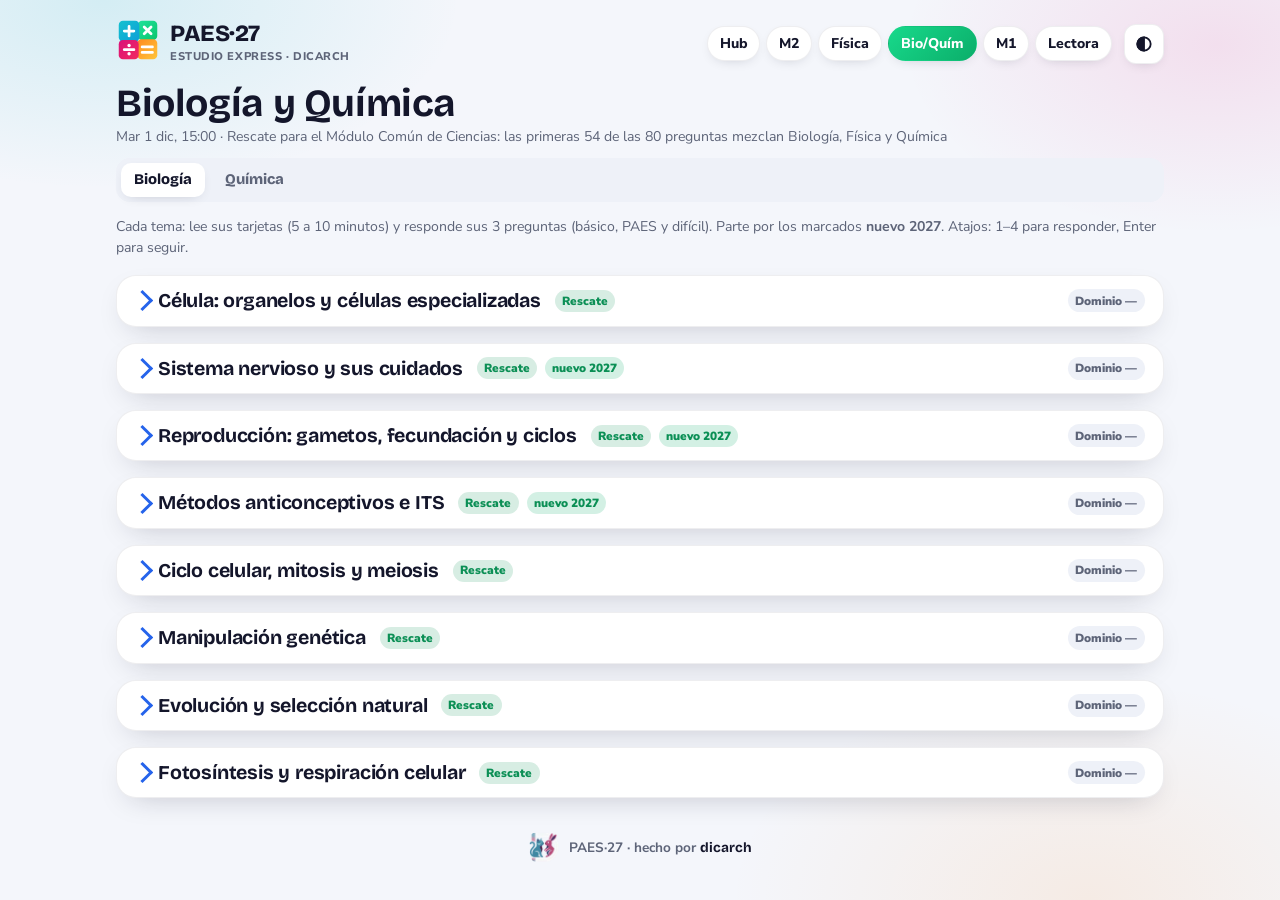
==== commit 91b89eb0: "fase-5: Competencia Lectora y fichas finales - lenguaje.html: las 3 habilidades del temario (localiz" ====
--- a/paes27/bioquim.html
+++ b/paes27/bioquim.html
@@ -6,7 +6,7 @@
 <script>try{var t=localStorage.getItem("paes27:tema");if(t)document.documentElement.dataset.theme=t}catch(e){}</script>
 <title>PAES 2027 · Biología y Química</title>
 <style>
-/* == paes27-css v3 == */
+/* == paes27-css v4 == */
 /* Sistema de diseño PAES·27 · dicarch (prototipo C, «azulejos vivos»): degradados y sombras suaves.
    El tema oscuro usa el mismo estilo (degradados, sombras difusas) sobre fondo azul noche.
    Las pizarras, sus leyendas y las fórmulas son SIEMPRE oscuras (azul noche), en ambos temas.
@@ -132,7 +132,7 @@
 .leccion.cerrada{padding:13px 18px}
 .dom{margin-left:auto;font-size:.74rem;font-weight:900;padding:.2em .65em;border-radius:99px;background:var(--panel2)}
 .idea{background:var(--panel2);border-radius:var(--r-sm);padding:12px 14px;margin:12px 0;font-weight:600}
-.paso{margin:20px 0}
+.paso,.mueve{margin:20px 0}
 .pasos{display:flex;gap:8px;flex-wrap:wrap;margin:12px 0 2px}
 .pasos button{border:0;border-radius:99px;padding:.45em .85em;background:var(--panel2);color:var(--muted);font:800 .86rem/1.1 "Bricolage Grotesque","Nunito Sans",sans-serif;cursor:pointer;transition:background .12s,color .12s}
 .pasos button:hover{color:var(--ink)}
@@ -142,8 +142,8 @@
 .con-pasos .paso-pane.multi .paso>h3{display:flex;margin-top:18px}.con-pasos .paso-pane.multi .paso>h3 .n{display:none}
 .con-pasos details.acc.porque{background:none;margin:14px 0 8px}.con-pasos details.acc.porque>summary{display:none}.con-pasos details.acc.porque>.in{padding:0}
 .paso-sig{display:flex;justify-content:flex-end;margin-top:14px}
-.paso>h3{display:flex;align-items:center;gap:9px}
-.paso>h3 .n,details.acc>summary .n{display:inline-grid;place-items:center;min-width:1.75em;height:1.75em;padding:0 .3em;border-radius:9px;background:var(--btn);color:var(--btn-ink);font-size:.85rem}
+.paso>h3,.mueve>h3{display:flex;align-items:center;gap:9px}
+.paso>h3 .n,.mueve>h3 .n,details.acc>summary .n{display:inline-grid;place-items:center;min-width:1.75em;height:1.75em;padding:0 .3em;border-radius:9px;background:var(--btn);color:var(--btn-ink);font-size:.85rem}
 .cv,.formula,.sd-demo,.cv+.cap,.sd-demo+.cap{
   --ink:#DBDEE1;--muted:#9AA3B2;--line:#35406A;--panel:#1F2747;--panel2:#2A3359;--sobre:#0F1923;
   --acc:#7C9DFF;--acc2:#4FD1E8;--ok:#79E22B;--mal:#FF5C66;--warn:#FFCB33;--okf:#79E22B;--malf:#FF5C66;
@@ -217,7 +217,7 @@
 .ens-ley{padding:0 6px;border-radius:5px}.ens-ley.r{background:color-mix(in srgb,var(--acc) 22%,var(--panel));color:var(--ink)}.ens-ley.m{border:2px solid var(--warn)}
 @media (max-width:600px){.wrap{padding:12px 12px 24px}.card,.leccion{padding:13px}.marca b{font-size:1.25rem}}
 @media (prefers-reduced-motion:reduce){*,*::before,*::after{animation-duration:.001ms!important;transition-duration:.001ms!important}}
-/* == fin paes27-css v3 == */
+/* == fin paes27-css v4 == */
 </style>
 </head>
 <body style="--pag:var(--cie-g);--pag-solo:var(--cie)">
@@ -230,7 +230,7 @@
       <a href="fisica.html" style="--c:var(--cie-g)">Física</a>
       <a href="bioquim.html" class="on" style="--c:var(--cie-g)">Bio/Quím</a>
       <a href="m1.html" style="--c:var(--m1-g)">M1</a>
-      <span title="Llega en la Fase 5">Lectora</span>
+      <a href="lenguaje.html" style="--c:var(--len-g)">Lectora</a>
     </nav>
     <button class="tema-btn" data-tema-btn></button>
   </header>
@@ -250,10 +250,10 @@
     <p class="idea">La célula es una fábrica: cada organelo hace un trabajo. Si una célula hace mucho de algo, tiene mucho del organelo que lo hace: <b>la forma sigue a la función</b>.</p>
     <div class="tarjetas">
       <div class="tarjeta"><span class="onda">en un dibujo</span><h4>Forma ↔ función</h4><svg class="esq" viewBox="0 0 200 92" aria-hidden="true"><rect class="a" x="6" y="34" width="80" height="44" rx="4" stroke-width="2.5"/><path class="a" d="M10 34L14 20" stroke-width="2" stroke-linecap="round"/><path class="a" d="M14 20L18 34" stroke-width="2" stroke-linecap="round"/><path class="a" d="M18 34L22 20" stroke-width="2" stroke-linecap="round"/><path class="a" d="M22 20L26 34" stroke-width="2" stroke-linecap="round"/><path class="a" d="M26 34L30 20" stroke-width="2" stroke-linecap="round"/><path class="a" d="M30 20L34 34" stroke-width="2" stroke-linecap="round"/><path class="a" d="M34 34L38 20" stroke-width="2" stroke-linecap="round"/><path class="a" d="M38 20L42 34" stroke-width="2" stroke-linecap="round"/><path class="a" d="M42 34L46 20" stroke-width="2" stroke-linecap="round"/><path class="a" d="M46 20L50 34" stroke-width="2" stroke-linecap="round"/><path class="a" d="M50 34L54 20" stroke-width="2" stroke-linecap="round"/><path class="a" d="M54 20L58 34" stroke-width="2" stroke-linecap="round"/><path class="a" d="M58 34L62 20" stroke-width="2" stroke-linecap="round"/><path class="a" d="M62 20L66 34" stroke-width="2" stroke-linecap="round"/><path class="a" d="M66 34L70 20" stroke-width="2" stroke-linecap="round"/><path class="a" d="M70 20L74 34" stroke-width="2" stroke-linecap="round"/><path class="a" d="M74 34L78 20" stroke-width="2" stroke-linecap="round"/><path class="a" d="M78 20L82 34" stroke-width="2" stroke-linecap="round"/><text x="46" y="60" text-anchor="middle">enterocito</text><text x="46" y="92" text-anchor="middle">+ superficie</text><rect class="w" x="108" y="30" width="86" height="48" rx="4" stroke-width="2.5"/><ellipse class="fw" cx="120" cy="42" rx="6" ry="3.5"/><ellipse class="fw" cx="136" cy="42" rx="6" ry="3.5"/><ellipse class="fw" cx="152" cy="42" rx="6" ry="3.5"/><ellipse class="fw" cx="168" cy="42" rx="6" ry="3.5"/><ellipse class="fw" cx="184" cy="42" rx="6" ry="3.5"/><ellipse class="fw" cx="120" cy="60" rx="6" ry="3.5"/><ellipse class="fw" cx="136" cy="60" rx="6" ry="3.5"/><ellipse class="fw" cx="152" cy="60" rx="6" ry="3.5"/><ellipse class="fw" cx="168" cy="60" rx="6" ry="3.5"/><ellipse class="fw" cx="184" cy="60" rx="6" ry="3.5"/><text x="151" y="22" text-anchor="middle">fibra muscular</text><text x="151" y="92" text-anchor="middle">muchas mitocondrias</text></svg><p>Más superficie para absorber; más mitocondrias donde se gasta más energía.</p></div>
-      <div class="tarjeta"><span class="onda">dos tipos</span><h4>Procarionte y eucarionte</h4><p><b>Procarionte</b> (bacterias): sin núcleo (ADN en el citoplasma) y sin organelos con membrana; tiene membrana, ribosomas, pared y a veces cápsula y flagelo. <b>Eucarionte</b>: núcleo con membrana y organelos (animales y plantas).</p></div>
-      <div class="tarjeta"><span class="onda">animal vs vegetal</span><h4>Lo que cambia</h4><p>Solo vegetal: <b>pared celular</b> (celulosa), <b>cloroplastos</b> y una <b>vacuola central</b> grande. Solo animal: <b>centriolos</b>. Ambas: núcleo, mitocondrias, retículos, Golgi y ribosomas.</p></div>
+      <div class="tarjeta"><span class="onda">dos tipos</span><h4>Procarionte y eucarionte</h4><svg class="esq" viewBox="0 0 200 92" aria-hidden="true"><rect class="b" x="6" y="30" width="64" height="32" rx="16" stroke-width="2.5" style="fill:var(--acc2);fill-opacity:0.15"/><path class="b" d="M70 46Q76 40 82 46T94 46" stroke-width="2" fill="none" stroke-linecap="round" stroke-linejoin="round"/><path class="w" d="M22 44Q32 36 42 46T60 44" stroke-width="2" fill="none" stroke-linecap="round" stroke-linejoin="round"/><ellipse class="a" cx="158" cy="46" rx="36" ry="30" stroke-width="2.5" style="fill:var(--acc);fill-opacity:0.12"/><circle class="fa" cx="158" cy="46" r="10"/><ellipse class="g" cx="136" cy="34" rx="7" ry="4" stroke-width="1.6"/><ellipse class="g" cx="178" cy="60" rx="7" ry="4" stroke-width="1.6"/><ellipse class="w" cx="142" cy="64" rx="6" ry="3.5" stroke-width="1.6"/><text x="38" y="82" text-anchor="middle" style="font-size:10.5px">sin núcleo</text><text x="38" y="22" text-anchor="middle" style="fill:var(--acc2);font-size:10.5px">procarionte</text><text x="158" y="10" text-anchor="middle" style="fill:var(--acc);font-size:10.5px">eucarionte</text><text x="158" y="90" text-anchor="middle" style="font-size:10.5px">núcleo + organelos</text></svg><p><b>Procarionte</b> (bacterias): sin núcleo (ADN en el citoplasma) y sin organelos con membrana; tiene membrana, ribosomas, pared y a veces cápsula y flagelo. <b>Eucarionte</b>: núcleo con membrana y organelos (animales y plantas).</p></div>
+      <div class="tarjeta"><span class="onda">animal vs vegetal</span><h4>Lo que cambia</h4><svg class="esq" viewBox="0 0 200 92" aria-hidden="true"><rect class="g" x="6" y="10" width="84" height="70" rx="4" stroke-width="3"/><rect class="g" x="12" y="16" width="72" height="58" rx="2" stroke-width="1.4"/><rect class="b" x="30" y="26" width="40" height="38" rx="8" stroke-width="1.6" style="fill:var(--acc2);fill-opacity:0.25"/><ellipse class="g" cx="20" cy="24" rx="6" ry="3.5" stroke-width="1.6" style="fill:var(--ok);fill-opacity:0.5"/><ellipse class="g" cx="76" cy="30" rx="6" ry="3.5" stroke-width="1.6" style="fill:var(--ok);fill-opacity:0.5"/><ellipse class="g" cx="20" cy="66" rx="6" ry="3.5" stroke-width="1.6" style="fill:var(--ok);fill-opacity:0.5"/><ellipse class="g" cx="78" cy="66" rx="6" ry="3.5" stroke-width="1.6" style="fill:var(--ok);fill-opacity:0.5"/><circle class="fa" cx="78" cy="46" r="5"/><text x="48" y="92" text-anchor="middle" style="fill:var(--ok);font-size:10.5px">vegetal</text><ellipse class="a" cx="150" cy="44" rx="40" ry="34" stroke-width="2.5" style="fill:var(--acc);fill-opacity:0.1"/><circle class="fa" cx="150" cy="44" r="10"/><path class="w" d="M124 58L132 58" stroke-width="3" stroke-linecap="round"/><path class="w" d="M128 54L128 62" stroke-width="3" stroke-linecap="round"/><text x="150" y="92" text-anchor="middle" style="fill:var(--acc);font-size:10.5px">animal</text><text x="134" y="76" text-anchor="middle" style="fill:var(--warn);font-size:8.5px">centriolo</text></svg><p>Solo vegetal: <b>pared celular</b> (celulosa), <b>cloroplastos</b> y una <b>vacuola central</b> grande. Solo animal: <b>centriolos</b>. Ambas: núcleo, mitocondrias, retículos, Golgi y ribosomas.</p></div>
       <div class="tarjeta"><span class="onda">control</span><h4>Membrana, núcleo y nucléolo</h4><p><b>Membrana</b>: controla qué entra y sale. <b>Núcleo</b>: guarda el ADN y dirige la célula. <b>Nucléolo</b>: arma los ribosomas.</p></div>
-      <div class="tarjeta"><span class="onda">fábrica de proteínas</span><h4>Ribosomas → RER → Golgi</h4><p><b>Ribosomas</b>: hacen proteínas. <b>RER</b> (con ribosomas): proteínas para exportar o para la membrana. <b>Golgi</b>: las modifica, empaca y envía en vesículas. <b>REL</b> (liso): lípidos y desintoxicación.</p></div>
+      <div class="tarjeta"><span class="onda">fábrica de proteínas</span><h4>Ribosomas → RER → Golgi</h4><svg class="esq" viewBox="0 0 200 92" aria-hidden="true"><circle class="fa" cx="20" cy="46" r="12"/><path class="b" d="M40 30Q52 24 64 30" stroke-width="2" fill="none" stroke-linecap="round" stroke-linejoin="round"/><path class="b" d="M40 38Q52 32 64 38" stroke-width="2" fill="none" stroke-linecap="round" stroke-linejoin="round"/><path class="b" d="M40 46Q52 40 64 46" stroke-width="2" fill="none" stroke-linecap="round" stroke-linejoin="round"/><path class="b" d="M40 54Q52 48 64 54" stroke-width="2" fill="none" stroke-linecap="round" stroke-linejoin="round"/><circle class="fm" cx="44" cy="29" r="1.6"/><circle class="fm" cx="50" cy="29" r="1.6"/><circle class="fm" cx="56" cy="29" r="1.6"/><circle class="fm" cx="62" cy="29" r="1.6"/><path class="w" d="M112 28Q126 20.0 140 28" stroke-width="2.5" fill="none" stroke-linecap="round" stroke-linejoin="round"/><path class="w" d="M112 36Q126 29.5 140 36" stroke-width="2.5" fill="none" stroke-linecap="round" stroke-linejoin="round"/><path class="w" d="M112 44Q126 39.0 140 44" stroke-width="2.5" fill="none" stroke-linecap="round" stroke-linejoin="round"/><path class="w" d="M112 52Q126 48.5 140 52" stroke-width="2.5" fill="none" stroke-linecap="round" stroke-linejoin="round"/><path class="m" d="M66 46L90.0 46.0" stroke-width="1.8" stroke-linecap="round"/><path class="fm" d="M98 46L90.0 41.5L90.0 50.5Z"/><circle class="fg" cx="84" cy="46" r="3.5"/><path class="m" d="M142 46L164.0 46.0" stroke-width="1.8" stroke-linecap="round"/><path class="fm" d="M172 46L164.0 41.5L164.0 50.5Z"/><circle class="fg" cx="158" cy="46" r="3.5"/><path class="m" d="M186 14L186 78" stroke-width="3" stroke-linecap="round"/><text x="20" y="76" text-anchor="middle" style="font-size:10px">núcleo</text><text x="52" y="76" text-anchor="middle" style="fill:var(--acc2);font-size:10.5px">RER</text><text x="126" y="76" text-anchor="middle" style="fill:var(--warn);font-size:10.5px">Golgi</text><text x="186" y="90" text-anchor="end" style="font-size:10px">sale</text><text x="84" y="36" text-anchor="middle" style="font-size:9px">vesícula</text></svg><p><b>Ribosomas</b>: hacen proteínas. <b>RER</b> (con ribosomas): proteínas para exportar o para la membrana. <b>Golgi</b>: las modifica, empaca y envía en vesículas. <b>REL</b> (liso): lípidos y desintoxicación.</p></div>
       <div class="tarjeta"><span class="onda">energía y limpieza</span><h4>Mitocondria, cloroplasto, lisosoma, peroxisoma</h4><p><b>Mitocondria</b>: respiración celular → ATP. <b>Cloroplasto</b>: fotosíntesis. <b>Lisosoma</b>: digiere con enzimas. <b>Peroxisoma</b>: degrada sustancias tóxicas, como el agua oxigenada (H₂O₂).</p></div>
       <div class="tarjeta"><span class="onda">forma y movimiento</span><h4>Citoesqueleto, centriolos, cilios y flagelos</h4><p><b>Citoesqueleto</b>: da forma y mueve cosas dentro de la célula. <b>Centriolos</b>: organizan el huso en la división. <b>Cilios y flagelos</b>: movimiento.</p></div>
       <div class="tarjeta"><span class="onda">células especializadas</span><h4>Cuatro que salen en la PAES</h4><p><b>Enterocito</b> (intestino): microvellosidades para absorber. <b>Fibra muscular esquelética</b>: muchas mitocondrias y varios núcleos. <b>Neurona</b>: dendritas y axón para conducir señales. <b>Célula pancreática secretora</b>: mucho RER y Golgi para fabricar y exportar enzimas.</p></div>
@@ -267,10 +267,10 @@
     <p class="idea">El sistema nervioso recibe estímulos, los integra y ordena una respuesta. La señal viaja <b>eléctrica</b> por la neurona y <b>química</b> de una neurona a otra (sinapsis).</p>
     <div class="tarjetas">
       <div class="tarjeta"><span class="onda">en un dibujo</span><h4>La neurona</h4><svg class="esq" viewBox="0 0 200 92" aria-hidden="true"><path class="a" d="M30 46L8 22" stroke-width="2" stroke-linecap="round"/><path class="a" d="M30 46L6 46" stroke-width="2" stroke-linecap="round"/><path class="a" d="M30 46L10 70" stroke-width="2" stroke-linecap="round"/><path class="a" d="M30 46L18 14" stroke-width="2" stroke-linecap="round"/><path class="a" d="M30 46L16 80" stroke-width="2" stroke-linecap="round"/><circle class="fa" cx="32" cy="46" r="12"/><path class="a" d="M44 46L160 46" stroke-width="3" stroke-linecap="round"/><rect class="b" x="60" y="39" width="18" height="14" rx="4" stroke-width="2.5"/><rect class="b" x="84" y="39" width="18" height="14" rx="4" stroke-width="2.5"/><rect class="b" x="108" y="39" width="18" height="14" rx="4" stroke-width="2.5"/><rect class="b" x="132" y="39" width="18" height="14" rx="4" stroke-width="2.5"/><path class="a" d="M160 46L182 30" stroke-width="2" stroke-linecap="round"/><circle class="fa" cx="184" cy="30" r="3"/><path class="a" d="M160 46L182 46" stroke-width="2" stroke-linecap="round"/><circle class="fa" cx="184" cy="46" r="3"/><path class="a" d="M160 46L182 62" stroke-width="2" stroke-linecap="round"/><circle class="fa" cx="184" cy="62" r="3"/><text x="2" y="90" text-anchor="start">dendritas</text><text x="40" y="26" text-anchor="middle">soma</text><text x="108" y="30" text-anchor="middle">axón con mielina</text><text x="198" y="16" text-anchor="end">terminal</text><path class="w" d="M70 70L142.0 70.0" stroke-width="2.5" stroke-linecap="round"/><path class="fw" d="M150 70L142.0 65.5L142.0 74.5Z"/><text x="110" y="86" text-anchor="middle">sentido del impulso</text></svg><p>Dendritas reciben → el soma integra → el axón conduce → el terminal libera neurotransmisores. La mielina aísla el axón y hace que el impulso viaje más rápido.</p></div>
-      <div class="tarjeta"><span class="onda">organización</span><h4>Central y periférico</h4><p><b>SNC</b>: encéfalo y médula espinal (integran). <b>SNP</b>: nervios. Las vías <b>sensitivas</b> llevan información al SNC; las <b>motoras</b> llevan órdenes a músculos y glándulas.</p></div>
-      <div class="tarjeta"><span class="onda">impulso</span><h4>De reposo a impulso</h4><p>En reposo el interior es negativo (unos −70 mV); lo mantiene la bomba Na⁺/K⁺. Si el estímulo supera el <b>umbral</b>: entra Na⁺ (<b>despolarización</b>) y luego sale K⁺ (<b>repolarización</b>). Es «todo o nada».</p></div>
-      <div class="tarjeta"><span class="onda">sinapsis química</span><h4>De una neurona a otra</h4><p>El impulso llega al terminal → se liberan <b>neurotransmisores</b> al espacio sináptico → se unen a <b>receptores</b> de la neurona siguiente → la excitan (nace una nueva señal) o la inhiben. Va en un solo sentido.</p></div>
-      <div class="tarjeta"><span class="onda">arco reflejo</span><h4>Responder sin pensar</h4><p>Receptor → neurona <b>sensitiva</b> → <b>médula espinal</b> → neurona <b>motora</b> → efector (músculo). Es rápido e involuntario: la médula responde antes de que el cerebro «se entere».</p></div>
+      <div class="tarjeta"><span class="onda">organización</span><h4>Central y periférico</h4><svg class="esq" viewBox="0 0 200 92" aria-hidden="true"><path class="b" d="M60 36L30 58" stroke-width="2" stroke-linecap="round"/><path class="b" d="M60 36L90 58" stroke-width="2" stroke-linecap="round"/><path class="b" d="M60 70L44 90" stroke-width="2" stroke-linecap="round"/><path class="b" d="M60 70L76 90" stroke-width="2" stroke-linecap="round"/><path class="b" d="M60 50L36 72" stroke-width="1.5" stroke-linecap="round"/><path class="b" d="M60 50L84 72" stroke-width="1.5" stroke-linecap="round"/><circle class="fa" cx="60" cy="16" r="11"/><path class="a" d="M60 27L60 70" stroke-width="4" stroke-linecap="round"/><text x="150" y="30" text-anchor="middle" style="fill:var(--acc);font-size:11px">SNC: encéfalo</text><text x="150" y="44" text-anchor="middle" style="fill:var(--acc);font-size:11px">y médula</text><text x="150" y="68" text-anchor="middle" style="fill:var(--acc2);font-size:11px">SNP: nervios</text></svg><p><b>SNC</b>: encéfalo y médula espinal (integran). <b>SNP</b>: nervios. Las vías <b>sensitivas</b> llevan información al SNC; las <b>motoras</b> llevan órdenes a músculos y glándulas.</p></div>
+      <div class="tarjeta"><span class="onda">impulso</span><h4>De reposo a impulso</h4><svg class="esq" viewBox="0 0 200 92" aria-hidden="true"><path class="w" d="M10 56.25L190 56.25" stroke-width="1.4" stroke-linecap="round" stroke-dasharray="4 3"/><path class="a" d="M10.0 64.5L50.0 64.5L60.0 56.2L61.0 52.4L62.0 48.5L63.0 44.6L64.0 40.7L65.0 36.8L66.0 32.9L67.0 29.0L68.0 25.1L69.0 21.2L70.0 17.3L71.0 13.4L72.0 9.5L73.0 12.9L74.0 16.2L75.0 19.6L76.0 22.9L77.0 26.3L78.0 29.7L79.0 33.0L80.0 36.4L81.0 39.8L82.0 43.1L83.0 46.5L84.0 49.8L85.0 53.2L86.0 56.6L87.0 59.9L88.0 63.3L89.0 66.6L90.0 70.0L91.0 69.8L92.0 69.6L93.0 69.5L94.0 69.3L95.0 69.1L96.0 68.9L97.0 68.7L98.0 68.5L99.0 68.3L100.0 68.2L101.0 68.0L102.0 67.8L103.0 67.6L104.0 67.4L105.0 67.2L106.0 67.1L107.0 66.9L108.0 66.7L109.0 66.5L110.0 66.3L111.0 66.2L112.0 66.0L113.0 65.8L114.0 65.6L115.0 65.4L116.0 65.2L117.0 65.0L118.0 64.9L119.0 64.7L120.0 64.5L190.0 64.5" stroke-width="3" fill="none" stroke-linecap="round"/><text x="196" y="53.25" text-anchor="end" style="fill:var(--warn);font-size:9.5px">umbral</text><text x="44" y="22" text-anchor="middle" style="fill:var(--ok);font-size:10px">entra Na⁺</text><text x="118" y="22" text-anchor="middle" style="fill:var(--mal);font-size:10px">sale K⁺</text><text x="26" y="84" text-anchor="middle" style="font-size:10px">−70 mV</text><text x="72" y="8" text-anchor="middle" style="font-size:9.5px">+30</text></svg><p>En reposo el interior es negativo (unos −70 mV); lo mantiene la bomba Na⁺/K⁺. Si el estímulo supera el <b>umbral</b>: entra Na⁺ (<b>despolarización</b>) y luego sale K⁺ (<b>repolarización</b>). Es «todo o nada».</p></div>
+      <div class="tarjeta"><span class="onda">sinapsis química</span><h4>De una neurona a otra</h4><svg class="esq" viewBox="0 0 200 92" aria-hidden="true"><path class="a" d="M6 20Q70 20 76 46Q70 72 6 72" stroke-width="3" fill="none" stroke-linecap="round" stroke-linejoin="round"/><circle class="a" cx="36" cy="36" r="5" stroke-width="1.6"/><circle class="a" cx="50" cy="52" r="5" stroke-width="1.6"/><circle class="a" cx="32" cy="58" r="5" stroke-width="1.6"/><circle class="fw" cx="84" cy="38" r="2.2"/><circle class="fw" cx="90" cy="50" r="2.2"/><circle class="fw" cx="86" cy="58" r="2.2"/><circle class="fw" cx="94" cy="42" r="2.2"/><path class="b" d="M110 14Q104 46 110 78" stroke-width="3" fill="none" stroke-linecap="round" stroke-linejoin="round"/><rect class="b" x="106" y="32" width="8" height="6" rx="4" stroke-width="2.5"/><rect class="b" x="106" y="44" width="8" height="6" rx="4" stroke-width="2.5"/><rect class="b" x="106" y="56" width="8" height="6" rx="4" stroke-width="2.5"/><path class="g" d="M124 46L150.0 46.0" stroke-width="2.5" stroke-linecap="round"/><path class="fg" d="M158 46L150.0 41.5L150.0 50.5Z"/><text x="40" y="88" text-anchor="middle" style="font-size:10px">vesículas</text><text x="92" y="10" text-anchor="middle" style="font-size:10px">neurotransmisor</text><text x="176" y="40" text-anchor="middle" style="font-size:10.5px">señal</text><text x="176" y="54" text-anchor="middle" style="font-size:10.5px">nueva</text></svg><p>El impulso llega al terminal → se liberan <b>neurotransmisores</b> al espacio sináptico → se unen a <b>receptores</b> de la neurona siguiente → la excitan (nace una nueva señal) o la inhiben. Va en un solo sentido.</p></div>
+      <div class="tarjeta"><span class="onda">arco reflejo</span><h4>Responder sin pensar</h4><svg class="esq" viewBox="0 0 200 92" aria-hidden="true"><circle class="fw" cx="14" cy="66" r="6"/><text x="14" y="86" text-anchor="middle" style="font-size:9.5px">receptor</text><path class="b" d="M20 62Q60 20 96 34" stroke-width="2.5" fill="none" stroke-linecap="round" stroke-linejoin="round"/><rect class="a" x="96" y="22" width="22" height="30" rx="6" stroke-width="2.5" style="fill:var(--acc);fill-opacity:0.2"/><text x="107" y="16" text-anchor="middle" style="font-size:10px">médula</text><path class="r" d="M118 44Q150 70 172 66" stroke-width="2.5" fill="none" stroke-linecap="round" stroke-linejoin="round"/><rect class="r" x="172" y="56" width="22" height="18" rx="6" stroke-width="2"/><text x="183" y="86" text-anchor="middle" style="font-size:9.5px">músculo</text><text x="56" y="22" text-anchor="middle" style="fill:var(--acc2);font-size:10px">sensitiva</text><text x="146" y="76" text-anchor="middle" style="fill:var(--mal);font-size:10px">motora</text></svg><p>Receptor → neurona <b>sensitiva</b> → <b>médula espinal</b> → neurona <b>motora</b> → efector (músculo). Es rápido e involuntario: la médula responde antes de que el cerebro «se entere».</p></div>
       <div class="tarjeta"><span class="onda">sustancias</span><h4>Café, alcohol y drogas</h4><p><b>Cafeína</b>: estimulante (más alerta). <b>Alcohol</b>: depresor (reflejos y coordinación más lentos). Las <b>drogas de abuso</b> alteran la sinapsis y generan tolerancia y dependencia.</p></div>
       <div class="tarjeta"><span class="onda">cuidados</span><h4>Sueño y prevención</h4><p>Dormir lo suficiente (adolescentes: unas 8 a 10 horas) ayuda a la memoria y al aprendizaje. Prevenir traumatismos: casco, cinturón de seguridad y no lanzarse de cabeza a aguas desconocidas.</p></div>
     </div>
@@ -283,11 +283,11 @@
     <p class="idea">Dos gametos con la mitad de los cromosomas se unen en la fecundación. Cada mes, el <b>ovario</b> prepara un ovocito y el <b>útero</b> prepara el endometrio; las hormonas coordinan ambos ciclos.</p>
     <div class="tarjetas">
       <div class="tarjeta"><span class="onda">en un dibujo</span><h4>Las hormonas del ciclo</h4><svg class="esq" viewBox="0 0 200 92" aria-hidden="true"><path class="m" d="M14 78L194 78" stroke-width="1.5" stroke-linecap="round"/><path class="m" d="M104 8L104 78" stroke-width="1.2" stroke-linecap="round" stroke-dasharray="3 3"/><path class="a" d="M14.0 76.0L16.0 76.0L18.0 76.0L20.0 76.0L22.0 76.0L24.0 76.0L26.0 76.0L28.0 76.0L30.0 76.0L32.0 75.9L34.0 75.9L36.0 75.8L38.0 75.7L40.0 75.6L42.0 75.4L44.0 75.2L46.0 74.8L48.0 74.3L50.0 73.7L52.0 72.8L54.0 71.8L56.0 70.5L58.0 68.8L60.0 66.9L62.0 64.6L64.0 62.0L66.0 59.1L68.0 55.9L70.0 52.4L72.0 48.9L74.0 45.3L76.0 41.8L78.0 38.6L80.0 35.7L82.0 33.3L84.0 31.5L86.0 30.4L88.0 30.0L90.0 30.4L92.0 31.5L94.0 33.3L96.0 35.7L98.0 38.6L100.0 41.8L102.0 45.3L104.0 48.9L106.0 52.4L108.0 55.8L110.0 59.0L112.0 61.8L114.0 64.4L116.0 66.5L118.0 68.2L120.0 69.6L122.0 70.5L124.0 71.1L126.0 71.3L128.0 71.2L130.0 70.7L132.0 70.0L134.0 69.1L136.0 68.0L138.0 66.8L140.0 65.5L142.0 64.4L144.0 63.4L146.0 62.6L148.0 62.1L150.0 62.0L152.0 62.2L154.0 62.7L156.0 63.5L158.0 64.5L160.0 65.7L162.0 67.0L164.0 68.4L166.0 69.6L168.0 70.8L170.0 71.9L172.0 72.9L174.0 73.6L176.0 74.3L178.0 74.8L180.0 75.1L182.0 75.4L184.0 75.6L186.0 75.7L188.0 75.8L190.0 75.9L192.0 75.9L194.0 76.0" stroke-width="2.5" fill="none" stroke-linecap="round"/><path class="r" d="M14.0 76.0L15.5 76.0L17.0 76.0L18.5 76.0L20.0 76.0L21.5 76.0L23.0 76.0L24.5 76.0L26.0 76.0L27.5 76.0L29.0 76.0L30.5 76.0L32.0 76.0L33.5 76.0L35.0 76.0L36.5 76.0L38.0 76.0L39.5 76.0L41.0 76.0L42.5 76.0L44.0 76.0L45.5 76.0L47.0 76.0L48.5 76.0L50.0 76.0L51.5 76.0L53.0 76.0L54.5 76.0L56.0 76.0L57.5 76.0L59.0 76.0L60.5 76.0L62.0 76.0L63.5 76.0L65.0 76.0L66.5 76.0L68.0 76.0L69.5 76.0L71.0 76.0L72.5 76.0L74.0 76.0L75.5 76.0L77.0 76.0L78.5 76.0L80.0 76.0L81.5 76.0L83.0 76.0L84.5 76.0L86.0 76.0L87.5 76.0L89.0 76.0L90.5 76.0L92.0 75.8L93.5 75.3L95.0 73.8L96.5 70.1L98.0 62.7L99.5 51.1L101.0 36.9L102.5 24.8L104.0 20.0L105.5 24.8L107.0 36.9L108.5 51.1L110.0 62.7L111.5 70.1L113.0 73.8L114.5 75.3L116.0 75.8L117.5 76.0L119.0 76.0L120.5 76.0L122.0 76.0L123.5 76.0L125.0 76.0L126.5 76.0L128.0 76.0L129.5 76.0L131.0 76.0L132.5 76.0L134.0 76.0L135.5 76.0L137.0 76.0L138.5 76.0L140.0 76.0L141.5 76.0L143.0 76.0L144.5 76.0L146.0 76.0L147.5 76.0L149.0 76.0L150.5 76.0L152.0 76.0L153.5 76.0L155.0 76.0L156.5 76.0L158.0 76.0L159.5 76.0L161.0 76.0L162.5 76.0L164.0 76.0L165.5 76.0L167.0 76.0L168.5 76.0L170.0 76.0L171.5 76.0L173.0 76.0L174.5 76.0L176.0 76.0L177.5 76.0L179.0 76.0L180.5 76.0L182.0 76.0L183.5 76.0L185.0 76.0L186.5 76.0L188.0 76.0L189.5 76.0L191.0 76.0L192.5 76.0L194.0 76.0" stroke-width="2.5" fill="none" stroke-linecap="round"/><path class="g" d="M14.0 76.0L16.0 76.0L18.0 76.0L20.0 76.0L22.0 76.0L24.0 76.0L26.0 76.0L28.0 76.0L30.0 76.0L32.0 76.0L34.0 76.0L36.0 76.0L38.0 76.0L40.0 76.0L42.0 76.0L44.0 76.0L46.0 76.0L48.0 76.0L50.0 76.0L52.0 76.0L54.0 76.0L56.0 76.0L58.0 76.0L60.0 76.0L62.0 76.0L64.0 76.0L66.0 76.0L68.0 76.0L70.0 76.0L72.0 76.0L74.0 76.0L76.0 76.0L78.0 76.0L80.0 76.0L82.0 76.0L84.0 76.0L86.0 76.0L88.0 76.0L90.0 76.0L92.0 76.0L94.0 76.0L96.0 76.0L98.0 76.0L100.0 75.9L102.0 75.9L104.0 75.8L106.0 75.7L108.0 75.5L110.0 75.3L112.0 75.0L114.0 74.5L116.0 73.9L118.0 73.1L120.0 72.0L122.0 70.6L124.0 69.0L126.0 67.0L128.0 64.7L130.0 62.0L132.0 59.1L134.0 56.0L136.0 52.7L138.0 49.5L140.0 46.4L142.0 43.6L144.0 41.3L146.0 39.5L148.0 38.4L150.0 38.0L152.0 38.4L154.0 39.5L156.0 41.3L158.0 43.6L160.0 46.4L162.0 49.5L164.0 52.7L166.0 56.0L168.0 59.1L170.0 62.0L172.0 64.7L174.0 67.0L176.0 69.0L178.0 70.6L180.0 72.0L182.0 73.1L184.0 73.9L186.0 74.5L188.0 75.0L190.0 75.3L192.0 75.5L194.0 75.7" stroke-width="2.5" fill="none" stroke-linecap="round"/><text x="104" y="90" text-anchor="middle">ovulación ~día 14</text><text x="60" y="22" text-anchor="middle">estrógenos</text><text x="118" y="14" text-anchor="start">LH</text><text x="170" y="30" text-anchor="middle">progesterona</text><text x="14" y="90" text-anchor="start">día 1</text><text x="194" y="90" text-anchor="end">28</text></svg><p>Estrógenos suben antes de la ovulación; un pico de LH la provoca; después domina la progesterona.</p></div>
-      <div class="tarjeta"><span class="onda">gametos</span><h4>Espermatozoide y ovocito</h4><p><b>Espermatozoide</b>: pequeño, con flagelo, mitocondrias (energía) y acrosoma (enzimas para entrar al ovocito). <b>Ovocito</b>: grande, inmóvil, con reservas. Ambos tienen 23 cromosomas (haploides).</p></div>
-      <div class="tarjeta"><span class="onda">fecundación</span><h4>Dónde y cómo</h4><p>Ocurre en la <b>trompa de Falopio</b>. Un espermatozoide atraviesa las cubiertas y entra; en ese momento el ovocito bloquea la entrada de otros. Luego se unen los núcleos y se forma el <b>cigoto</b> (46 cromosomas).</p></div>
+      <div class="tarjeta"><span class="onda">gametos</span><h4>Espermatozoide y ovocito</h4><svg class="esq" viewBox="0 0 200 92" aria-hidden="true"><ellipse class="a" cx="24" cy="46" rx="9" ry="6" stroke-width="2" style="fill:var(--acc);fill-opacity:0.3"/><ellipse class="w" cx="19" cy="46" rx="3" ry="5" stroke-width="1.6"/><path class="w" d="M33 46L42 46" stroke-width="3.5" stroke-linecap="round"/><path class="a" d="M42 46Q50 38 58 46T74 46T90 46" stroke-width="2" fill="none" stroke-linecap="round" stroke-linejoin="round"/><circle class="fw" cx="150" cy="46" r="34"/><circle class="m" cx="150" cy="46" r="38" stroke-width="2"/><circle class="fa" cx="150" cy="46" r="9"/><text x="48" y="74" text-anchor="middle" style="font-size:10px">espermatozoide</text><text x="48" y="86" text-anchor="middle" style="font-size:9.5px">chico, con flagelo</text><text x="150" y="90" text-anchor="middle" style="font-size:9.5px">ovocito: grande, inmóvil</text><text x="20" y="30" text-anchor="middle" style="font-size:9px">acrosoma</text></svg><p><b>Espermatozoide</b>: pequeño, con flagelo, mitocondrias (energía) y acrosoma (enzimas para entrar al ovocito). <b>Ovocito</b>: grande, inmóvil, con reservas. Ambos tienen 23 cromosomas (haploides).</p></div>
+      <div class="tarjeta"><span class="onda">fecundación</span><h4>Dónde y cómo</h4><svg class="esq" viewBox="0 0 200 92" aria-hidden="true"><path class="m" d="M80 30L120 30L112 70L88 70Z" stroke-width="2.5" fill="none" stroke-linecap="round" stroke-linejoin="round"/><path class="a" d="M80 32Q50 14 26 30" stroke-width="3" fill="none" stroke-linecap="round" stroke-linejoin="round"/><path class="a" d="M120 32Q150 14 174 30" stroke-width="3" fill="none" stroke-linecap="round" stroke-linejoin="round"/><circle class="fw" cx="20" cy="38" r="7"/><circle class="fw" cx="180" cy="38" r="7"/><circle class="fr" cx="46" cy="22" r="4"/><path class="b" d="M60 64Q54 48 48 30" stroke-width="1.6" fill="none" stroke-linecap="round" stroke-linejoin="round"/><path class="b" d="M60 66L54.2 45.7" stroke-width="1.6" stroke-linecap="round"/><path class="fb" d="M52 38L49.9 46.9L58.5 44.5Z"/><text x="46" y="12" text-anchor="middle" style="fill:var(--mal);font-size:10px">aquí: trompa</text><text x="20" y="56" text-anchor="middle" style="font-size:9.5px">ovario</text><text x="100" y="54" text-anchor="middle" style="font-size:10px">útero</text><text x="100" y="88" text-anchor="middle" style="font-size:9.5px">cigoto → útero (implantación)</text></svg><p>Ocurre en la <b>trompa de Falopio</b>. Un espermatozoide atraviesa las cubiertas y entra; en ese momento el ovocito bloquea la entrada de otros. Luego se unen los núcleos y se forma el <b>cigoto</b> (46 cromosomas).</p></div>
       <div class="tarjeta"><span class="onda">sistemas</span><h4>Órganos y funciones</h4><p>Masculino: <b>testículos</b> (espermatozoides y testosterona), conductos deferentes, vesículas seminales y próstata (forman el semen), uretra. Femenino: <b>ovarios</b> (ovocitos, estrógenos y progesterona), trompas, útero y vagina.</p></div>
-      <div class="tarjeta"><span class="onda">ciclo ovárico</span><h4>Folicular → ovulación → lútea</h4><p><b>Fase folicular</b> (días 1–14): madura un folículo (FSH) y produce estrógenos. <b>Ovulación</b> (~día 14): el pico de <b>LH</b> libera el ovocito. <b>Fase lútea</b>: el folículo vacío forma el <b>cuerpo lúteo</b>, que secreta progesterona.</p></div>
-      <div class="tarjeta"><span class="onda">ciclo uterino</span><h4>Menstrual → proliferativa → secretora</h4><p><b>Menstruación</b> (días 1–5): se desprende el endometrio. <b>Proliferativa</b>: el endometrio crece (estrógenos). <b>Secretora</b>: se prepara para un embrión (progesterona). Sin embarazo, el cuerpo lúteo degenera, baja la progesterona y llega la menstruación.</p></div>
+      <div class="tarjeta"><span class="onda">ciclo ovárico</span><h4>Folicular → ovulación → lútea</h4><svg class="esq" viewBox="0 0 200 92" aria-hidden="true"><path class="m" d="M10 70L190 70" stroke-width="1.6" stroke-linecap="round"/><path class="r" d="M100 14L100 70" stroke-width="1.4" stroke-linecap="round" stroke-dasharray="3 3"/><circle class="a" cx="18" cy="56" r="3.0" stroke-width="1.8"/><circle class="a" cx="36" cy="56" r="5.2" stroke-width="1.8"/><circle class="a" cx="54" cy="56" r="7.4" stroke-width="1.8"/><circle class="a" cx="72" cy="56" r="9.600000000000001" stroke-width="1.8"/><circle class="a" cx="90" cy="56" r="11.8" stroke-width="1.8"/><circle class="fr" cx="100" cy="44" r="4"/><path class="r" d="M104 40L111.9 33.2" stroke-width="1.8" stroke-linecap="round"/><path class="fr" d="M118 28L109.0 29.8L114.9 36.6Z"/><circle class="fw" cx="140" cy="52" r="12"/><circle class="fw" cx="170" cy="54" r="8"/><text x="54" y="86" text-anchor="middle" style="font-size:10px">folicular (FSH)</text><text x="100" y="10" text-anchor="middle" style="fill:var(--mal);font-size:10px">ovulación (LH)</text><text x="155" y="86" text-anchor="middle" style="font-size:10px">lútea</text><text x="155" y="34" text-anchor="middle" style="fill:var(--warn);font-size:9.5px">cuerpo lúteo</text></svg><p><b>Fase folicular</b> (días 1–14): madura un folículo (FSH) y produce estrógenos. <b>Ovulación</b> (~día 14): el pico de <b>LH</b> libera el ovocito. <b>Fase lútea</b>: el folículo vacío forma el <b>cuerpo lúteo</b>, que secreta progesterona.</p></div>
+      <div class="tarjeta"><span class="onda">ciclo uterino</span><h4>Menstrual → proliferativa → secretora</h4><svg class="esq" viewBox="0 0 200 92" aria-hidden="true"><path class="m" d="M10 80L190 80" stroke-width="1.6" stroke-linecap="round"/><path class="r" d="M10.0 60.0L42.0 78.0L48.4 73.6L54.8 69.1L61.2 64.7L67.6 60.2L74.0 55.8L80.4 51.3L86.8 46.9L93.2 42.4L99.6 38.0L106.0 36.0L112.4 34.0L118.8 32.0L125.2 30.0L131.6 28.0L138.0 26.0L144.4 24.0L150.8 22.0L157.2 20.0L163.6 18.0L176.4 30.0L189.2 62.0" stroke-width="3" fill="none" stroke-linecap="round"/><path class="m" d="M42.0 14L42.0 80" stroke-width="1" stroke-linecap="round" stroke-dasharray="3 3"/><path class="m" d="M99.60000000000001 14L99.60000000000001 80" stroke-width="1" stroke-linecap="round" stroke-dasharray="3 3"/><text x="26.0" y="12" text-anchor="middle" style="font-size:9.5px">regla</text><text x="70.80000000000001" y="12" text-anchor="middle" style="font-size:9.5px">prolifera</text><text x="144.4" y="12" text-anchor="middle" style="font-size:9.5px">secretora</text><text x="100" y="92" text-anchor="middle" style="font-size:9.5px">grosor del endometrio · días 1 a 28</text></svg><p><b>Menstruación</b> (días 1–5): se desprende el endometrio. <b>Proliferativa</b>: el endometrio crece (estrógenos). <b>Secretora</b>: se prepara para un embrión (progesterona). Sin embarazo, el cuerpo lúteo degenera, baja la progesterona y llega la menstruación.</p></div>
       <div class="tarjeta"><span class="onda">sexualidad</span><h4>Más que biología</h4><p>La sexualidad incluye afectos, respeto, consentimiento y responsabilidad con uno mismo y con los demás. La PAES puede preguntar por estos aspectos sociales y afectivos.</p></div>
     </div>
     <div class="paso"><h3><span class="n">✓</span> Práctica: 3 preguntas</h3><div class="practica" data-temas="bio.reproduccion"></div></div>
@@ -299,10 +299,10 @@
     <p class="idea">Los anticonceptivos evitan que se junten espermatozoide y ovocito, o que haya ovulación. <b>Solo el condón protege además de las ITS.</b></p>
     <div class="tarjetas">
       <div class="tarjeta"><span class="onda">en un dibujo</span><h4>Virus o bacteria</h4><svg class="esq" viewBox="0 0 200 92" aria-hidden="true"><rect class="r" x="6" y="8" width="88" height="76" rx="4" stroke-width="2.5"/><text x="50" y="26" text-anchor="middle">VIRUS</text><text x="50" y="46" text-anchor="middle">VIH · herpes</text><text x="50" y="66" text-anchor="middle">sin cura</text><rect class="g" x="106" y="8" width="88" height="76" rx="4" stroke-width="2.5"/><text x="150" y="26" text-anchor="middle">BACTERIAS</text><text x="150" y="46" text-anchor="middle">gonorrea</text><text x="150" y="60" text-anchor="middle">clamidia</text><text x="150" y="76" text-anchor="middle">antibióticos</text></svg><p>VIH y herpes (virus) no tienen cura, sí tratamiento; gonorrea y clamidia (bacterias) se curan con antibióticos.</p></div>
-      <div class="tarjeta"><span class="onda">naturales</span><h4>Calendario, temperatura basal, Billings</h4><p>Buscan no tener relaciones en los días fértiles: por el calendario de ciclos anteriores, por la <b>temperatura basal</b> (sube un poco tras ovular) o por el <b>moco cervical</b> (filante y transparente en días fértiles). Son los menos eficaces.</p></div>
-      <div class="tarjeta"><span class="onda">barrera</span><h4>Condón y diafragma</h4><p>Impiden físicamente que los espermatozoides lleguen al ovocito. El <b>condón</b> (masculino o femenino) es el único que además previene ITS.</p></div>
-      <div class="tarjeta"><span class="onda">hormonales</span><h4>Píldora, inyección, implante</h4><p>Impiden la <b>ovulación</b> (y espesan el moco cervical). Son reversibles: al dejarlos vuelve la fertilidad.</p></div>
-      <div class="tarjeta"><span class="onda">quirúrgicos</span><h4>Vasectomía y ligadura</h4><p>Se cortan los conductos deferentes (vasectomía) o las trompas (ligadura). Muy eficaces; se consideran <b>parcialmente reversibles</b> porque revertirlos es difícil y no siempre funciona.</p></div>
+      <div class="tarjeta"><span class="onda">naturales</span><h4>Calendario, temperatura basal, Billings</h4><svg class="esq" viewBox="0 0 200 92" aria-hidden="true"><path class="m" d="M10 80L190 80" stroke-width="1.6" stroke-linecap="round"/><path class="w" d="M10.0 64.0L16.4 68.0L22.8 68.0L29.2 64.0L35.6 68.0L42.0 68.0L48.4 64.0L54.8 68.0L61.2 68.0L67.6 64.0L74.0 68.0L80.4 68.0L86.8 64.0L93.2 68.0L99.6 68.0L106.0 42.0L112.4 46.0L118.8 46.0L125.2 42.0L131.6 46.0L138.0 46.0L144.4 42.0L150.8 46.0L157.2 46.0L163.6 42.0L170.0 46.0L176.4 46.0L182.8 42.0L189.2 46.0" stroke-width="2.5" fill="none" stroke-linecap="round"/><path class="r" d="M100 14L100 80" stroke-width="1.4" stroke-linecap="round" stroke-dasharray="3 3"/><text x="100" y="10" text-anchor="middle" style="fill:var(--mal);font-size:10px">ovulación</text><text x="150" y="30" text-anchor="middle" style="font-size:10px">sube ~0,3 °C</text><text x="50" y="54" text-anchor="middle" style="font-size:10px">temperatura</text><text x="100" y="92" text-anchor="middle" style="font-size:9.5px">días del ciclo</text></svg><p>Buscan no tener relaciones en los días fértiles: por el calendario de ciclos anteriores, por la <b>temperatura basal</b> (sube un poco tras ovular) o por el <b>moco cervical</b> (filante y transparente en días fértiles). Son los menos eficaces.</p></div>
+      <div class="tarjeta"><span class="onda">barrera</span><h4>Condón y diafragma</h4><svg class="esq" viewBox="0 0 200 92" aria-hidden="true"><path class="w" d="M150 20Q186 46 150 72" stroke-width="3" fill="none" stroke-linecap="round" stroke-linejoin="round"/><circle class="fw" cx="176" cy="46" r="10"/><path class="r" d="M120 14L120 78" stroke-width="4" stroke-linecap="round"/><path class="a" d="M20 30q6 -6 12 0" stroke-width="2" fill="none" stroke-linecap="round" stroke-linejoin="round"/><circle class="fa" cx="34" cy="30" r="3.5"/><path class="a" d="M38 42q6 -6 12 0" stroke-width="2" fill="none" stroke-linecap="round" stroke-linejoin="round"/><circle class="fa" cx="52" cy="42" r="3.5"/><path class="a" d="M56 54q6 -6 12 0" stroke-width="2" fill="none" stroke-linecap="round" stroke-linejoin="round"/><circle class="fa" cx="70" cy="54" r="3.5"/><path class="a" d="M74 30q6 -6 12 0" stroke-width="2" fill="none" stroke-linecap="round" stroke-linejoin="round"/><circle class="fa" cx="88" cy="30" r="3.5"/><path class="a" d="M92 42q6 -6 12 0" stroke-width="2" fill="none" stroke-linecap="round" stroke-linejoin="round"/><circle class="fa" cx="106" cy="42" r="3.5"/><text x="120" y="90" text-anchor="middle" style="fill:var(--mal);font-size:10px">barrera</text><text x="176" y="90" text-anchor="middle" style="font-size:10px">ovocito</text></svg><p>Impiden físicamente que los espermatozoides lleguen al ovocito. El <b>condón</b> (masculino o femenino) es el único que además previene ITS.</p></div>
+      <div class="tarjeta"><span class="onda">hormonales</span><h4>Píldora, inyección, implante</h4><svg class="esq" viewBox="0 0 200 92" aria-hidden="true"><ellipse class="w" cx="50" cy="46" rx="32" ry="22" stroke-width="2.5" style="fill:var(--warn);fill-opacity:0.15"/><circle class="w" cx="36" cy="46" r="6" stroke-width="1.6"/><circle class="w" cx="52" cy="46" r="6" stroke-width="1.6"/><circle class="w" cx="66" cy="46" r="6" stroke-width="1.6"/><path class="m" d="M84 46L116.0 46.0" stroke-width="2" stroke-linecap="round"/><path class="fm" d="M124 46L116.0 41.5L116.0 50.5Z"/><circle class="fw" cx="146" cy="46" r="10"/><path class="r" d="M134 34L158 58" stroke-width="3" stroke-linecap="round"/><path class="r" d="M158 34L134 58" stroke-width="3" stroke-linecap="round"/><text x="50" y="84" text-anchor="middle" style="font-size:10px">ovario</text><text x="146" y="84" text-anchor="middle" style="fill:var(--mal);font-size:10px">no hay ovulación</text></svg><p>Impiden la <b>ovulación</b> (y espesan el moco cervical). Son reversibles: al dejarlos vuelve la fertilidad.</p></div>
+      <div class="tarjeta"><span class="onda">quirúrgicos</span><h4>Vasectomía y ligadura</h4><svg class="esq" viewBox="0 0 200 92" aria-hidden="true"><path class="a" d="M10 46L80 46" stroke-width="4" fill="none" stroke-linecap="round" stroke-linejoin="round"/><path class="a" d="M110 46L190 46" stroke-width="4" fill="none" stroke-linecap="round" stroke-linejoin="round"/><path class="r" d="M84 34L84 58" stroke-width="2.5" stroke-linecap="round"/><path class="r" d="M106 34L106 58" stroke-width="2.5" stroke-linecap="round"/><text x="95" y="24" text-anchor="middle" style="fill:var(--mal);font-size:10px">cortado y atado</text><text x="100" y="76" text-anchor="middle" style="font-size:10px">conducto deferente o trompa</text><text x="100" y="90" text-anchor="middle" style="font-size:10px">no pasan los gametos</text></svg><p>Se cortan los conductos deferentes (vasectomía) o las trompas (ligadura). Muy eficaces; se consideran <b>parcialmente reversibles</b> porque revertirlos es difícil y no siempre funciona.</p></div>
       <div class="tarjeta"><span class="onda">ITS</span><h4>Cuatro que debes conocer</h4><p><b>VIH</b> (virus): ataca defensas (linfocitos T) y puede llevar al SIDA; se transmite por sexo, sangre y de madre a hijo. <b>Herpes genital</b> (virus): vesículas dolorosas que reaparecen. <b>Gonorrea</b> (bacteria): ardor y secreción. <b>Clamidia</b> (bacteria): muchas veces sin síntomas.</p></div>
       <div class="tarjeta"><span class="onda">prevención</span><h4>Cómo cuidarse</h4><p>Condón en todas las relaciones, testeo periódico, no compartir jeringas y conversar con la pareja. Que no haya síntomas no significa que no haya infección.</p></div>
     </div>
@@ -315,12 +315,12 @@
     <p class="idea"><b>Mitosis</b>: una célula da 2 hijas iguales (crecer y reparar). <b>Meiosis</b>: una célula da 4 células con la mitad de los cromosomas y distintas entre sí (variabilidad). En el ser humano forma los gametos: 4 espermatozoides, pero solo 1 ovocito (el resto son cuerpos polares).</p>
     <div class="tarjetas">
       <div class="tarjeta"><span class="onda">en un dibujo</span><h4>Mitosis vs meiosis</h4><svg class="esq" viewBox="0 0 200 92" aria-hidden="true"><circle class="a" cx="30" cy="46" r="14" stroke-width="2.5"/><text x="30" y="50" text-anchor="middle">2n</text><path class="m" d="M46 40L59.4 30.6" stroke-width="2" stroke-linecap="round"/><path class="fm" d="M66 26L56.9 26.9L62.0 34.3Z"/><path class="m" d="M46 52L59.4 61.4" stroke-width="2" stroke-linecap="round"/><path class="fm" d="M66 66L62.0 57.7L56.9 65.1Z"/><circle class="a" cx="80" cy="22" r="12" stroke-width="2.5"/><text x="80" y="26" text-anchor="middle">2n</text><circle class="a" cx="80" cy="70" r="12" stroke-width="2.5"/><text x="80" y="74" text-anchor="middle">2n</text><circle class="b" cx="116" cy="46" r="14" stroke-width="2.5"/><text x="116" y="50" text-anchor="middle">2n</text><path class="m" d="M132 40L139.9 33.2" stroke-width="2" stroke-linecap="round"/><path class="fm" d="M146 28L137.0 29.8L142.9 36.6Z"/><path class="m" d="M132 52L139.9 58.8" stroke-width="2" stroke-linecap="round"/><path class="fm" d="M146 64L142.9 55.4L137.0 62.2Z"/><circle class="b" cx="156" cy="24" r="10" stroke-width="2.5"/><text x="156" y="28" text-anchor="middle">n</text><circle class="b" cx="156" cy="68" r="10" stroke-width="2.5"/><text x="156" y="72" text-anchor="middle">n</text><path class="m" d="M167 20L171.5 16.7" stroke-width="1.6" stroke-linecap="round"/><path class="fm" d="M178 12L168.9 13.1L174.2 20.3Z"/><path class="m" d="M167 28L171.5 31.3" stroke-width="1.6" stroke-linecap="round"/><path class="fm" d="M178 36L174.2 27.7L168.9 34.9Z"/><path class="m" d="M167 64L171.5 60.7" stroke-width="1.6" stroke-linecap="round"/><path class="fm" d="M178 56L168.9 57.1L174.2 64.3Z"/><path class="m" d="M167 72L171.5 75.3" stroke-width="1.6" stroke-linecap="round"/><path class="fm" d="M178 80L174.2 71.7L168.9 78.9Z"/><circle class="w" cx="188" cy="10" r="7" stroke-width="2.5"/><text x="188" y="14" text-anchor="middle">n</text><circle class="w" cx="188" cy="36" r="7" stroke-width="2.5"/><text x="188" y="40" text-anchor="middle">n</text><circle class="w" cx="188" cy="56" r="7" stroke-width="2.5"/><text x="188" y="60" text-anchor="middle">n</text><circle class="w" cx="188" cy="82" r="7" stroke-width="2.5"/><text x="188" y="86" text-anchor="middle">n</text><text x="55" y="90" text-anchor="middle">mitosis</text><text x="150" y="90" text-anchor="middle">meiosis</text></svg><p>Mitosis: 1 división, 2 células 2n idénticas. Meiosis: 2 divisiones, 4 células n distintas.</p></div>
-      <div class="tarjeta"><span class="onda">cromatina</span><h4>Del hilo al cromosoma</h4><p>El ADN se enrolla en proteínas (histonas): eso es la <b>cromatina</b>. Para dividirse se compacta al máximo y se ven los cromosomas. Un cromosoma duplicado tiene 2 <b>cromátidas hermanas</b> unidas por el centrómero.</p></div>
-      <div class="tarjeta"><span class="onda">interfase</span><h4>G1 → S → G2</h4><p><b>G1</b>: la célula crece y trabaja. <b>S</b>: duplica su ADN. <b>G2</b>: se prepara para dividirse. Casi toda su vida la célula está en interfase.</p></div>
+      <div class="tarjeta"><span class="onda">cromatina</span><h4>Del hilo al cromosoma</h4><svg class="esq" viewBox="0 0 200 92" aria-hidden="true"><path class="b" d="M6 46Q10 58 14 46Q26 34 30 46Q42 58 46 46Q58 34 62 46Q74 58 78 46" stroke-width="2" fill="none" stroke-linecap="round" stroke-linejoin="round"/><circle class="fa" cx="14" cy="46" r="5"/><circle class="fa" cx="30" cy="46" r="5"/><circle class="fa" cx="46" cy="46" r="5"/><circle class="fa" cx="62" cy="46" r="5"/><circle class="fa" cx="78" cy="46" r="5"/><text x="44" y="76" text-anchor="middle" style="font-size:10px">ADN + histonas</text><path class="m" d="M92 46L112.0 46.0" stroke-width="2" stroke-linecap="round"/><path class="fm" d="M120 46L112.0 41.5L112.0 50.5Z"/><path class="w" d="M140 16Q146 46 140 76" stroke-width="7" fill="none" stroke-linecap="round" stroke-linejoin="round"/><path class="w" d="M160 16Q154 46 160 76" stroke-width="7" fill="none" stroke-linecap="round" stroke-linejoin="round"/><circle class="fr" cx="150" cy="46" r="5"/><text x="186" y="10" text-anchor="end" style="font-size:9.5px">cromátidas</text><text x="150" y="90" text-anchor="middle" style="fill:var(--mal);font-size:9.5px">centrómero</text></svg><p>El ADN se enrolla en proteínas (histonas): eso es la <b>cromatina</b>. Para dividirse se compacta al máximo y se ven los cromosomas. Un cromosoma duplicado tiene 2 <b>cromátidas hermanas</b> unidas por el centrómero.</p></div>
+      <div class="tarjeta"><span class="onda">interfase</span><h4>G1 → S → G2</h4><svg class="esq" viewBox="0 0 200 92" aria-hidden="true"><path d="M56 46L56.0 12.0A34 34 0 0 0 44.4 77.9Z" style="fill:var(--acc);fill-opacity:.55"/><path d="M56 46L44.4 77.9A34 34 0 0 0 87.9 57.6Z" style="fill:var(--acc2);fill-opacity:.55"/><path d="M56 46L87.9 57.6A34 34 0 0 0 77.9 20.0Z" style="fill:var(--warn);fill-opacity:.55"/><path d="M56 46L77.9 20.0A34 34 0 0 0 56.0 12.0Z" style="fill:var(--mal);fill-opacity:.55"/><circle class="m" cx="56" cy="46" r="34" stroke-width="1.5"/><text x="38" y="38" text-anchor="middle" style="font-size:11px">G1</text><text x="64" y="76" text-anchor="middle" style="font-size:11px">S</text><text x="84" y="46" text-anchor="middle" style="font-size:10px">G2</text><text x="70" y="18" text-anchor="middle" style="font-size:10px">M</text><text x="150" y="30" text-anchor="middle" style="font-size:10.5px">interfase:</text><text x="150" y="44" text-anchor="middle" style="font-size:10.5px">G1 → S → G2</text><text x="150" y="66" text-anchor="middle" style="fill:var(--mal);font-size:10.5px">M: división</text></svg><p><b>G1</b>: la célula crece y trabaja. <b>S</b>: duplica su ADN. <b>G2</b>: se prepara para dividirse. Casi toda su vida la célula está en interfase.</p></div>
       <div class="tarjeta"><span class="onda">controles</span><h4>Puntos de control</h4><p><b>G1–S</b>: ¿hay condiciones y el ADN está sano? <b>G2–M</b>: ¿se copió bien el ADN? <b>Metafase</b>: ¿todos los cromosomas están unidos al huso? Si fallan, la célula puede dividirse sin freno: <b>cáncer</b>.</p></div>
-      <div class="tarjeta"><span class="onda">mitosis</span><h4>Profase, metafase, anafase, telofase</h4><p><b>Profase</b>: se condensan los cromosomas y se forma el huso. <b>Metafase</b>: se alinean al centro. <b>Anafase</b>: se separan las cromátidas hermanas. <b>Telofase</b>: dos núcleos nuevos. Luego la citocinesis divide el citoplasma.</p></div>
+      <div class="tarjeta"><span class="onda">mitosis</span><h4>Profase, metafase, anafase, telofase</h4><svg class="esq" viewBox="0 0 200 92" aria-hidden="true"><circle class="m" cx="24" cy="40" r="20" stroke-width="2"/><path class="w" d="M15 29L21 39M21 29L15 39" stroke-width="2.2" fill="none" stroke-linecap="round" stroke-linejoin="round"/><path class="w" d="M27 41L33 51M33 41L27 51" stroke-width="2.2" fill="none" stroke-linecap="round" stroke-linejoin="round"/><path class="w" d="M19 45L25 55M25 45L19 55" stroke-width="2.2" fill="none" stroke-linecap="round" stroke-linejoin="round"/><text x="24" y="82" text-anchor="middle" style="font-size:9px">profase</text><circle class="m" cx="74" cy="40" r="20" stroke-width="2"/><path class="m" d="M74 22L74 58" stroke-width="1" stroke-linecap="round" stroke-dasharray="2 2"/><path class="w" d="M71 25L77 35M77 25L71 35" stroke-width="2.2" fill="none" stroke-linecap="round" stroke-linejoin="round"/><path class="w" d="M71 35L77 45M77 35L71 45" stroke-width="2.2" fill="none" stroke-linecap="round" stroke-linejoin="round"/><path class="w" d="M71 45L77 55M77 45L71 55" stroke-width="2.2" fill="none" stroke-linecap="round" stroke-linejoin="round"/><text x="74" y="82" text-anchor="middle" style="font-size:9px">metafase</text><circle class="m" cx="126" cy="40" r="20" stroke-width="2"/><path class="w" d="M116 26L116 34" stroke-width="2.2" fill="none" stroke-linecap="round" stroke-linejoin="round"/><path class="w" d="M116 36L116 44" stroke-width="2.2" fill="none" stroke-linecap="round" stroke-linejoin="round"/><path class="w" d="M116 46L116 54" stroke-width="2.2" fill="none" stroke-linecap="round" stroke-linejoin="round"/><path class="w" d="M136 26L136 34" stroke-width="2.2" fill="none" stroke-linecap="round" stroke-linejoin="round"/><path class="w" d="M136 36L136 44" stroke-width="2.2" fill="none" stroke-linecap="round" stroke-linejoin="round"/><path class="w" d="M136 46L136 54" stroke-width="2.2" fill="none" stroke-linecap="round" stroke-linejoin="round"/><text x="126" y="82" text-anchor="middle" style="font-size:9px">anafase</text><circle class="m" cx="176" cy="40" r="20" stroke-width="2"/><circle class="fa" cx="166" cy="40" r="6"/><circle class="fa" cx="186" cy="40" r="6"/><path class="m" d="M176 20L176 60" stroke-width="1.6" stroke-linecap="round" stroke-dasharray="3 3"/><text x="176" y="82" text-anchor="middle" style="font-size:9px">telofase</text></svg><p><b>Profase</b>: se condensan los cromosomas y se forma el huso. <b>Metafase</b>: se alinean al centro. <b>Anafase</b>: se separan las cromátidas hermanas. <b>Telofase</b>: dos núcleos nuevos. Luego la citocinesis divide el citoplasma.</p></div>
       <div class="tarjeta"><span class="onda">meiosis</span><h4>Dos divisiones seguidas</h4><p><b>Meiosis I</b>: se separan los cromosomas homólogos (2n → n); en la profase I hay <b>entrecruzamiento</b>. <b>Meiosis II</b>: se separan las cromátidas, como en una mitosis. Resultado: 4 células haploides distintas.</p></div>
-      <div class="tarjeta"><span class="onda">variabilidad</span><h4>Por qué los hermanos no son iguales</h4><p>El <b>entrecruzamiento</b> mezcla genes entre homólogos, y la <b>permutación cromosómica</b> reparte los homólogos al azar en la metafase I. Por eso cada gameto es único.</p></div>
+      <div class="tarjeta"><span class="onda">variabilidad</span><h4>Por qué los hermanos no son iguales</h4><svg class="esq" viewBox="0 0 200 92" aria-hidden="true"><path class="a" d="M20 20L20 72" stroke-width="7" fill="none" stroke-linecap="round" stroke-linejoin="round"/><path class="r" d="M36 20L36 72" stroke-width="7" fill="none" stroke-linecap="round" stroke-linejoin="round"/><path class="m" d="M52 46L72.0 46.0" stroke-width="2" stroke-linecap="round"/><path class="fm" d="M80 46L72.0 41.5L72.0 50.5Z"/><path class="a" d="M100 20L100 44" stroke-width="7" fill="none" stroke-linecap="round" stroke-linejoin="round"/><path class="r" d="M100 44L100 72" stroke-width="7" fill="none" stroke-linecap="round" stroke-linejoin="round"/><path class="r" d="M116 20L116 44" stroke-width="7" fill="none" stroke-linecap="round" stroke-linejoin="round"/><path class="a" d="M116 44L116 72" stroke-width="7" fill="none" stroke-linecap="round" stroke-linejoin="round"/><text x="28" y="88" text-anchor="middle" style="font-size:9.5px">homólogos</text><text x="108" y="88" text-anchor="middle" style="font-size:9.5px">intercambian</text><text x="162" y="40" text-anchor="middle" style="font-size:10.5px">gametos</text><text x="162" y="54" text-anchor="middle" style="font-size:10.5px">únicos</text></svg><p>El <b>entrecruzamiento</b> mezcla genes entre homólogos, y la <b>permutación cromosómica</b> reparte los homólogos al azar en la metafase I. Por eso cada gameto es único.</p></div>
     </div>
     <div class="paso"><h3><span class="n">✓</span> Práctica: 3 preguntas</h3><div class="practica" data-temas="bio.division"></div></div>
     </div>
@@ -331,7 +331,7 @@
     <p class="idea">Manipular genes es cortar un gen útil de un organismo y ponerlo en otro, que lo «lee» y fabrica la proteína. Funciona porque <b>el código genético es casi universal</b>.</p>
     <div class="tarjetas">
       <div class="tarjeta"><span class="onda">en un dibujo</span><h4>ADN recombinante</h4><svg class="esq" viewBox="0 0 200 92" aria-hidden="true"><circle class="a" cx="40" cy="44" r="22" stroke-width="3"/><rect class="w" x="34" y="18" width="14" height="10" rx="4" stroke-width="2.5"/><text x="40" y="84" text-anchor="middle">plásmido + gen</text><path class="m" d="M66 44L90.0 44.0" stroke-width="2.5" stroke-linecap="round"/><path class="fm" d="M98 44L90.0 39.5L90.0 48.5Z"/><rect x="104" y="28" width="56" height="32" rx="16" class="b" stroke-width="2.5"/><circle class="a" cx="124" cy="44" r="7" stroke-width="2"/><text x="132" y="84" text-anchor="middle">bacteria</text><path class="g" d="M162 44L176.0 44.0" stroke-width="2.5" stroke-linecap="round"/><path class="fg" d="M184 44L176.0 39.5L176.0 48.5Z"/><circle class="fg" cx="190" cy="44" r="5"/><text x="186" y="66" text-anchor="middle">insulina</text></svg><p>El gen se pega en un plásmido, entra a una bacteria y la bacteria fabrica la proteína.</p></div>
-      <div class="tarjeta"><span class="onda">paso a paso</span><h4>Cómo se hace</h4><p>1) Se cortan el gen y el plásmido con la misma <b>enzima de restricción</b>. 2) Se pega en un vector (un plásmido) con <b>ligasa</b>. 3) Se introduce en la célula que lo va a usar. 4) La célula se multiplica y produce la proteína.</p></div>
+      <div class="tarjeta"><span class="onda">paso a paso</span><h4>Cómo se hace</h4><svg class="esq" viewBox="0 0 200 92" aria-hidden="true"><path class="a" d="M13.2 26.8A14 14 0 1 0 22.8 26.8" stroke-width="2.5" fill="none"/><text x="18" y="70" text-anchor="middle" style="font-size:9.5px">1 corta</text><path class="a" d="M55.2 26.8A14 14 0 1 0 64.8 26.8" stroke-width="2.5" fill="none"/><path class="w" d="M55.2 26.8Q60 24 64.8 26.8" stroke-width="3.5" fill="none" stroke-linecap="round" stroke-linejoin="round"/><text x="60" y="70" text-anchor="middle" style="font-size:9.5px">2 pega</text><rect class="b" x="84" y="28" width="36" height="24" rx="12" stroke-width="2"/><circle class="a" cx="102" cy="40" r="6" stroke-width="1.6"/><text x="102" y="70" text-anchor="middle" style="font-size:9.5px">3 entra</text><rect class="b" x="140" y="22" width="18" height="12" rx="6" stroke-width="1.8"/><rect class="b" x="162" y="22" width="18" height="12" rx="6" stroke-width="1.8"/><rect class="b" x="140" y="44" width="18" height="12" rx="6" stroke-width="1.8"/><rect class="b" x="162" y="44" width="18" height="12" rx="6" stroke-width="1.8"/><text x="162" y="70" text-anchor="middle" style="font-size:9.5px">4 multiplica</text><text x="100" y="88" text-anchor="middle" style="font-size:9.5px">enzima de restricción → ligasa</text></svg><p>1) Se cortan el gen y el plásmido con la misma <b>enzima de restricción</b>. 2) Se pega en un vector (un plásmido) con <b>ligasa</b>. 3) Se introduce en la célula que lo va a usar. 4) La célula se multiplica y produce la proteína.</p></div>
       <div class="tarjeta"><span class="onda">fármacos</span><h4>Medicamentos</h4><p><b>Insulina humana</b> hecha por bacterias (para personas con diabetes), hormona del crecimiento y algunas vacunas.</p></div>
       <div class="tarjeta"><span class="onda">alimentos</span><h4>Cultivos y alimentos</h4><p>Cultivos <b>transgénicos</b> resistentes a plagas o a la sequía; arroz con más provitamina A; enzimas para fabricar queso.</p></div>
       <div class="tarjeta"><span class="onda">detergentes y ropa</span><h4>Más allá de la comida</h4><p><b>Detergentes</b> con enzimas (proteasas, lipasas) hechas por microorganismos modificados, que sacan manchas en agua fría. <b>Algodón</b> transgénico resistente a insectos.</p></div>
@@ -346,11 +346,11 @@
     <p class="idea">Las especies cambian con el tiempo. Darwin y Wallace lo explicaron con la <b>selección natural</b>: los individuos con variaciones ventajosas dejan más descendencia.</p>
     <div class="tarjetas">
       <div class="tarjeta"><span class="onda">en un dibujo</span><h4>Selección natural</h4><svg class="esq" viewBox="0 0 200 92" aria-hidden="true"><circle class="fm" cx="14" cy="24" r="4.5"/><circle class="fm" cx="26" cy="24" r="4.5"/><circle class="fm" cx="38" cy="24" r="4.5"/><circle class="fr" cx="50" cy="24" r="4.5"/><circle class="fm" cx="62" cy="24" r="4.5"/><circle class="fm" cx="14" cy="38" r="4.5"/><circle class="fm" cx="26" cy="38" r="4.5"/><circle class="fm" cx="38" cy="38" r="4.5"/><circle class="fm" cx="50" cy="38" r="4.5"/><circle class="fm" cx="62" cy="38" r="4.5"/><circle class="fm" cx="14" cy="52" r="4.5"/><circle class="fr" cx="26" cy="52" r="4.5"/><circle class="fm" cx="38" cy="52" r="4.5"/><circle class="fm" cx="50" cy="52" r="4.5"/><circle class="fm" cx="62" cy="52" r="4.5"/><text x="38" y="86" text-anchor="middle">generación 1</text><path class="w" d="M78 44L108.0 44.0" stroke-width="2.5" stroke-linecap="round"/><path class="fw" d="M116 44L108.0 39.5L108.0 48.5Z"/><text x="97" y="60" text-anchor="middle">selección</text><circle class="fr" cx="128" cy="24" r="4.5"/><circle class="fr" cx="140" cy="24" r="4.5"/><circle class="fm" cx="152" cy="24" r="4.5"/><circle class="fr" cx="164" cy="24" r="4.5"/><circle class="fr" cx="176" cy="24" r="4.5"/><circle class="fr" cx="128" cy="38" r="4.5"/><circle class="fr" cx="140" cy="38" r="4.5"/><circle class="fr" cx="152" cy="38" r="4.5"/><circle class="fr" cx="164" cy="38" r="4.5"/><circle class="fm" cx="176" cy="38" r="4.5"/><circle class="fr" cx="128" cy="52" r="4.5"/><circle class="fr" cx="140" cy="52" r="4.5"/><circle class="fr" cx="152" cy="52" r="4.5"/><circle class="fr" cx="164" cy="52" r="4.5"/><circle class="fr" cx="176" cy="52" r="4.5"/><text x="152" y="86" text-anchor="middle">generación 20</text></svg><p>Si el ambiente favorece una variante que ya existía, generación tras generación esa variante se vuelve la mayoría.</p></div>
-      <div class="tarjeta"><span class="onda">Lamarck</span><h4>Uso, desuso y herencia de lo adquirido</h4><p>La jirafa estiraba el cuello y heredaba ese cuello más largo a sus crías. Hoy se sabe que lo adquirido en vida <b>no se hereda</b>.</p></div>
+      <div class="tarjeta"><span class="onda">Lamarck</span><h4>Uso, desuso y herencia de lo adquirido</h4><svg class="esq" viewBox="0 0 200 92" aria-hidden="true"><path class="m" d="M20 70L20 52" stroke-width="4" stroke-linecap="round"/><circle class="fm" cx="23" cy="52" r="4"/><rect class="m" x="10" y="66" width="22" height="10" rx="4" stroke-width="2"/><path class="m" d="M36 56L44.5 52.8" stroke-width="1.6" stroke-linecap="round"/><path class="fm" d="M52 50L42.9 48.6L46.1 57.0Z"/><path class="m" d="M64 70L64 36" stroke-width="4" stroke-linecap="round"/><circle class="fm" cx="67" cy="36" r="4"/><rect class="m" x="54" y="66" width="22" height="10" rx="4" stroke-width="2"/><path class="r" d="M80 44L88.5 40.8" stroke-width="1.6" stroke-linecap="round"/><path class="fr" d="M96 38L86.9 36.6L90.1 45.0Z"/><path class="r" d="M108 70L108 36" stroke-width="4" stroke-linecap="round"/><circle class="fr" cx="111" cy="36" r="4"/><rect class="r" x="98" y="66" width="22" height="10" rx="4" stroke-width="2"/><text x="64" y="90" text-anchor="middle" style="font-size:9.5px">Lamarck: lo estirado se hereda</text><path class="r" d="M84 28L96 40" stroke-width="2.5" stroke-linecap="round"/><path class="r" d="M96 28L84 40" stroke-width="2.5" stroke-linecap="round"/><text x="156" y="40" text-anchor="middle" style="fill:var(--mal);font-size:10px">falso: lo</text><text x="156" y="54" text-anchor="middle" style="fill:var(--mal);font-size:10px">adquirido</text><text x="156" y="68" text-anchor="middle" style="fill:var(--mal);font-size:10px">no se hereda</text></svg><p>La jirafa estiraba el cuello y heredaba ese cuello más largo a sus crías. Hoy se sabe que lo adquirido en vida <b>no se hereda</b>.</p></div>
       <div class="tarjeta"><span class="onda">Darwin y Wallace</span><h4>Misma idea, por separado</h4><p>Llegaron a la <b>selección natural</b> cada uno por su lado (se presentó en 1858). Darwin la desarrolló en <i>El origen de las especies</i> (1859).</p></div>
       <div class="tarjeta"><span class="onda">cómo funciona</span><h4>Cinco ideas</h4><p>1) Hay <b>variación</b> entre individuos. 2) Parte de ella se <b>hereda</b>. 3) Nacen más de los que sobreviven: hay competencia. 4) Los mejor adaptados sobreviven y se reproducen más. 5) Con las generaciones, la población cambia.</p></div>
       <div class="tarjeta"><span class="onda">ejemplos</span><h4>En la vida real</h4><p>Bacterias resistentes a antibióticos; polillas oscuras que aumentaron en bosques con hollín; distintos picos en los pinzones de Galápagos según su alimento.</p></div>
-      <div class="tarjeta"><span class="onda">evidencias</span><h4>Cómo se sabe</h4><p><b>Registro fósil</b> (formas intermedias). <b>Anatomía comparada</b>: estructuras <b>homólogas</b> (mismo origen, aunque tengan distinta función: brazo humano y ala de murciélago) y <b>análogas</b> (distinto origen, misma función: ala de ave y de insecto). <b>Embriología</b>: embriones parecidos. <b>Biología molecular</b>: ADN más parecido = parentesco más cercano.</p></div>
+      <div class="tarjeta"><span class="onda">evidencias</span><h4>Cómo se sabe</h4><svg class="esq" viewBox="0 0 200 92" aria-hidden="true"><path class="a" d="M30 6L30 26" stroke-width="5" stroke-linecap="round"/><path class="b" d="M27 28L27 46" stroke-width="3" stroke-linecap="round"/><path class="b" d="M33 28L33 46" stroke-width="3" stroke-linecap="round"/><path class="w" d="M30 48L25.2 61.2" stroke-width="2" stroke-linecap="round"/><path class="w" d="M30 48L27.6 61.8" stroke-width="2" stroke-linecap="round"/><path class="w" d="M30 48L30.0 62.0" stroke-width="2" stroke-linecap="round"/><path class="w" d="M30 48L32.4 61.8" stroke-width="2" stroke-linecap="round"/><path class="w" d="M30 48L34.8 61.2" stroke-width="2" stroke-linecap="round"/><text x="30" y="80" text-anchor="middle" style="font-size:9.5px">brazo</text><path class="a" d="M100 6L100 20" stroke-width="5" stroke-linecap="round"/><path class="b" d="M97 22L97 38" stroke-width="3" stroke-linecap="round"/><path class="b" d="M103 22L103 38" stroke-width="3" stroke-linecap="round"/><path class="w" d="M100 40L78.8 61.2" stroke-width="2" stroke-linecap="round"/><path class="w" d="M100 40L88.5 67.7" stroke-width="2" stroke-linecap="round"/><path class="w" d="M100 40L100.0 70.0" stroke-width="2" stroke-linecap="round"/><path class="w" d="M100 40L111.5 67.7" stroke-width="2" stroke-linecap="round"/><path class="w" d="M100 40L121.2 61.2" stroke-width="2" stroke-linecap="round"/><text x="100" y="80" text-anchor="middle" style="font-size:9.5px">ala murciélago</text><path class="a" d="M170 6L170 14" stroke-width="5" stroke-linecap="round"/><path class="b" d="M167 16L167 26" stroke-width="3" stroke-linecap="round"/><path class="b" d="M173 16L173 26" stroke-width="3" stroke-linecap="round"/><path class="w" d="M170 28L164.3 49.3" stroke-width="2" stroke-linecap="round"/><path class="w" d="M170 28L167.1 49.8" stroke-width="2" stroke-linecap="round"/><path class="w" d="M170 28L170.0 50.0" stroke-width="2" stroke-linecap="round"/><path class="w" d="M170 28L172.9 49.8" stroke-width="2" stroke-linecap="round"/><path class="w" d="M170 28L175.7 49.3" stroke-width="2" stroke-linecap="round"/><text x="170" y="80" text-anchor="middle" style="font-size:9.5px">aleta ballena</text><text x="100" y="91" text-anchor="middle" style="font-size:9.5px">mismos huesos, distinta función</text></svg><p><b>Registro fósil</b> (formas intermedias). <b>Anatomía comparada</b>: estructuras <b>homólogas</b> (mismo origen, aunque tengan distinta función: brazo humano y ala de murciélago) y <b>análogas</b> (distinto origen, misma función: ala de ave y de insecto). <b>Embriología</b>: embriones parecidos. <b>Biología molecular</b>: ADN más parecido = parentesco más cercano.</p></div>
     </div>
     <div class="paso"><h3><span class="n">✓</span> Práctica: 3 preguntas</h3><div class="practica" data-temas="bio.evolucion"></div></div>
     </div>
@@ -361,12 +361,12 @@
     <p class="idea">La fotosíntesis guarda la energía de la luz en glucosa; la respiración celular la libera como ATP. Lo que una produce, la otra lo usa: así circulan el <b>carbono</b> y el <b>oxígeno</b>.</p>
     <div class="tarjetas">
       <div class="tarjeta"><span class="onda">en un dibujo</span><h4>Dos procesos que se complementan</h4><svg class="esq" viewBox="0 0 200 92" aria-hidden="true"><rect class="g" x="8" y="30" width="70" height="32" rx="4" stroke-width="2.5"/><text x="43" y="50" text-anchor="middle">cloroplasto</text><rect class="w" x="122" y="30" width="70" height="32" rx="4" stroke-width="2.5"/><text x="157" y="50" text-anchor="middle">mitocondria</text><path class="g" d="M78 36L114.0 36.0" stroke-width="2.5" stroke-linecap="round"/><path class="fg" d="M122 36L114.0 31.5L114.0 40.5Z"/><text x="100" y="28" text-anchor="middle">glucosa + O₂</text><path class="w" d="M122 56L86.0 56.0" stroke-width="2.5" stroke-linecap="round"/><path class="fw" d="M78 56L86.0 60.5L86.0 51.5Z"/><text x="100" y="72" text-anchor="middle">CO₂ + H₂O</text><path class="w" d="M20 4L20.0 20.0" stroke-width="2.5" stroke-linecap="round"/><path class="fw" d="M20 28L24.5 20.0L15.5 20.0Z"/><text x="28" y="12" text-anchor="start">luz</text><path class="r" d="M157 64L157.0 78.0" stroke-width="2.5" stroke-linecap="round"/><path class="fr" d="M157 86L161.5 78.0L152.5 78.0Z"/><text x="170" y="84" text-anchor="start">ATP</text></svg><p>El cloroplasto fabrica glucosa y O₂; la mitocondria los usa y devuelve CO₂ y agua.</p></div>
-      <div class="tarjeta"><span class="onda">ecuaciones</span><h4>Una es el reverso de la otra</h4><p><b>Fotosíntesis</b>: 6 CO₂ + 6 H₂O + luz → C₆H₁₂O₆ + 6 O₂. <b>Respiración</b>: C₆H₁₂O₆ + 6 O₂ → 6 CO₂ + 6 H₂O + energía (ATP).</p></div>
+      <div class="tarjeta"><span class="onda">ecuaciones</span><h4>Una es el reverso de la otra</h4><svg class="esq" viewBox="0 0 200 92" aria-hidden="true"><rect class="g" x="6" y="30" width="74" height="30" rx="4" stroke-width="2.5"/><text x="43" y="49" text-anchor="middle" style="font-size:10px">fotosíntesis</text><rect class="w" x="120" y="30" width="74" height="30" rx="4" stroke-width="2.5"/><text x="157" y="49" text-anchor="middle" style="font-size:10px">respiración</text><path class="g" d="M80 36Q100 18 120 36" stroke-width="2.5" fill="none" stroke-linecap="round" stroke-linejoin="round"/><path class="fg" d="M120 36L111 33L116 27Z"/><text x="100" y="16" text-anchor="middle" style="font-size:10px">glucosa + O₂</text><path class="w" d="M120 56Q100 74 80 56" stroke-width="2.5" fill="none" stroke-linecap="round" stroke-linejoin="round"/><path class="fw" d="M80 56L89 59L84 65Z"/><text x="100" y="84" text-anchor="middle" style="font-size:10px">CO₂ + H₂O</text></svg><p><b>Fotosíntesis</b>: 6 CO₂ + 6 H₂O + luz → C₆H₁₂O₆ + 6 O₂. <b>Respiración</b>: C₆H₁₂O₆ + 6 O₂ → 6 CO₂ + 6 H₂O + energía (ATP).</p></div>
       <div class="tarjeta"><span class="onda">nutrición</span><h4>Autótrofos y heterótrofos</h4><p><b>Autótrofos</b> fabrican su materia orgánica (plantas, algas). <b>Heterótrofos</b> la obtienen comiendo a otros (animales). Las plantas también respiran, de día y de noche.</p></div>
-      <div class="tarjeta"><span class="onda">fase luminosa</span><h4>En los tilacoides</h4><p>Necesita luz. La clorofila capta la luz; el agua se rompe (<b>fotólisis</b>) y libera el <b>O₂</b>; se forman ATP y NADPH.</p></div>
+      <div class="tarjeta"><span class="onda">fase luminosa</span><h4>En los tilacoides</h4><svg class="esq" viewBox="0 0 200 92" aria-hidden="true"><ellipse class="g" cx="70" cy="46" rx="62" ry="34" stroke-width="2.5" style="fill:var(--ok);fill-opacity:0.12"/><rect class="g" x="30" y="34" width="18" height="5" rx="2.5" stroke-width="1.4" style="fill:var(--ok);fill-opacity:0.5"/><rect class="g" x="30" y="40" width="18" height="5" rx="2.5" stroke-width="1.4" style="fill:var(--ok);fill-opacity:0.5"/><rect class="g" x="30" y="46" width="18" height="5" rx="2.5" stroke-width="1.4" style="fill:var(--ok);fill-opacity:0.5"/><rect class="g" x="60" y="46" width="18" height="5" rx="2.5" stroke-width="1.4" style="fill:var(--ok);fill-opacity:0.5"/><rect class="g" x="60" y="52" width="18" height="5" rx="2.5" stroke-width="1.4" style="fill:var(--ok);fill-opacity:0.5"/><rect class="g" x="60" y="58" width="18" height="5" rx="2.5" stroke-width="1.4" style="fill:var(--ok);fill-opacity:0.5"/><rect class="g" x="92" y="34" width="18" height="5" rx="2.5" stroke-width="1.4" style="fill:var(--ok);fill-opacity:0.5"/><rect class="g" x="92" y="40" width="18" height="5" rx="2.5" stroke-width="1.4" style="fill:var(--ok);fill-opacity:0.5"/><rect class="g" x="92" y="46" width="18" height="5" rx="2.5" stroke-width="1.4" style="fill:var(--ok);fill-opacity:0.5"/><text x="160" y="30" text-anchor="middle" style="fill:var(--ok);font-size:10px">tilacoides:</text><text x="160" y="44" text-anchor="middle" style="font-size:9.5px">luz, H₂O → O₂</text><text x="160" y="62" text-anchor="middle" style="fill:var(--acc);font-size:10px">estroma:</text><text x="160" y="76" text-anchor="middle" style="font-size:9.5px">CO₂ → glucosa</text><circle class="fa" cx="76" cy="70" r="2"/><circle class="fa" cx="50" cy="66" r="2"/></svg><p>Necesita luz. La clorofila capta la luz; el agua se rompe (<b>fotólisis</b>) y libera el <b>O₂</b>; se forman ATP y NADPH.</p></div>
       <div class="tarjeta"><span class="onda">fase oscura</span><h4>En el estroma (ciclo de Calvin)</h4><p>No necesita luz directamente: usa el ATP y el NADPH de la fase luminosa para <b>fijar CO₂</b> y formar glucosa.</p></div>
-      <div class="tarjeta"><span class="onda">variables</span><h4>Qué la acelera</h4><p>Sube con más <b>luz</b>, más <b>CO₂</b> y temperatura adecuada, hasta un máximo: ahí otro factor pasa a limitar. Si hace demasiado calor, las enzimas se dañan y baja.</p></div>
-      <div class="tarjeta"><span class="onda">ecosistema</span><h4>Energía fluye, materia circula</h4><p>La energía va en un solo sentido (sol → productores → consumidores) y se pierde como calor. El carbono y el oxígeno se reciclan entre fotosíntesis y respiración.</p></div>
+      <div class="tarjeta"><span class="onda">variables</span><h4>Qué la acelera</h4><svg class="esq" viewBox="0 0 200 92" aria-hidden="true"><path class="m" d="M14 80L182.0 80.0" stroke-width="1.6" stroke-linecap="round"/><path class="fm" d="M190 80L182.0 75.5L182.0 84.5Z"/><path class="m" d="M14 80L14.0 14.0" stroke-width="1.6" stroke-linecap="round"/><path class="fm" d="M14 6L9.5 14.0L18.5 14.0Z"/><path class="g" d="M14.0 80.0L16.9 76.1L19.7 72.5L22.6 69.2L25.5 66.0L28.3 63.1L31.2 60.4L34.1 57.9L36.9 55.6L39.8 53.4L42.7 51.3L45.5 49.5L48.4 47.7L51.3 46.1L54.1 44.5L57.0 43.1L59.9 41.8L62.7 40.6L65.6 39.4L68.5 38.3L71.3 37.4L74.2 36.4L77.1 35.6L79.9 34.8L82.8 34.0L85.7 33.3L88.5 32.7L91.4 32.1L94.3 31.5L97.1 31.0L100.0 30.5L102.9 30.1L105.7 29.7L108.6 29.3L111.5 28.9L114.3 28.6L117.2 28.2L120.1 27.9L122.9 27.7L125.8 27.4L128.7 27.2L131.5 27.0L134.4 26.8L137.3 26.6L140.1 26.4L143.0 26.2L145.9 26.1L148.7 25.9L151.6 25.8L154.5 25.7L157.3 25.6L160.2 25.4L163.1 25.3L165.9 25.3L168.8 25.2L171.7 25.1L174.5 25.0L177.4 24.9L180.3 24.9L183.1 24.8L186.0 24.8" stroke-width="3" fill="none" stroke-linecap="round"/><path class="w" d="M110 24L186 24" stroke-width="1.4" stroke-linecap="round" stroke-dasharray="4 3"/><text x="150" y="18" text-anchor="middle" style="fill:var(--warn);font-size:9.5px">otro factor limita</text><text x="100" y="92" text-anchor="middle" style="font-size:10px">luz →</text><text x="22" y="12" text-anchor="start" style="font-size:9.5px">rapidez</text></svg><p>Sube con más <b>luz</b>, más <b>CO₂</b> y temperatura adecuada, hasta un máximo: ahí otro factor pasa a limitar. Si hace demasiado calor, las enzimas se dañan y baja.</p></div>
+      <div class="tarjeta"><span class="onda">ecosistema</span><h4>Energía fluye, materia circula</h4><svg class="esq" viewBox="0 0 200 92" aria-hidden="true"><circle class="fw" cx="16" cy="30" r="9"/><path class="w" d="M28 30L42.0 30.0" stroke-width="2" stroke-linecap="round"/><path class="fw" d="M50 30L42.0 25.5L42.0 34.5Z"/><rect class="g" x="52" y="20" width="38" height="20" rx="4" stroke-width="2.5"/><text x="71" y="34" text-anchor="middle" style="font-size:9.5px">planta</text><path class="m" d="M92 30L104.0 30.0" stroke-width="2" stroke-linecap="round"/><path class="fm" d="M112 30L104.0 25.5L104.0 34.5Z"/><rect class="a" x="114" y="20" width="34" height="20" rx="4" stroke-width="2.5"/><text x="131" y="34" text-anchor="middle" style="font-size:9.5px">herb.</text><path class="m" d="M150 30L160.0 30.0" stroke-width="2" stroke-linecap="round"/><path class="fm" d="M168 30L160.0 25.5L160.0 34.5Z"/><rect class="r" x="170" y="20" width="26" height="20" rx="4" stroke-width="2.5"/><text x="183" y="34" text-anchor="middle" style="font-size:9px">carn.</text><path class="r" d="M71 42L71.0 52.0" stroke-width="1.6" stroke-linecap="round"/><path class="fr" d="M71 60L75.5 52.0L66.5 52.0Z"/><path class="r" d="M131 42L131.0 52.0" stroke-width="1.6" stroke-linecap="round"/><path class="fr" d="M131 60L135.5 52.0L126.5 52.0Z"/><path class="r" d="M183 42L183.0 52.0" stroke-width="1.6" stroke-linecap="round"/><path class="fr" d="M183 60L187.5 52.0L178.5 52.0Z"/><text x="128" y="74" text-anchor="middle" style="fill:var(--mal);font-size:9.5px">calor (se pierde)</text><text x="100" y="90" text-anchor="middle" style="font-size:9.5px">energía: un solo sentido</text></svg><p>La energía va en un solo sentido (sol → productores → consumidores) y se pierde como calor. El carbono y el oxígeno se reciclan entre fotosíntesis y respiración.</p></div>
     </div>
     <div class="paso"><h3><span class="n">✓</span> Práctica: 3 preguntas</h3><div class="practica" data-temas="bio.fotosintesis"></div></div>
     </div>
@@ -381,10 +381,10 @@
     <p class="idea">La materia es <b>pura</b> (un solo tipo de sustancia) o una <b>mezcla</b>. Las mezclas se separan con métodos físicos que aprovechan una diferencia: tamaño, densidad o punto de ebullición.</p>
     <div class="tarjetas">
       <div class="tarjeta"><span class="onda">en un dibujo</span><h4>Cómo se clasifica</h4><svg class="esq" viewBox="0 0 200 92" aria-hidden="true"><rect class="m" x="70" y="2" width="60" height="18" rx="4" stroke-width="2.5"/><text x="100" y="15" text-anchor="middle">materia</text><path class="m" d="M100 20L50 32" stroke-width="2" stroke-linecap="round"/><path class="m" d="M100 20L150 32" stroke-width="2" stroke-linecap="round"/><rect class="a" x="4" y="32" width="92" height="18" rx="4" stroke-width="2.5"/><text x="50" y="45" text-anchor="middle">sustancia pura</text><rect class="b" x="112" y="32" width="76" height="18" rx="4" stroke-width="2.5"/><text x="150" y="45" text-anchor="middle">mezcla</text><path class="a" d="M50 50L26 66" stroke-width="2" stroke-linecap="round"/><path class="a" d="M50 50L72 78" stroke-width="2" stroke-linecap="round"/><path class="b" d="M150 50L126 66" stroke-width="2" stroke-linecap="round"/><path class="b" d="M150 50L160 78" stroke-width="2" stroke-linecap="round"/><text x="32" y="76" text-anchor="middle">elemento</text><text x="72" y="90" text-anchor="middle">compuesto</text><text x="126" y="76" text-anchor="middle">homogénea</text><text x="160" y="90" text-anchor="middle">heterogénea</text></svg><p>Pura: elemento o compuesto. Mezcla: homogénea o heterogénea.</p></div>
-      <div class="tarjeta"><span class="onda">sustancias puras</span><h4>Elemento y compuesto</h4><p><b>Elemento</b>: un solo tipo de átomo (O₂, Fe). <b>Compuesto</b>: dos o más elementos unidos en proporción fija (H₂O, NaCl); solo se separa por métodos químicos.</p></div>
-      <div class="tarjeta"><span class="onda">mezclas</span><h4>Homogénea y heterogénea</h4><p><b>Homogénea</b>: una sola fase, no se distinguen sus partes (agua con sal, aire). <b>Heterogénea</b>: se ven las partes (agua con aceite, arena con piedras).</p></div>
-      <div class="tarjeta"><span class="onda">separación</span><h4>Cuatro métodos</h4><p><b>Decantación</b>: líquidos que no se mezclan, o un sólido que se va al fondo (densidad). <b>Filtración</b>: un sólido no disuelto en un líquido. <b>Tamizado</b>: sólidos de distinto tamaño. <b>Destilación</b>: líquidos con distinto punto de ebullición, o recuperar el solvente de una sal disuelta.</p></div>
-      <div class="tarjeta"><span class="onda">propiedades</span><h4>Densidad y puntos de cambio</h4><p>Propiedades físicas: puntos de fusión y de ebullición, masa, volumen y <b>densidad = masa / volumen</b> (g/mL). Lo menos denso flota.</p></div>
+      <div class="tarjeta"><span class="onda">sustancias puras</span><h4>Elemento y compuesto</h4><svg class="esq" viewBox="0 0 200 92" aria-hidden="true"><rect class="m" x="4.0" y="10.0" width="56.0" height="56.0" stroke-width="1.8"/><circle class="fr" cx="12.5" cy="24" r="4.5"/><circle class="fr" cx="19.5" cy="24" r="4.5"/><circle class="fr" cx="36.5" cy="30" r="4.5"/><circle class="fr" cx="43.5" cy="30" r="4.5"/><circle class="fr" cx="18.5" cy="50" r="4.5"/><circle class="fr" cx="25.5" cy="50" r="4.5"/><circle class="fr" cx="42.5" cy="54" r="4.5"/><circle class="fr" cx="49.5" cy="54" r="4.5"/><text x="32" y="82" text-anchor="middle" style="font-size:10px">elemento</text><rect class="m" x="72.0" y="10.0" width="56.0" height="56.0" stroke-width="1.8"/><circle class="fr" cx="84" cy="28" r="5"/><circle class="fm" cx="78" cy="23" r="3.2"/><circle class="fm" cx="90" cy="23" r="3.2"/><circle class="fr" cx="106" cy="32" r="5"/><circle class="fm" cx="100" cy="27" r="3.2"/><circle class="fm" cx="112" cy="27" r="3.2"/><circle class="fr" cx="86" cy="54" r="5"/><circle class="fm" cx="80" cy="49" r="3.2"/><circle class="fm" cx="92" cy="49" r="3.2"/><circle class="fr" cx="108" cy="56" r="5"/><circle class="fm" cx="102" cy="51" r="3.2"/><circle class="fm" cx="114" cy="51" r="3.2"/><text x="100" y="82" text-anchor="middle" style="font-size:10px">compuesto</text><rect class="m" x="140.0" y="10.0" width="56.0" height="56.0" stroke-width="1.8"/><circle class="fr" cx="144.5" cy="24" r="4.5"/><circle class="fr" cx="151.5" cy="24" r="4.5"/><circle class="fr" cx="166.5" cy="52" r="4.5"/><circle class="fr" cx="173.5" cy="52" r="4.5"/><circle class="fr" cx="172" cy="28" r="5"/><circle class="fm" cx="166" cy="23" r="3.2"/><circle class="fm" cx="178" cy="23" r="3.2"/><circle class="fr" cx="148" cy="54" r="5"/><circle class="fm" cx="142" cy="49" r="3.2"/><circle class="fm" cx="154" cy="49" r="3.2"/><text x="168" y="82" text-anchor="middle" style="font-size:10px">mezcla</text></svg><p><b>Elemento</b>: un solo tipo de átomo (O₂, Fe). <b>Compuesto</b>: dos o más elementos unidos en proporción fija (H₂O, NaCl); solo se separa por métodos químicos.</p></div>
+      <div class="tarjeta"><span class="onda">mezclas</span><h4>Homogénea y heterogénea</h4><svg class="esq" viewBox="0 0 200 92" aria-hidden="true"><rect x="21.0" y="32.0" width="54.0" height="41.0" style="fill:var(--acc2);fill-opacity:0.35"/><path class="m" d="M20 14L20 74L76 74L76 14" stroke-width="2.2" fill="none" stroke-linecap="round" stroke-linejoin="round"/><text x="48" y="88" text-anchor="middle" style="font-size:10px">homogénea</text><rect x="123.0" y="50.0" width="54.0" height="23.0" style="fill:var(--acc2);fill-opacity:0.35"/><path class="m" d="M122 14L122 74L178 74L178 14" stroke-width="2.2" fill="none" stroke-linecap="round" stroke-linejoin="round"/><rect x="123.0" y="32.0" width="54.0" height="18.0" style="fill:var(--warn);fill-opacity:0.5"/><text x="150" y="88" text-anchor="middle" style="font-size:10px">heterogénea</text><text x="150" y="44" text-anchor="middle" style="font-size:9px">aceite</text><text x="150" y="66" text-anchor="middle" style="font-size:9px">agua</text></svg><p><b>Homogénea</b>: una sola fase, no se distinguen sus partes (agua con sal, aire). <b>Heterogénea</b>: se ven las partes (agua con aceite, arena con piedras).</p></div>
+      <div class="tarjeta"><span class="onda">separación</span><h4>Cuatro métodos</h4><svg class="esq" viewBox="0 0 200 92" aria-hidden="true"><path class="m" d="M8.0 14.0L40.0 14.0L24.0 36.0Z" stroke-width="2"/><path class="m" d="M24 36L24 48" stroke-width="2" stroke-linecap="round"/><rect x="13.0" y="63.2" width="22.0" height="7.8" style="fill:var(--acc2);fill-opacity:0.3"/><path class="m" d="M12 50L12 72L36 72L36 50" stroke-width="2.2" fill="none" stroke-linecap="round" stroke-linejoin="round"/><text x="24" y="86" text-anchor="middle" style="font-size:9px">filtrar</text><path class="m" d="M58 12L58 40L68 54L78 40L78 12" stroke-width="2" fill="none" stroke-linecap="round" stroke-linejoin="round"/><rect x="59.0" y="16.0" width="18.0" height="12.0" style="fill:var(--warn);fill-opacity:0.5"/><rect x="59.0" y="28.0" width="18.0" height="12.0" style="fill:var(--acc2);fill-opacity:0.4"/><path class="m" d="M68 54L68 66" stroke-width="2" stroke-linecap="round"/><text x="68" y="86" text-anchor="middle" style="font-size:9px">decantar</text><circle class="fm" cx="112" cy="54" r="12"/><path class="m" d="M112 42L112 30" stroke-width="2" stroke-linecap="round"/><path class="b" d="M112 30L150 50" stroke-width="3" stroke-linecap="round"/><rect x="143.0" y="62.8" width="14.0" height="6.2" style="fill:var(--acc2);fill-opacity:0.3"/><path class="m" d="M142 52L142 70L158 70L158 52" stroke-width="2.2" fill="none" stroke-linecap="round" stroke-linejoin="round"/><path class="r" d="M112 74L112.0 76.0" stroke-width="1.6" stroke-linecap="round"/><path class="fr" d="M112 68L107.5 76.0L116.5 76.0Z"/><text x="130" y="86" text-anchor="middle" style="font-size:9px">destilar</text><path class="m" d="M166 40L196 40" stroke-width="2" stroke-linecap="round"/><path class="m" d="M170 36L170 44" stroke-width="1" stroke-linecap="round"/><path class="m" d="M176 36L176 44" stroke-width="1" stroke-linecap="round"/><path class="m" d="M182 36L182 44" stroke-width="1" stroke-linecap="round"/><path class="m" d="M188 36L188 44" stroke-width="1" stroke-linecap="round"/><path class="m" d="M194 36L194 44" stroke-width="1" stroke-linecap="round"/><circle class="fm" cx="176" cy="32" r="4"/><circle class="fm" cx="188" cy="31" r="5"/><circle class="fm" cx="180" cy="54" r="1.8"/><circle class="fm" cx="186" cy="58" r="1.8"/><text x="181" y="86" text-anchor="middle" style="font-size:9px">tamizar</text></svg><p><b>Decantación</b>: líquidos que no se mezclan, o un sólido que se va al fondo (densidad). <b>Filtración</b>: un sólido no disuelto en un líquido. <b>Tamizado</b>: sólidos de distinto tamaño. <b>Destilación</b>: líquidos con distinto punto de ebullición, o recuperar el solvente de una sal disuelta.</p></div>
+      <div class="tarjeta"><span class="onda">propiedades</span><h4>Densidad y puntos de cambio</h4><svg class="esq" viewBox="0 0 200 92" aria-hidden="true"><rect x="61.0" y="11.6" width="58.0" height="67.4" style="fill:var(--warn);fill-opacity:0.15"/><path class="m" d="M60 8L60 80L120 80L120 8" stroke-width="2.2" fill="none" stroke-linecap="round" stroke-linejoin="round"/><rect x="61.0" y="15.0" width="58.0" height="20.0" style="fill:var(--warn);fill-opacity:0.45"/><rect x="61.0" y="35.0" width="58.0" height="22.0" style="fill:var(--acc2);fill-opacity:0.35"/><rect x="61.0" y="57.0" width="58.0" height="22.0" style="fill:var(--acc);fill-opacity:0.45"/><text x="140" y="28" text-anchor="start" style="font-size:10px">aceite</text><text x="140" y="49" text-anchor="start" style="font-size:10px">agua</text><text x="140" y="71" text-anchor="start" style="font-size:10px">miel</text><text x="30" y="26" text-anchor="middle" style="font-size:10px">menos</text><text x="30" y="40" text-anchor="middle" style="font-size:10px">denso</text><path class="m" d="M30 70L30.0 56.0" stroke-width="2" stroke-linecap="round"/><path class="fm" d="M30 48L25.5 56.0L34.5 56.0Z"/><text x="30" y="84" text-anchor="middle" style="font-size:10px">flota</text></svg><p>Propiedades físicas: puntos de fusión y de ebullición, masa, volumen y <b>densidad = masa / volumen</b> (g/mL). Lo menos denso flota.</p></div>
     </div>
     <div class="paso"><h3><span class="n">✓</span> Práctica: 3 preguntas</h3><div class="practica" data-temas="qui.materia"></div></div>
     </div>
@@ -397,9 +397,9 @@
       <div class="tarjeta"><span class="onda">en un dibujo</span><h4>Cuatro modelos</h4><svg class="esq" viewBox="0 0 200 92" aria-hidden="true"><circle class="fm" cx="20" cy="40" r="15"/><text x="20" y="84" text-anchor="middle">Dalton</text><circle class="r" cx="66" cy="40" r="16" stroke-width="2.5"/><circle class="fa" cx="59" cy="34" r="2.5"/><circle class="fa" cx="72" cy="32" r="2.5"/><circle class="fa" cx="66" cy="42" r="2.5"/><circle class="fa" cx="60" cy="49" r="2.5"/><circle class="fa" cx="74" cy="47" r="2.5"/><text x="66" y="72" text-anchor="middle">Thomson</text><circle class="fr" cx="128" cy="40" r="3.5"/><ellipse class="a" cx="128" cy="40" rx="20" ry="8" stroke-width="1.8"/><ellipse class="a" cx="128" cy="40" rx="8" ry="20" stroke-width="1.8"/><text x="128" y="84" text-anchor="middle">Rutherford</text><circle class="fr" cx="180" cy="40" r="3.5"/><circle class="a" cx="180" cy="40" r="10" stroke-width="1.8"/><circle class="a" cx="180" cy="40" r="18" stroke-width="1.8"/><circle class="fa" cx="190" cy="40" r="2.5"/><circle class="fa" cx="180" cy="22" r="2.5"/><text x="180" y="72" text-anchor="middle">Bohr</text></svg><p>Esfera maciza → budín con electrones → núcleo + electrones → órbitas con energía fija.</p></div>
       <div class="tarjeta"><span class="onda">Dalton</span><h4>Esfera indivisible</h4><p>Átomos indivisibles; los de un mismo elemento son iguales; los compuestos combinan átomos en proporciones fijas.</p></div>
       <div class="tarjeta"><span class="onda">Thomson</span><h4>Budín de pasas</h4><p>Descubre el <b>electrón</b>. Modelo: una esfera positiva con electrones incrustados.</p></div>
-      <div class="tarjeta"><span class="onda">Rutherford</span><h4>Núcleo</h4><p>Lámina de oro: casi todas las partículas alfa pasan derecho, unas pocas se desvían y muy pocas rebotan. Conclusión: el átomo es casi todo <b>vacío</b>, con un <b>núcleo</b> pequeño, denso y positivo.</p></div>
-      <div class="tarjeta"><span class="onda">Bohr</span><h4>Niveles de energía</h4><p>Los electrones giran en órbitas de energía fija. Al saltar de nivel absorben o emiten energía (luz).</p></div>
-      <div class="tarjeta"><span class="onda">partículas</span><h4>Z y A</h4><p><b>Protón</b> (+) y <b>neutrón</b> (sin carga) en el núcleo; <b>electrón</b> (−) afuera, con masa muchísimo menor. <b>Z</b> = protones. <b>A</b> = protones + neutrones. <b>Neutrones = A − Z</b>. Átomo neutro: electrones = protones.</p></div>
+      <div class="tarjeta"><span class="onda">Rutherford</span><h4>Núcleo</h4><svg class="esq" viewBox="0 0 200 92" aria-hidden="true"><path class="w" d="M94 6L94 86" stroke-width="4" stroke-linecap="round"/><path class="a" d="M6 14L188.0 14.0" stroke-width="1.6" stroke-linecap="round"/><path class="fa" d="M196 14L188.0 9.5L188.0 18.5Z"/><path class="a" d="M6 28L188.0 28.0" stroke-width="1.6" stroke-linecap="round"/><path class="fa" d="M196 28L188.0 23.5L188.0 32.5Z"/><path class="a" d="M6 64L188.0 64.0" stroke-width="1.6" stroke-linecap="round"/><path class="fa" d="M196 64L188.0 59.5L188.0 68.5Z"/><path class="a" d="M6 78L188.0 78.0" stroke-width="1.6" stroke-linecap="round"/><path class="fa" d="M196 78L188.0 73.5L188.0 82.5Z"/><path class="r" d="M6 46L92 46" stroke-width="1.8" stroke-linecap="round"/><path class="r" d="M92 46L37.9 56.5" stroke-width="1.8" stroke-linecap="round"/><path class="fr" d="M30 58L38.7 60.9L37.0 52.1Z"/><path class="w" d="M6 38L92 38" stroke-width="1.8" stroke-linecap="round"/><path class="w" d="M92 38L172.4 10.6" stroke-width="1.8" stroke-linecap="round"/><path class="fw" d="M180 8L171.0 6.3L173.9 14.8Z"/><text x="150" y="50" text-anchor="middle" style="font-size:10px">casi todas</text><text x="150" y="60" text-anchor="middle" style="font-size:10px">pasan</text><text x="30" y="72" text-anchor="middle" style="fill:var(--mal);font-size:9.5px">pocas rebotan</text></svg><p>Lámina de oro: casi todas las partículas alfa pasan derecho, unas pocas se desvían y muy pocas rebotan. Conclusión: el átomo es casi todo <b>vacío</b>, con un <b>núcleo</b> pequeño, denso y positivo.</p></div>
+      <div class="tarjeta"><span class="onda">Bohr</span><h4>Niveles de energía</h4><svg class="esq" viewBox="0 0 200 92" aria-hidden="true"><circle class="fr" cx="50" cy="46" r="4"/><circle class="m" cx="50" cy="46" r="16" stroke-width="1.6"/><circle class="m" cx="50" cy="46" r="30" stroke-width="1.6"/><circle class="m" cx="50" cy="46" r="42" stroke-width="1.6"/><circle class="fa" cx="92" cy="46" r="4"/><path class="a" d="M80 46L76.0 46.0" stroke-width="2" stroke-linecap="round"/><path class="fa" d="M68 46L76.0 50.5L76.0 41.5Z"/><circle class="fm" cx="66" cy="46" r="3"/><path class="w" d="M100 40q4 -6 8 0q4 -6 8 0q4 -6 8 0q4 -6 8 0q4 -6 8 0q4 -6 8 0" stroke-width="2" fill="none" stroke-linecap="round" stroke-linejoin="round"/><path class="fw" d="M152 40L144 35L144 45Z"/><text x="150" y="22" text-anchor="middle" style="font-size:10px">baja de nivel:</text><text x="150" y="66" text-anchor="middle" style="fill:var(--warn);font-size:10.5px">emite luz</text></svg><p>Los electrones giran en órbitas de energía fija. Al saltar de nivel absorben o emiten energía (luz).</p></div>
+      <div class="tarjeta"><span class="onda">partículas</span><h4>Z y A</h4><svg class="esq" viewBox="0 0 200 92" aria-hidden="true"><circle class="fr" cx="40" cy="36" r="3.4"/><circle class="fm" cx="47" cy="36" r="3.4"/><circle class="fr" cx="54" cy="36" r="3.4"/><circle class="fm" cx="61" cy="36" r="3.4"/><circle class="fr" cx="40" cy="43" r="3.4"/><circle class="fm" cx="47" cy="43" r="3.4"/><circle class="fr" cx="54" cy="43" r="3.4"/><circle class="fm" cx="61" cy="43" r="3.4"/><circle class="fr" cx="40" cy="50" r="3.4"/><circle class="fm" cx="47" cy="50" r="3.4"/><circle class="fr" cx="54" cy="50" r="3.4"/><circle class="fm" cx="61" cy="50" r="3.4"/><circle class="a" cx="50" cy="42" r="28" stroke-width="1.4"/><circle class="fa" cx="78" cy="42" r="3"/><circle class="fa" cx="26" cy="30" r="3"/><text x="136" y="26" text-anchor="middle" style="font-size:10.5px">A = 23 (p + n)</text><text x="136" y="44" text-anchor="middle" style="fill:var(--mal);font-size:10.5px">Z = 11 (protones)</text><text x="136" y="62" text-anchor="middle" style="font-size:10.5px">n = 23 − 11 = 12</text><text x="136" y="80" text-anchor="middle" style="fill:var(--warn);font-size:13px">²³₁₁Na</text></svg><p><b>Protón</b> (+) y <b>neutrón</b> (sin carga) en el núcleo; <b>electrón</b> (−) afuera, con masa muchísimo menor. <b>Z</b> = protones. <b>A</b> = protones + neutrones. <b>Neutrones = A − Z</b>. Átomo neutro: electrones = protones.</p></div>
     </div>
     <div class="paso"><h3><span class="n">✓</span> Práctica: 3 preguntas</h3><div class="practica" data-temas="qui.modelos"></div></div>
     </div>
@@ -410,9 +410,9 @@
     <p class="idea">El carbono forma <b>4 enlaces</b> (es tetravalente). Según cómo los reparta —simples, dobles o triples— cambia su hibridación, su forma y el ángulo entre enlaces.</p>
     <div class="tarjetas">
       <div class="tarjeta"><span class="onda">en un dibujo</span><h4>Tres formas</h4><svg class="esq" viewBox="0 0 200 92" aria-hidden="true"><path class="a" d="M30 44L30.0 26.0" stroke-width="3" stroke-linecap="round"/><path class="a" d="M30 44L45.588457268119896 53.0" stroke-width="3" stroke-linecap="round"/><path class="a" d="M30 44L14.411542731880104 53.0" stroke-width="3" stroke-linecap="round"/><path class="a" d="M30 44L36 52" stroke-width="3" stroke-linecap="round" stroke-dasharray="3 3"/><circle class="fm" cx="30" cy="44" r="5"/><text x="30" y="80" text-anchor="middle">sp³ · 109,5°</text><path class="b" d="M100 44L100.0 24.0" stroke-width="3" stroke-linecap="round"/><path class="b" d="M100 44L117.32050807568878 54.0" stroke-width="3" stroke-linecap="round"/><path class="b" d="M100 44L82.67949192431122 54.0" stroke-width="3" stroke-linecap="round"/><circle class="fm" cx="100" cy="44" r="5"/><text x="100" y="80" text-anchor="middle">sp² · 120°</text><path class="w" d="M146 44L194 44" stroke-width="3" stroke-linecap="round"/><circle class="fm" cx="170" cy="44" r="5"/><text x="170" y="80" text-anchor="middle">sp · 180°</text></svg><p>sp³ tetraédrico (109,5°), sp² plano (120°), sp lineal (180°).</p></div>
-      <div class="tarjeta"><span class="onda">tetravalencia</span><h4>Cuatro enlaces</h4><p>El carbono tiene 4 electrones de valencia: forma 4 enlaces covalentes y puede unirse a otros carbonos en cadenas largas, ramificadas o en anillos.</p></div>
-      <div class="tarjeta"><span class="onda">regla rápida</span><h4>Cuenta los enlaces del C</h4><p>Solo simples → <b>sp³</b> (metano, CH₄). Un doble → <b>sp²</b> (eteno, C₂H₄). Un triple o dos dobles → <b>sp</b> (etino, C₂H₂; el C del CO₂).</p></div>
-      <div class="tarjeta"><span class="onda">enlaces</span><h4>Simple, doble, triple</h4><p>Más enlaces entre dos carbonos = enlace <b>más corto</b> y <b>más fuerte</b>. Longitud: C≡C (120 pm) &lt; C=C (134 pm) &lt; C–C (154 pm). Energía: al revés.</p></div>
+      <div class="tarjeta"><span class="onda">tetravalencia</span><h4>Cuatro enlaces</h4><svg class="esq" viewBox="0 0 200 92" aria-hidden="true"><path class="a" d="M10.0 40.0L24.0 28.0L38.0 40.0L52.0 28.0L66.0 40.0" stroke-width="2.5" fill="none" stroke-linecap="round"/><path class="b" d="M84.0 40.0L98.0 28.0L112.0 40.0L126.0 28.0" stroke-width="2.5" fill="none" stroke-linecap="round"/><path class="b" d="M98 28L98 14" stroke-width="2.5" stroke-linecap="round"/><path class="w" d="M179.9 26.0L166.0 18.0L152.1 26.0L152.1 42.0L166.0 50.0L179.9 42.0Z" stroke-width="2"/><text x="38" y="66" text-anchor="middle" style="font-size:10px">cadena</text><text x="106" y="66" text-anchor="middle" style="font-size:10px">ramificada</text><text x="166" y="66" text-anchor="middle" style="font-size:10px">anillo</text><text x="100" y="88" text-anchor="middle" style="font-size:10px">C con 4 enlaces</text></svg><p>El carbono tiene 4 electrones de valencia: forma 4 enlaces covalentes y puede unirse a otros carbonos en cadenas largas, ramificadas o en anillos.</p></div>
+      <div class="tarjeta"><span class="onda">regla rápida</span><h4>Cuenta los enlaces del C</h4><svg class="esq" viewBox="0 0 200 92" aria-hidden="true"><text x="30" y="34" text-anchor="middle" style="font-size:10px">H</text><path class="m" d="M30 38L30 44" stroke-width="1.6" stroke-linecap="round"/><text x="30" y="52" text-anchor="middle" style="font-size:10px">H–C–H</text><path class="m" d="M30 56L30 62" stroke-width="1.6" stroke-linecap="round"/><text x="30" y="72" text-anchor="middle" style="font-size:10px">H</text><text x="98" y="52" text-anchor="middle" style="font-size:10.5px">H₂C=CH₂</text><text x="166" y="52" text-anchor="middle" style="font-size:10.5px">H–C≡C–H</text><text x="30" y="16" text-anchor="middle" style="fill:var(--acc);font-size:11px">sp³</text><text x="98" y="16" text-anchor="middle" style="fill:var(--acc2);font-size:11px">sp²</text><text x="166" y="16" text-anchor="middle" style="fill:var(--warn);font-size:11px">sp</text><text x="30" y="90" text-anchor="middle" style="font-size:9.5px">metano</text><text x="98" y="90" text-anchor="middle" style="font-size:9.5px">eteno</text><text x="166" y="90" text-anchor="middle" style="font-size:9.5px">etino</text></svg><p>Solo simples → <b>sp³</b> (metano, CH₄). Un doble → <b>sp²</b> (eteno, C₂H₄). Un triple o dos dobles → <b>sp</b> (etino, C₂H₂; el C del CO₂).</p></div>
+      <div class="tarjeta"><span class="onda">enlaces</span><h4>Simple, doble, triple</h4><svg class="esq" viewBox="0 0 200 92" aria-hidden="true"><rect x="40.0" y="10.0" width="123.2" height="16.0" style="fill:var(--acc);fill-opacity:0.55"/><text x="34" y="23" text-anchor="end" style="font-size:10.5px">C–C</text><text x="167.2" y="23" text-anchor="start" style="font-size:9.5px">154 pm</text><rect x="40.0" y="34.0" width="107.2" height="16.0" style="fill:var(--acc2);fill-opacity:0.55"/><text x="34" y="47" text-anchor="end" style="font-size:10.5px">C=C</text><text x="151.2" y="47" text-anchor="start" style="font-size:9.5px">134 pm</text><rect x="40.0" y="58.0" width="96.0" height="16.0" style="fill:var(--warn);fill-opacity:0.55"/><text x="34" y="71" text-anchor="end" style="font-size:10.5px">C≡C</text><text x="140.0" y="71" text-anchor="start" style="font-size:9.5px">120 pm</text><text x="100" y="90" text-anchor="middle" style="font-size:9.5px">más enlaces: más corto y más fuerte</text></svg><p>Más enlaces entre dos carbonos = enlace <b>más corto</b> y <b>más fuerte</b>. Longitud: C≡C (120 pm) &lt; C=C (134 pm) &lt; C–C (154 pm). Energía: al revés.</p></div>
     </div>
     <div class="paso"><h3><span class="n">✓</span> Práctica: 3 preguntas</h3><div class="practica" data-temas="qui.carbono"></div></div>
     </div>
@@ -423,9 +423,9 @@
     <p class="idea">Los compuestos orgánicos son cadenas de carbono. Si solo hay C e H son <b>hidrocarburos</b>; si aparece otro grupo de átomos (–OH, –COOH…), ese <b>grupo funcional</b> define sus propiedades y su nombre.</p>
     <div class="tarjetas">
       <div class="tarjeta"><span class="onda">en un dibujo</span><h4>Fórmula topológica</h4><svg class="esq" viewBox="0 0 200 92" aria-hidden="true"><path class="a" d="M6.0 54.0L26.0 38.0L46.0 54.0L66.0 38.0" stroke-width="3" fill="none" stroke-linecap="round"/><path class="a" d="M66 38L76 46" stroke-width="2.5" stroke-linecap="round"/><text x="78" y="52" text-anchor="start">OH</text><circle class="fm" cx="6" cy="54" r="3"/><circle class="fm" cx="26" cy="38" r="3"/><circle class="fm" cx="46" cy="54" r="3"/><circle class="fm" cx="66" cy="38" r="3"/><text x="44" y="76" text-anchor="middle">butanol</text><text x="44" y="90" text-anchor="middle">vértice = un C</text><text x="110" y="18" text-anchor="start">–OH alcohol</text><text x="110" y="38" text-anchor="start">–CHO aldehído</text><text x="110" y="58" text-anchor="start">–CO– cetona</text><text x="110" y="78" text-anchor="start">–COOH ácido</text></svg><p>Cada vértice o extremo de la línea es un carbono; los H no se dibujan.</p></div>
-      <div class="tarjeta"><span class="onda">hidrocarburos</span><h4>Alcanos, alquenos, alquinos</h4><p><b>Alcanos</b> (solo simples, -ano): CₙH₂ₙ₊₂. <b>Alquenos</b> (un doble, -eno): CₙH₂ₙ. <b>Alquinos</b> (un triple, -ino): CₙH₂ₙ₋₂. También cíclicos (anillos) y <b>aromáticos</b> (anillo de benceno).</p></div>
-      <div class="tarjeta"><span class="onda">prefijos</span><h4>Cuántos carbonos</h4><p>1 met · 2 et · 3 prop · 4 but · 5 pent · 6 hex · 7 hept · 8 oct.</p></div>
-      <div class="tarjeta"><span class="onda">grupos con O</span><h4>Los más preguntados</h4><p>Alcohol R–OH (-ol). Fenol: –OH en un benceno. Éter R–O–R'. Aldehído R–CHO (-al). Cetona R–CO–R' (-ona). Ácido carboxílico R–COOH (ácido -oico). Éster R–COO–R'. Anhídrido R–CO–O–CO–R'.</p></div>
+      <div class="tarjeta"><span class="onda">hidrocarburos</span><h4>Alcanos, alquenos, alquinos</h4><svg class="esq" viewBox="0 0 200 92" aria-hidden="true"><path class="a" d="M10.0 40.0L24.0 28.0L38.0 40.0" stroke-width="2.5" fill="none" stroke-linecap="round"/><path class="b" d="M70.0 40.0L84.0 28.0L98.0 40.0" stroke-width="2.5" fill="none" stroke-linecap="round"/><path class="b" d="M74.7 41.2L84.5 32.8" stroke-width="2" stroke-linecap="round"/><path class="w" d="M130 34L190 34" stroke-width="2.5" stroke-linecap="round"/><path class="w" d="M146 30L174 30" stroke-width="2" stroke-linecap="round"/><path class="w" d="M146 38L174 38" stroke-width="2" stroke-linecap="round"/><text x="24" y="62" text-anchor="middle" style="font-size:9.5px">propano</text><text x="24" y="76" text-anchor="middle" style="fill:var(--acc);font-size:9.5px">simples</text><text x="84" y="62" text-anchor="middle" style="font-size:9.5px">propeno</text><text x="84" y="76" text-anchor="middle" style="fill:var(--acc2);font-size:9.5px">un doble</text><text x="160" y="62" text-anchor="middle" style="font-size:9.5px">propino</text><text x="160" y="76" text-anchor="middle" style="fill:var(--warn);font-size:9.5px">un triple</text></svg><p><b>Alcanos</b> (solo simples, -ano): CₙH₂ₙ₊₂. <b>Alquenos</b> (un doble, -eno): CₙH₂ₙ. <b>Alquinos</b> (un triple, -ino): CₙH₂ₙ₋₂. También cíclicos (anillos) y <b>aromáticos</b> (anillo de benceno).</p></div>
+      <div class="tarjeta"><span class="onda">prefijos</span><h4>Cuántos carbonos</h4><p>1 met, 2 et, 3 prop, 4 but, 5 pent, 6 hex, 7 hept, 8 oct.</p></div>
+      <div class="tarjeta"><span class="onda">grupos con O</span><h4>Los más preguntados</h4><svg class="esq" viewBox="0 0 200 92" aria-hidden="true"><path class="a" d="M8.0 50.0L20.0 40.0L32.0 50.0" stroke-width="2.2" fill="none" stroke-linecap="round"/><path class="r" d="M32 50L42 42" stroke-width="2" stroke-linecap="round"/><text x="46" y="40" text-anchor="start" style="fill:var(--mal);font-size:9px">OH</text><text x="26" y="88" text-anchor="middle" style="font-size:9px">alcohol</text><path class="a" d="M62.0 50.0L74.0 40.0L86.0 50.0" stroke-width="2.2" fill="none" stroke-linecap="round"/><path class="r" d="M86 50L86 34" stroke-width="2" stroke-linecap="round"/><path class="r" d="M89 50L89 34" stroke-width="2" stroke-linecap="round"/><text x="88" y="28" text-anchor="middle" style="fill:var(--mal);font-size:9px">O</text><text x="98" y="54" text-anchor="middle" style="font-size:9px">H</text><text x="80" y="88" text-anchor="middle" style="font-size:9px">aldehído</text><path class="a" d="M114.0 50.0L126.0 40.0L138.0 50.0L150.0 40.0" stroke-width="2.2" fill="none" stroke-linecap="round"/><path class="r" d="M125 40L125 24" stroke-width="2" stroke-linecap="round"/><path class="r" d="M128 40L128 24" stroke-width="2" stroke-linecap="round"/><text x="127" y="18" text-anchor="middle" style="fill:var(--mal);font-size:9px">O</text><text x="132" y="88" text-anchor="middle" style="font-size:9px">cetona</text><path class="a" d="M164.0 50.0L176.0 40.0L188.0 50.0" stroke-width="2.2" fill="none" stroke-linecap="round"/><path class="r" d="M176 40L176 24" stroke-width="2" stroke-linecap="round"/><path class="r" d="M179 40L179 24" stroke-width="2" stroke-linecap="round"/><text x="177" y="18" text-anchor="middle" style="fill:var(--mal);font-size:9px">O</text><text x="196" y="60" text-anchor="end" style="fill:var(--mal);font-size:9px">OH</text><text x="182" y="88" text-anchor="middle" style="font-size:9px">ácido</text></svg><p>Alcohol R–OH (-ol). Fenol: –OH en un benceno. Éter R–O–R'. Aldehído R–CHO (-al). Cetona R–CO–R' (-ona). Ácido carboxílico R–COOH (ácido -oico). Éster R–COO–R'. Anhídrido R–CO–O–CO–R'.</p></div>
       <div class="tarjeta"><span class="onda">grupos con N, S y halógenos</span><h4>El resto de la lista</h4><p>Amina R–NH₂. Amida R–CONH₂. Nitrilo R–C≡N. Haluro R–X (cloro, bromo…). Sulfuro R–S–R'.</p></div>
       <div class="tarjeta"><span class="onda">representaciones</span><h4>Formas de escribir una molécula</h4><p><b>Molecular</b> (C₂H₆O: cuenta átomos). <b>Empírica</b> (proporción mínima). <b>Desarrollada</b> (todos los enlaces). <b>Semidesarrollada</b> (CH₃–CH₂–OH). <b>Condensada</b> (CH₃CH₂OH o C₂H₅OH). <b>Topológica</b> (zigzag). Modelos de <b>esferas y varillas</b> y <b>compactos</b>.</p></div>
     </div>
@@ -438,11 +438,11 @@
     <p class="idea">En una reacción los átomos no se crean ni se destruyen: solo se reordenan. Por eso se <b>balancea</b> la ecuación y se calculan cantidades con el <b>mol</b>.</p>
     <div class="tarjetas">
       <div class="tarjeta"><span class="onda">en un dibujo</span><h4>Una ecuación balanceada</h4><svg class="esq" viewBox="0 0 200 92" aria-hidden="true"><circle class="fa" cx="14" cy="34" r="6"/><circle class="fa" cx="14" cy="48" r="6"/><circle class="fa" cx="32" cy="34" r="6"/><circle class="fa" cx="32" cy="48" r="6"/><text x="62" y="44" text-anchor="middle">+</text><circle class="fr" cx="80" cy="34" r="7"/><circle class="fr" cx="80" cy="50" r="7"/><path class="m" d="M96 42L112.0 42.0" stroke-width="2.5" stroke-linecap="round"/><path class="fm" d="M120 42L112.0 37.5L112.0 46.5Z"/><circle class="fr" cx="140" cy="42" r="7"/><circle class="fa" cx="131" cy="30" r="5"/><circle class="fa" cx="149" cy="30" r="5"/><circle class="fr" cx="172" cy="42" r="7"/><circle class="fa" cx="163" cy="30" r="5"/><circle class="fa" cx="181" cy="30" r="5"/><text x="48" y="80" text-anchor="middle">4 H · 2 O</text><text x="156" y="80" text-anchor="middle">4 H · 2 O</text><text x="100" y="16" text-anchor="middle">2 H₂ + O₂ → 2 H₂O</text></svg><p>El mismo número de átomos de cada elemento a cada lado.</p></div>
-      <div class="tarjeta"><span class="onda">leyes ponderales</span><h4>Lavoisier, Proust, Dalton</h4><p><b>Conservación de la masa</b>: masa de reactantes = masa de productos. <b>Proporciones definidas</b>: un compuesto siempre tiene la misma proporción en masa (agua: 1 g de H por cada 8 g de O). <b>Proporciones múltiples</b>: si dos elementos forman varios compuestos, con la misma masa de uno, la del otro está en razón de enteros simples: con 12 g de C hay 16 g de O en el CO y 32 g en el CO₂ (1 : 2).</p></div>
+      <div class="tarjeta"><span class="onda">leyes ponderales</span><h4>Lavoisier, Proust, Dalton</h4><svg class="esq" viewBox="0 0 200 92" aria-hidden="true"><path class="m" d="M20 40L180 40" stroke-width="3" stroke-linecap="round"/><path class="m" d="M100.0 42.0L90.0 60.0L110.0 60.0Z" stroke-width="2" style="fill:var(--muted);fill-opacity:0.5"/><rect class="a" x="24" y="16" width="64" height="22" rx="4" stroke-width="2.5"/><text x="56" y="31" text-anchor="middle" style="font-size:10px">reactantes</text><rect class="g" x="112" y="16" width="64" height="22" rx="4" stroke-width="2.5"/><text x="144" y="31" text-anchor="middle" style="font-size:10px">productos</text><text x="100" y="78" text-anchor="middle" style="font-size:10.5px">misma masa a cada lado</text><text x="100" y="91" text-anchor="middle" style="font-size:9.5px">(Lavoisier)</text></svg><p><b>Conservación de la masa</b>: masa de reactantes = masa de productos. <b>Proporciones definidas</b>: un compuesto siempre tiene la misma proporción en masa (agua: 1 g de H por cada 8 g de O). <b>Proporciones múltiples</b>: si dos elementos forman varios compuestos, con la misma masa de uno, la del otro está en razón de enteros simples: con 12 g de C hay 16 g de O en el CO y 32 g en el CO₂ (1 : 2).</p></div>
       <div class="tarjeta"><span class="onda">balancear</span><h4>Solo coeficientes</h4><p>Reactantes → productos. Se cambian los <b>coeficientes</b> (los números de adelante), nunca los subíndices.</p></div>
       <div class="tarjeta"><span class="onda">mol</span><h4>Contar por montones</h4><p>1 mol = 6,02·10²³ partículas. <b>Masa molar</b> = suma de masas atómicas: H₂O = 2·1 + 16 = 18 g/mol. <b>n = m / M</b>.</p></div>
-      <div class="tarjeta"><span class="onda">cómo resolver</span><h4>Cuatro pasos</h4><p>1) Ecuación balanceada. 2) Pasa a moles (n = m/M). 3) Usa la razón de coeficientes. 4) Vuelve a gramos si te piden masa.</p></div>
-      <div class="tarjeta"><span class="onda">reactivo limitante</span><h4>El que se acaba primero</h4><p>Determina cuánto producto se forma; el otro queda en <b>exceso</b>. Para hallarlo, divide los moles de cada reactivo por su coeficiente: el menor es el limitante.</p></div>
+      <div class="tarjeta"><span class="onda">cómo resolver</span><h4>Cuatro pasos</h4><svg class="esq" viewBox="0 0 200 92" aria-hidden="true"><rect class="a" x="4" y="30" width="42" height="24" rx="4" stroke-width="2.5"/><text x="25" y="46" text-anchor="middle" style="font-size:9.5px">g de A</text><rect class="b" x="54" y="30" width="42" height="24" rx="4" stroke-width="2.5"/><text x="75" y="46" text-anchor="middle" style="font-size:9.5px">mol A</text><rect class="b" x="104" y="30" width="42" height="24" rx="4" stroke-width="2.5"/><text x="125" y="46" text-anchor="middle" style="font-size:9.5px">mol B</text><rect class="g" x="154" y="30" width="42" height="24" rx="4" stroke-width="2.5"/><text x="175" y="46" text-anchor="middle" style="font-size:9.5px">g de B</text><path class="m" d="M46 42L46.0 42.0" stroke-width="1.6" stroke-linecap="round"/><path class="fm" d="M54 42L46.0 37.5L46.0 46.5Z"/><path class="m" d="M96 42L96.0 42.0" stroke-width="1.6" stroke-linecap="round"/><path class="fm" d="M104 42L96.0 37.5L96.0 46.5Z"/><path class="m" d="M146 42L146.0 42.0" stroke-width="1.6" stroke-linecap="round"/><path class="fm" d="M154 42L146.0 37.5L146.0 46.5Z"/><text x="50" y="22" text-anchor="middle" style="font-size:9.5px">÷ M</text><text x="100" y="70" text-anchor="middle" style="font-size:9.5px">× coeficientes</text><text x="150" y="22" text-anchor="middle" style="font-size:9.5px">× M</text><text x="100" y="90" text-anchor="middle" style="font-size:9.5px">siempre pasa por los moles</text></svg><p>1) Ecuación balanceada. 2) Pasa a moles (n = m/M). 3) Usa la razón de coeficientes. 4) Vuelve a gramos si te piden masa.</p></div>
+      <div class="tarjeta"><span class="onda">reactivo limitante</span><h4>El que se acaba primero</h4><svg class="esq" viewBox="0 0 200 92" aria-hidden="true"><circle class="fm" cx="11.4" cy="22" r="3.2"/><circle class="fm" cx="16.6" cy="22" r="3.2"/><circle class="fm" cx="25.4" cy="22" r="3.2"/><circle class="fm" cx="30.6" cy="22" r="3.2"/><circle class="fm" cx="11.4" cy="38" r="3.2"/><circle class="fm" cx="16.6" cy="38" r="3.2"/><circle class="fm" cx="25.4" cy="38" r="3.2"/><circle class="fm" cx="30.6" cy="38" r="3.2"/><circle class="fr" cx="48.5" cy="22" r="4.5"/><circle class="fr" cx="55.5" cy="22" r="4.5"/><circle class="fr" cx="48.5" cy="38" r="4.5"/><circle class="fr" cx="55.5" cy="38" r="4.5"/><circle class="fr" cx="48.5" cy="54" r="4.5"/><circle class="fr" cx="55.5" cy="54" r="4.5"/><path class="m" d="M72 46L96.0 46.0" stroke-width="2" stroke-linecap="round"/><path class="fm" d="M104 46L96.0 41.5L96.0 50.5Z"/><circle class="fr" cx="124" cy="28" r="5"/><circle class="fm" cx="118" cy="23" r="3.2"/><circle class="fm" cx="130" cy="23" r="3.2"/><circle class="fr" cx="146" cy="28" r="5"/><circle class="fm" cx="140" cy="23" r="3.2"/><circle class="fm" cx="152" cy="23" r="3.2"/><circle class="fr" cx="124" cy="50" r="5"/><circle class="fm" cx="118" cy="45" r="3.2"/><circle class="fm" cx="130" cy="45" r="3.2"/><circle class="fr" cx="146" cy="50" r="5"/><circle class="fm" cx="140" cy="45" r="3.2"/><circle class="fm" cx="152" cy="45" r="3.2"/><circle class="fr" cx="178.5" cy="46" r="4.5"/><circle class="fr" cx="185.5" cy="46" r="4.5"/><circle class="w" cx="182" cy="46" r="12" stroke-width="1.8"/><text x="36" y="84" text-anchor="middle" style="font-size:10px">4 H₂ + 3 O₂</text><text x="140" y="84" text-anchor="middle" style="font-size:10px">4 H₂O</text><text x="182" y="70" text-anchor="middle" style="fill:var(--warn);font-size:9.5px">sobra</text></svg><p>Determina cuánto producto se forma; el otro queda en <b>exceso</b>. Para hallarlo, divide los moles de cada reactivo por su coeficiente: el menor es el limitante.</p></div>
     </div>
     <div class="paso"><h3><span class="n">✓</span> Práctica: 3 preguntas</h3><div class="practica" data-temas="qui.estequiometria"></div></div>
     </div>
@@ -453,8 +453,8 @@
     <p class="idea">La composición porcentual dice qué parte de la masa es de cada elemento. Con esos porcentajes se reconstruye la <b>fórmula empírica</b> (la proporción más simple) y, con la masa molar, la <b>molecular</b>.</p>
     <div class="tarjetas">
       <div class="tarjeta"><span class="onda">en un dibujo</span><h4>Porcentaje en masa</h4><svg class="esq" viewBox="0 0 200 92" aria-hidden="true"><rect x="14" y="28" width="46.9" height="26" rx="6" class="fm"/><rect x="60.9" y="28" width="125.1" height="26" rx="6" class="fr"/><text x="37.452200000000005" y="46" text-anchor="middle">C</text><text x="123.4522" y="46" text-anchor="middle">O · 72,7 %</text><text x="100" y="16" text-anchor="middle">CO₂ = 44 g/mol</text><text x="100" y="78" text-anchor="middle">C: 12/44 = 27,3 %</text></svg><p>% = masa del elemento en 1 mol ÷ masa molar · 100.</p></div>
-      <div class="tarjeta"><span class="onda">empírica vs molecular</span><h4>Proporción y fórmula real</h4><p><b>Empírica</b>: la razón entera más simple (CH₂O). <b>Molecular</b>: la real (glucosa C₆H₁₂O₆ = 6 · CH₂O). Molecular = n · empírica, con <b>n = masa molar real ÷ masa de la empírica</b>.</p></div>
-      <div class="tarjeta"><span class="onda">receta</span><h4>De porcentajes a fórmula</h4><p>1) Supón 100 g: los % pasan a gramos. 2) Divide cada uno por su masa atómica (moles). 3) Divide todo por el menor. 4) Si queda ,5 multiplica por 2; si queda ,33 o ,67, por 3; si queda ,25 o ,75, por 4.</p></div>
+      <div class="tarjeta"><span class="onda">empírica vs molecular</span><h4>Proporción y fórmula real</h4><svg class="esq" viewBox="0 0 200 92" aria-hidden="true"><rect class="a" x="6" y="26" width="28" height="22" rx="4" stroke-width="2.5"/><text x="20" y="41" text-anchor="middle" style="font-size:8.5px">CH₂O</text><rect class="a" x="38" y="26" width="28" height="22" rx="4" stroke-width="2.5"/><text x="52" y="41" text-anchor="middle" style="font-size:8.5px">CH₂O</text><rect class="a" x="70" y="26" width="28" height="22" rx="4" stroke-width="2.5"/><text x="84" y="41" text-anchor="middle" style="font-size:8.5px">CH₂O</text><rect class="a" x="102" y="26" width="28" height="22" rx="4" stroke-width="2.5"/><text x="116" y="41" text-anchor="middle" style="font-size:8.5px">CH₂O</text><rect class="a" x="134" y="26" width="28" height="22" rx="4" stroke-width="2.5"/><text x="148" y="41" text-anchor="middle" style="font-size:8.5px">CH₂O</text><rect class="a" x="166" y="26" width="28" height="22" rx="4" stroke-width="2.5"/><text x="180" y="41" text-anchor="middle" style="font-size:8.5px">CH₂O</text><text x="100" y="16" text-anchor="middle" style="font-size:10.5px">6 × CH₂O</text><text x="100" y="70" text-anchor="middle" style="fill:var(--ok);font-size:10.5px">= C₆H₁₂O₆ (glucosa)</text><text x="100" y="88" text-anchor="middle" style="font-size:10px">n = 180 ÷ 30 = 6</text></svg><p><b>Empírica</b>: la razón entera más simple (CH₂O). <b>Molecular</b>: la real (glucosa C₆H₁₂O₆ = 6 · CH₂O). Molecular = n · empírica, con <b>n = masa molar real ÷ masa de la empírica</b>.</p></div>
+      <div class="tarjeta"><span class="onda">receta</span><h4>De porcentajes a fórmula</h4><svg class="esq" viewBox="0 0 200 92" aria-hidden="true"><text x="30" y="10" text-anchor="middle" style="font-size:9px">100 g</text><text x="104" y="10" text-anchor="middle" style="font-size:9px">mol</text><text x="176" y="10" text-anchor="middle" style="font-size:9px">÷ menor</text><text x="30" y="24" text-anchor="middle" style="font-size:9.5px">C 40 %</text><text x="104" y="24" text-anchor="middle" style="font-size:9.5px">40/12 = 3,33</text><text x="176" y="24" text-anchor="middle" style="fill:var(--ok);font-size:10px">1</text><text x="30" y="42" text-anchor="middle" style="font-size:9.5px">H 6,7 %</text><text x="104" y="42" text-anchor="middle" style="font-size:9.5px">6,7/1 = 6,7</text><text x="176" y="42" text-anchor="middle" style="fill:var(--ok);font-size:10px">2</text><text x="30" y="60" text-anchor="middle" style="font-size:9.5px">O 53,3 %</text><text x="104" y="60" text-anchor="middle" style="font-size:9.5px">53,3/16 = 3,33</text><text x="176" y="60" text-anchor="middle" style="fill:var(--ok);font-size:10px">1</text><text x="100" y="86" text-anchor="middle" style="fill:var(--ok);font-size:11px">→ CH₂O</text></svg><p>1) Supón 100 g: los % pasan a gramos. 2) Divide cada uno por su masa atómica (moles). 3) Divide todo por el menor. 4) Si queda ,5 multiplica por 2; si queda ,33 o ,67, por 3; si queda ,25 o ,75, por 4.</p></div>
     </div>
     <div class="paso"><h3><span class="n">✓</span> Práctica: 3 preguntas</h3><div class="practica" data-temas="qui.composicion"></div></div>
     </div>
@@ -465,11 +465,11 @@
     <p class="idea">Una solución es un soluto disuelto en un solvente. La <b>concentración</b> dice cuánto soluto hay en cierta cantidad de solución. Al diluir, los moles de soluto no cambian: <b>C₁·V₁ = C₂·V₂</b>.</p>
     <div class="tarjetas">
       <div class="tarjeta"><span class="onda">en un dibujo</span><h4>Diluir</h4><svg class="esq" viewBox="0 0 200 92" aria-hidden="true"><path class="m" d="M20.0 30.0L20.0 80.0L60.0 80.0L60.0 30.0Z" stroke-width="2"/><rect x="21" y="52" width="38" height="27" style="fill:var(--acc2);fill-opacity:.35"/><circle class="fr" cx="30" cy="62" r="3"/><circle class="fr" cx="44" cy="58" r="3"/><circle class="fr" cx="38" cy="72" r="3"/><circle class="fr" cx="52" cy="68" r="3"/><text x="40" y="92" text-anchor="middle">100 mL · 2 M</text><path class="m" d="M70 56L96.0 56.0" stroke-width="2.5" stroke-linecap="round"/><path class="fm" d="M104 56L96.0 51.5L96.0 60.5Z"/><text x="87" y="46" text-anchor="middle">+ agua</text><path class="m" d="M118.0 8.0L118.0 80.0L186.0 80.0L186.0 8.0Z" stroke-width="2"/><rect x="119" y="22" width="66" height="57" style="fill:var(--acc2);fill-opacity:.18"/><circle class="fr" cx="132" cy="40" r="3"/><circle class="fr" cx="160" cy="34" r="3"/><circle class="fr" cx="146" cy="64" r="3"/><circle class="fr" cx="172" cy="58" r="3"/><text x="152" y="92" text-anchor="middle">400 mL · 0,5 M</text></svg><p>Mismas partículas de soluto en más volumen: la concentración baja.</p></div>
-      <div class="tarjeta"><span class="onda">componentes</span><h4>Soluto y solvente</h4><p><b>Soluto</b>: lo que se disuelve. <b>Solvente</b>: donde se disuelve (el agua es el más común). Una solución es una mezcla homogénea.</p></div>
-      <div class="tarjeta"><span class="onda">unidades físicas</span><h4>%m/m, %m/v, %v/v, ppm</h4><p><b>%m/m</b> = g de soluto en 100 g de <b>solución</b>. <b>%m/v</b> = g de soluto en 100 mL de solución. <b>%v/v</b> = mL de soluto en 100 mL de solución. <b>ppm</b> = mg de soluto por kg (o por L) de solución.</p></div>
-      <div class="tarjeta"><span class="onda">unidades químicas</span><h4>Molaridad, molalidad, fracción molar</h4><p><b>Molaridad</b> = mol de soluto / L de solución. <b>Molalidad</b> = mol de soluto / kg de <b>solvente</b>. <b>Fracción molar</b> = mol de un componente / mol totales (todas suman 1).</p></div>
-      <div class="tarjeta"><span class="onda">mezclar</span><h4>Dos soluciones del mismo soluto</h4><p>Se suman los moles y se suman los volúmenes: C = (C₁V₁ + C₂V₂) / (V₁ + V₂).</p></div>
-      <div class="tarjeta"><span class="onda">solubilidad</span><h4>Cuánto se puede disolver</h4><p>Es la máxima cantidad de soluto que se disuelve en una cantidad dada de solvente (por ejemplo, 100 g de agua) a cierta temperatura. Sólidos: suele subir con la temperatura. Gases: baja con la temperatura y sube con la presión (una bebida fría y cerrada guarda más gas). «Lo semejante disuelve a lo semejante».</p></div>
+      <div class="tarjeta"><span class="onda">componentes</span><h4>Soluto y solvente</h4><svg class="esq" viewBox="0 0 200 92" aria-hidden="true"><rect x="41.0" y="25.2" width="68.0" height="51.8" style="fill:var(--acc2);fill-opacity:0.3"/><path class="m" d="M40 12L40 78L110 78L110 12" stroke-width="2.2" fill="none" stroke-linecap="round" stroke-linejoin="round"/><circle class="fr" cx="54" cy="36" r="3"/><circle class="fr" cx="72" cy="50" r="3"/><circle class="fr" cx="92" cy="34" r="3"/><circle class="fr" cx="60" cy="64" r="3"/><circle class="fr" cx="86" cy="66" r="3"/><circle class="fr" cx="98" cy="52" r="3"/><text x="150" y="36" text-anchor="middle" style="fill:var(--mal);font-size:10px">soluto (sal)</text><text x="150" y="56" text-anchor="middle" style="fill:var(--acc2);font-size:10px">solvente (agua)</text><text x="75" y="92" text-anchor="middle" style="font-size:9.5px">una sola fase</text></svg><p><b>Soluto</b>: lo que se disuelve. <b>Solvente</b>: donde se disuelve (el agua es el más común). Una solución es una mezcla homogénea.</p></div>
+      <div class="tarjeta"><span class="onda">unidades físicas</span><h4>%m/m, %m/v, %v/v, ppm</h4><svg class="esq" viewBox="0 0 200 92" aria-hidden="true"><rect class="r" x="6" y="30" width="50" height="24" rx="4" stroke-width="2.5"/><text x="31" y="46" text-anchor="middle" style="font-size:9.5px">10 g sal</text><text x="64" y="46" text-anchor="middle" style="font-size:12px">+</text><rect class="b" x="72" y="30" width="50" height="24" rx="4" stroke-width="2.5"/><text x="97" y="46" text-anchor="middle" style="font-size:9.5px">90 g agua</text><text x="130" y="46" text-anchor="middle" style="font-size:12px">=</text><rect class="g" x="138" y="30" width="58" height="24" rx="4" stroke-width="2.5"/><text x="167" y="46" text-anchor="middle" style="font-size:9.5px">100 g sol.</text><text x="100" y="80" text-anchor="middle" style="fill:var(--ok);font-size:10px">10 % m/m (sobre la solución)</text></svg><p><b>%m/m</b> = g de soluto en 100 g de <b>solución</b>. <b>%m/v</b> = g de soluto en 100 mL de solución. <b>%v/v</b> = mL de soluto en 100 mL de solución. <b>ppm</b> = mg de soluto por kg (o por L) de solución.</p></div>
+      <div class="tarjeta"><span class="onda">unidades químicas</span><h4>Molaridad, molalidad, fracción molar</h4><svg class="esq" viewBox="0 0 200 92" aria-hidden="true"><path class="m" d="M40 8L40 30L20 80L100 80L80 30L80 8" stroke-width="2.2" fill="none" stroke-linecap="round" stroke-linejoin="round"/><rect x="24.0" y="56.0" width="72.0" height="23.0" style="fill:var(--acc2);fill-opacity:0.35"/><path class="w" d="M38 52L82 52" stroke-width="1.6" stroke-linecap="round"/><text x="60" y="48" text-anchor="middle" style="fill:var(--warn);font-size:10px">1 L</text><circle class="fr" cx="40" cy="70" r="3"/><circle class="fr" cx="60" cy="70" r="3"/><circle class="fr" cx="80" cy="70" r="3"/><text x="150" y="36" text-anchor="middle" style="font-size:10.5px">2 mol en 1 L</text><text x="150" y="56" text-anchor="middle" style="fill:var(--ok);font-size:12px">= 2 M</text></svg><p><b>Molaridad</b> = mol de soluto / L de solución. <b>Molalidad</b> = mol de soluto / kg de <b>solvente</b>. <b>Fracción molar</b> = mol de un componente / mol totales (todas suman 1).</p></div>
+      <div class="tarjeta"><span class="onda">mezclar</span><h4>Dos soluciones del mismo soluto</h4><svg class="esq" viewBox="0 0 200 92" aria-hidden="true"><rect x="7.0" y="42.0" width="34.0" height="23.0" style="fill:var(--acc2);fill-opacity:0.3"/><path class="m" d="M6 26L6 66L42 66L42 26" stroke-width="2.2" fill="none" stroke-linecap="round" stroke-linejoin="round"/><text x="24" y="82" text-anchor="middle" style="font-size:8.5px">100 mL · 1 M</text><text x="52" y="50" text-anchor="middle" style="font-size:12px">+</text><rect x="63.0" y="42.0" width="34.0" height="23.0" style="fill:var(--acc);fill-opacity:0.45"/><path class="m" d="M62 26L62 66L98 66L98 26" stroke-width="2.2" fill="none" stroke-linecap="round" stroke-linejoin="round"/><text x="80" y="82" text-anchor="middle" style="font-size:8.5px">100 mL · 3 M</text><path class="m" d="M106 46L116.0 46.0" stroke-width="2" stroke-linecap="round"/><path class="fm" d="M124 46L116.0 41.5L116.0 50.5Z"/><rect x="133.0" y="27.0" width="48.0" height="38.0" style="fill:var(--acc);fill-opacity:0.3"/><path class="m" d="M132 14L132 66L182 66L182 14" stroke-width="2.2" fill="none" stroke-linecap="round" stroke-linejoin="round"/><text x="157" y="82" text-anchor="middle" style="fill:var(--ok);font-size:9px">200 mL · 2 M</text></svg><p>Se suman los moles y se suman los volúmenes: C = (C₁V₁ + C₂V₂) / (V₁ + V₂).</p></div>
+      <div class="tarjeta"><span class="onda">solubilidad</span><h4>Cuánto se puede disolver</h4><svg class="esq" viewBox="0 0 200 92" aria-hidden="true"><path class="m" d="M16 80L182.0 80.0" stroke-width="1.6" stroke-linecap="round"/><path class="fm" d="M190 80L182.0 75.5L182.0 84.5Z"/><path class="m" d="M16 80L16.0 14.0" stroke-width="1.6" stroke-linecap="round"/><path class="fm" d="M16 6L11.5 14.0L20.5 14.0Z"/><path class="r" d="M16.0 74.0L18.7 74.0L21.5 73.9L24.2 73.8L26.9 73.7L29.7 73.5L32.4 73.3L35.1 73.1L37.9 72.8L40.6 72.5L43.3 72.1L46.1 71.7L48.8 71.3L51.5 70.8L54.3 70.3L57.0 69.8L59.7 69.2L62.5 68.6L65.2 67.9L67.9 67.3L70.7 66.5L73.4 65.8L76.1 65.0L78.9 64.1L81.6 63.2L84.3 62.3L87.1 61.4L89.8 60.4L92.5 59.4L95.3 58.3L98.0 57.2L100.7 56.1L103.5 54.9L106.2 53.7L108.9 52.4L111.7 51.1L114.4 49.8L117.1 48.4L119.9 47.0L122.6 45.6L125.3 44.1L128.1 42.6L130.8 41.1L133.5 39.5L136.3 37.8L139.0 36.2L141.7 34.5L144.5 32.7L147.2 31.0L149.9 29.2L152.7 27.3L155.4 25.4L158.1 23.5L160.9 21.5L163.6 19.5L166.3 17.5L169.1 15.4L171.8 13.3L174.5 11.2L177.3 9.0L180.0 6.8" stroke-width="3" fill="none" stroke-linecap="round"/><path class="b" d="M16.0 24.0L18.7 24.8L21.5 25.5L24.2 26.3L26.9 27.1L29.7 27.8L32.4 28.6L35.1 29.4L37.9 30.1L40.6 30.9L43.3 31.7L46.1 32.4L48.8 33.2L51.5 33.9L54.3 34.7L57.0 35.5L59.7 36.2L62.5 37.0L65.2 37.8L67.9 38.5L70.7 39.3L73.4 40.1L76.1 40.8L78.9 41.6L81.6 42.4L84.3 43.1L87.1 43.9L89.8 44.7L92.5 45.4L95.3 46.2L98.0 47.0L100.7 47.7L103.5 48.5L106.2 49.3L108.9 50.0L111.7 50.8L114.4 51.6L117.1 52.3L119.9 53.1L122.6 53.8L125.3 54.6L128.1 55.4L130.8 56.1L133.5 56.9L136.3 57.7L139.0 58.4L141.7 59.2L144.5 60.0L147.2 60.7L149.9 61.5L152.7 62.3L155.4 63.0L158.1 63.8L160.9 64.6L163.6 65.3L166.3 66.1L169.1 66.9L171.8 67.6L174.5 68.4L177.3 69.2L180.0 69.9" stroke-width="3" fill="none" stroke-linecap="round"/><text x="160" y="16" text-anchor="middle" style="fill:var(--mal);font-size:10px">sólido</text><text x="176" y="60" text-anchor="middle" style="fill:var(--acc2);font-size:10px">gas</text><text x="100" y="92" text-anchor="middle" style="font-size:9.5px">temperatura →</text><text x="24" y="12" text-anchor="start" style="font-size:9.5px">solubilidad</text></svg><p>Es la máxima cantidad de soluto que se disuelve en una cantidad dada de solvente (por ejemplo, 100 g de agua) a cierta temperatura. Sólidos: suele subir con la temperatura. Gases: baja con la temperatura y sube con la presión (una bebida fría y cerrada guarda más gas). «Lo semejante disuelve a lo semejante».</p></div>
     </div>
     <div class="paso"><h3><span class="n">✓</span> Práctica: 3 preguntas</h3><div class="practica" data-temas="qui.soluciones"></div></div>
     </div>
@@ -1824,9 +1824,9 @@
     ['m1.pro.datos', 'M1', 'Probabilidad y estadística', 'B', 'Datos y medidas de posición', 'm1.html#m1.pro.datos'],
     ['m1.pro.probabilidad', 'M1', 'Probabilidad y estadística', 'B', 'Probabilidad (Laplace)', 'm1.html#m1.pro.probabilidad'],
 
-    ['len.localizar', 'LEN', 'Habilidades', 'B', 'Localizar información', null],
-    ['len.interpretar', 'LEN', 'Habilidades', 'A', 'Interpretar (idea principal, función)', null],
-    ['len.evaluar', 'LEN', 'Habilidades', 'A', 'Evaluar (propósito, postura)', null],
+    ['len.localizar', 'LEN', 'Habilidades', 'B', 'Localizar información', 'lenguaje.html#len.localizar'],
+    ['len.interpretar', 'LEN', 'Habilidades', 'A', 'Interpretar (idea principal, función)', 'lenguaje.html#len.interpretar'],
+    ['len.evaluar', 'LEN', 'Habilidades', 'A', 'Evaluar (propósito, postura)', 'lenguaje.html#len.evaluar'],
   ];
   const TEMAS = {};
   for (const [id, prueba, eje, prio, nombre, leccion] of LISTA) TEMAS[id] = { id, prueba, eje, prio, nombre, leccion };
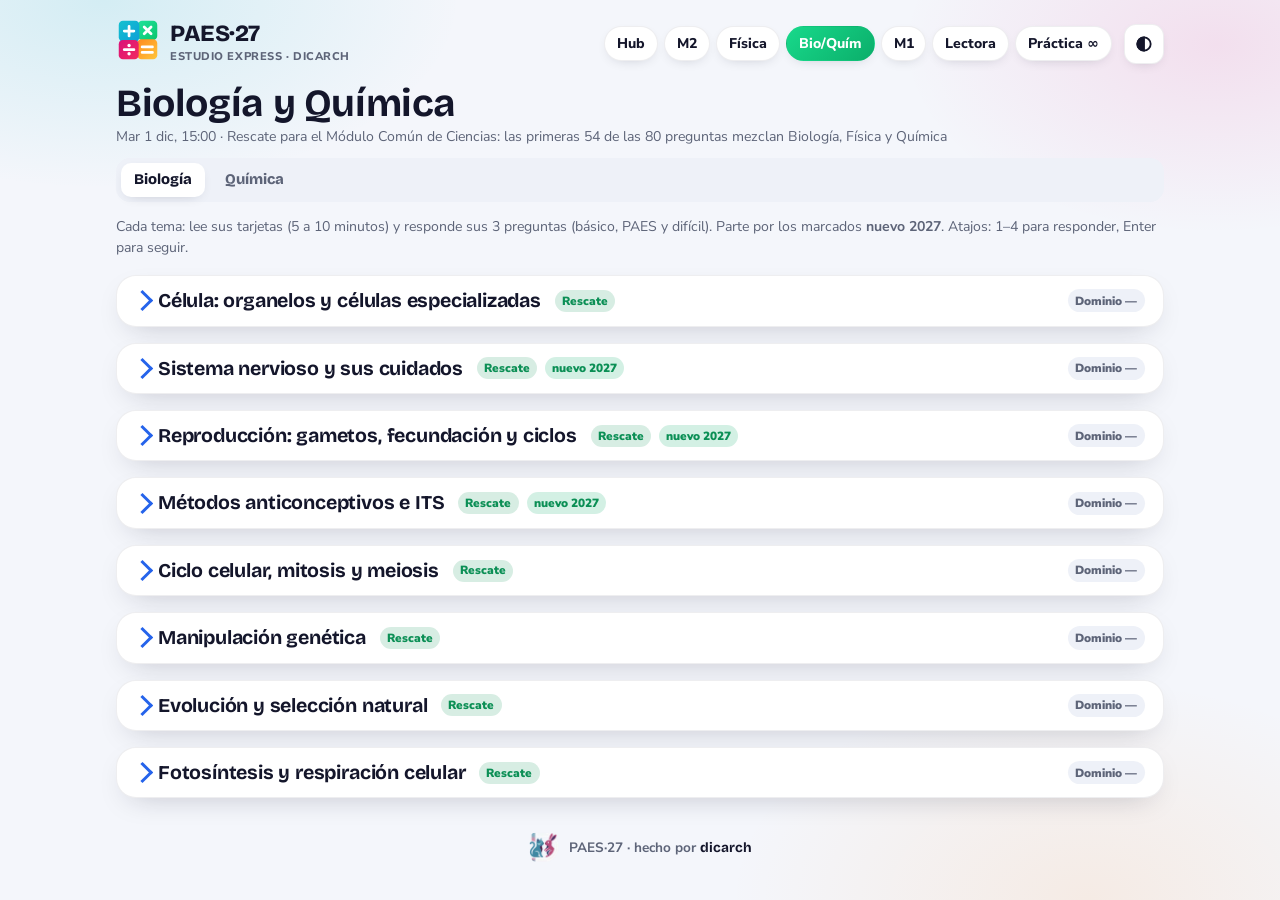
==== commit e5ab9644: "práctica infinita: preguntas de M2 con números nuevos cada vez - practica.html: elige tema y nivel (" ====
--- a/paes27/bioquim.html
+++ b/paes27/bioquim.html
@@ -231,6 +231,7 @@
       <a href="bioquim.html" class="on" style="--c:var(--cie-g)">Bio/Quím</a>
       <a href="m1.html" style="--c:var(--m1-g)">M1</a>
       <a href="lenguaje.html" style="--c:var(--len-g)">Lectora</a>
+      <a href="practica.html" style="--c:var(--btn)">Práctica ∞</a>
     </nav>
     <button class="tema-btn" data-tema-btn></button>
   </header>
@@ -2241,6 +2242,8 @@
 // PRÁCTICA en 3 niveles
 // =====================================================================
 const NIVELES = [['basico', 'Básico'], ['paes', 'PAES'], ['dificil', 'Difícil']];
+// Temas con preguntas de números nuevos en practica.html (tools/verificar_gen.py exige que calce con generadores.js).
+const CON_NUMEROS = new Set(['m2.alg.sistemas-rectas', 'm2.num.log-exp', 'm2.pro.condicional', 'm2.pro.combinatoria', 'm2.geo.trig-razones', 'm2.pro.dispersion', 'm2.sd', 'm2.alg.trig-funciones', 'm2.pro.binomial-normal', 'm2.geo.circunferencia', 'm2.geo.homotecia', 'm2.num.financiera', 'm2.geo.esfera', 'm2.alg.potencia', 'm2.num.reales', 'm2.m1-dificil']);
 function montarPracticas(BANCO) {
 document.querySelectorAll('.practica').forEach((box) => {
   const temas = box.dataset.temas.split(',');
@@ -2258,6 +2261,8 @@
     botones[n] = b; bar.appendChild(b);
   });
   box.append(bar, quiz);
+  const conNum = temas.filter((t) => CON_NUMEROS.has(t));
+  if (conNum.length) box.appendChild(el('p', 'mas-num small', `<a href="practica.html#${conNum[0]}">∞ Más práctica con números nuevos</a>: preguntas de este tema que cambian cada vez.`));
   function empezar(nivel) {
     Object.entries(botones).forEach(([n, b]) => b.classList.toggle('on', n === nivel));
     const qs = BANCO.filter((q) => temas.includes(q.tema) && q.nivel === nivel).sort(() => Math.random() - 0.5);
